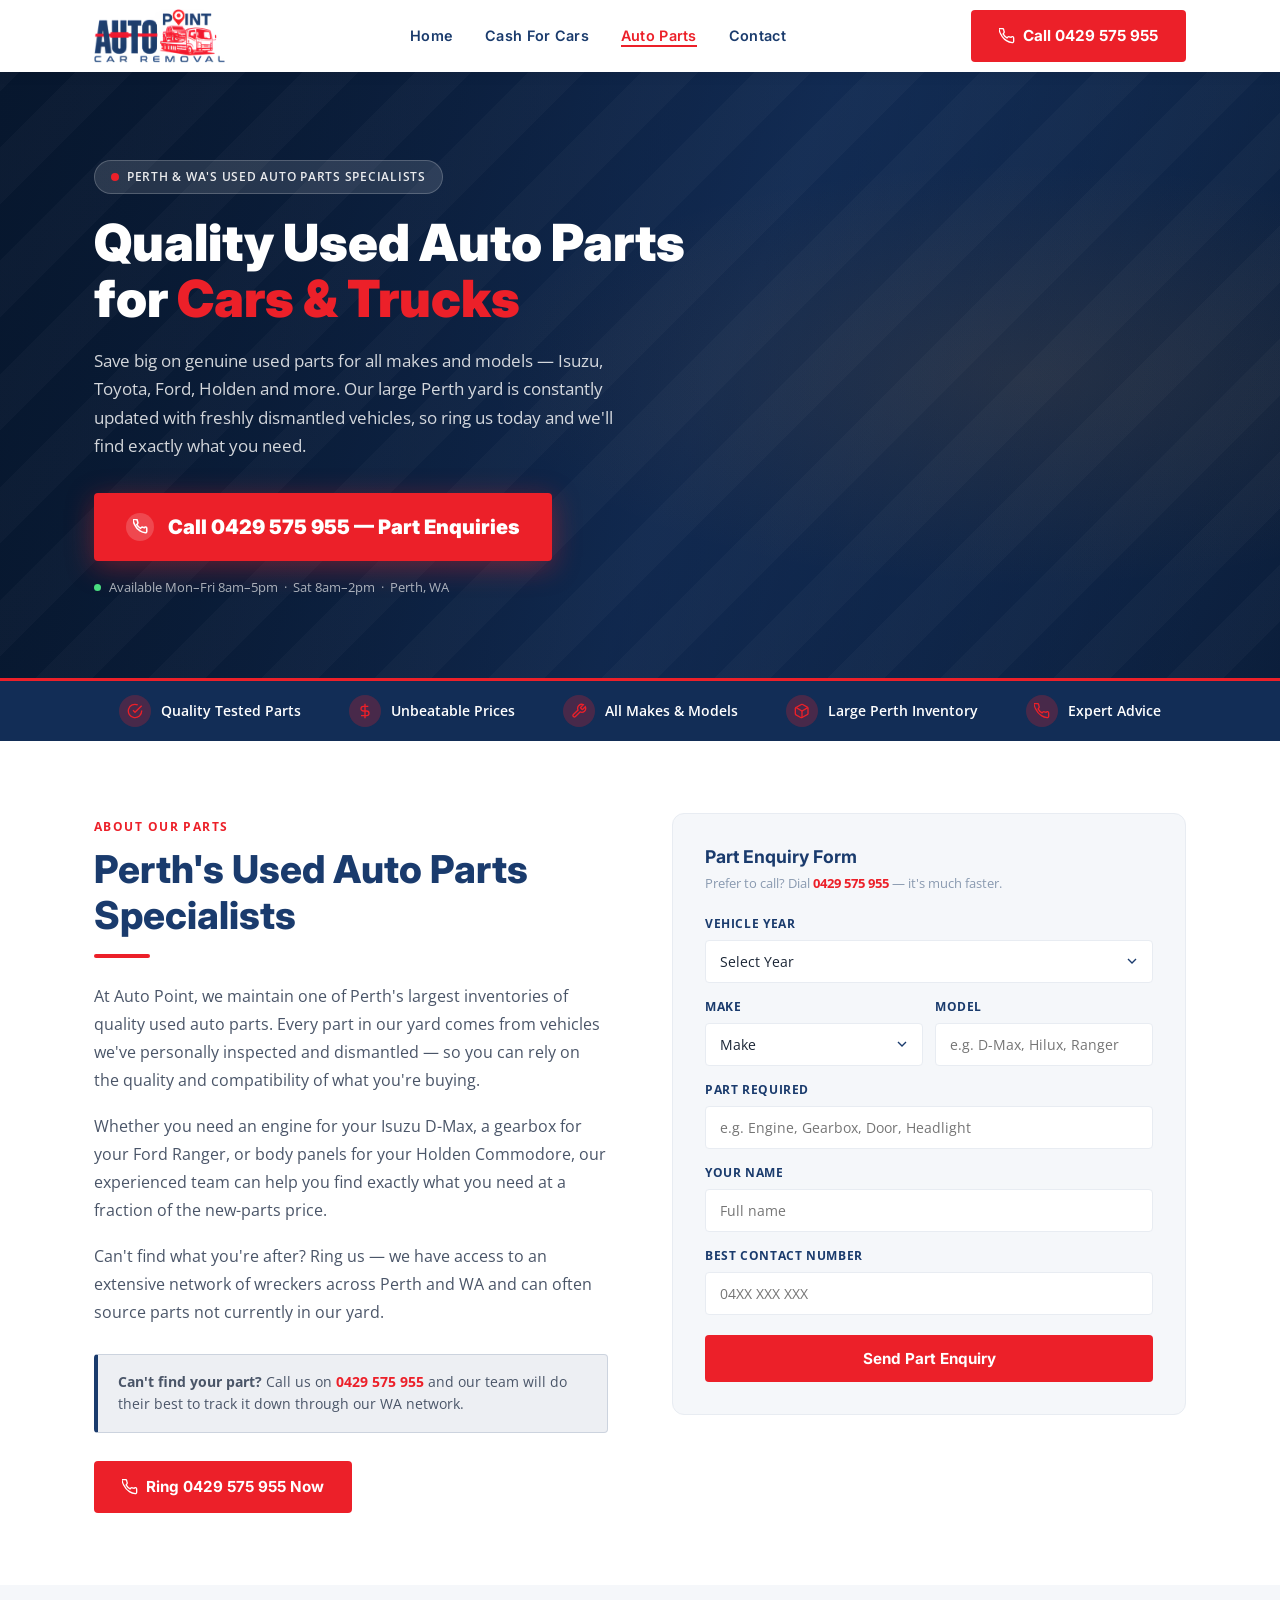
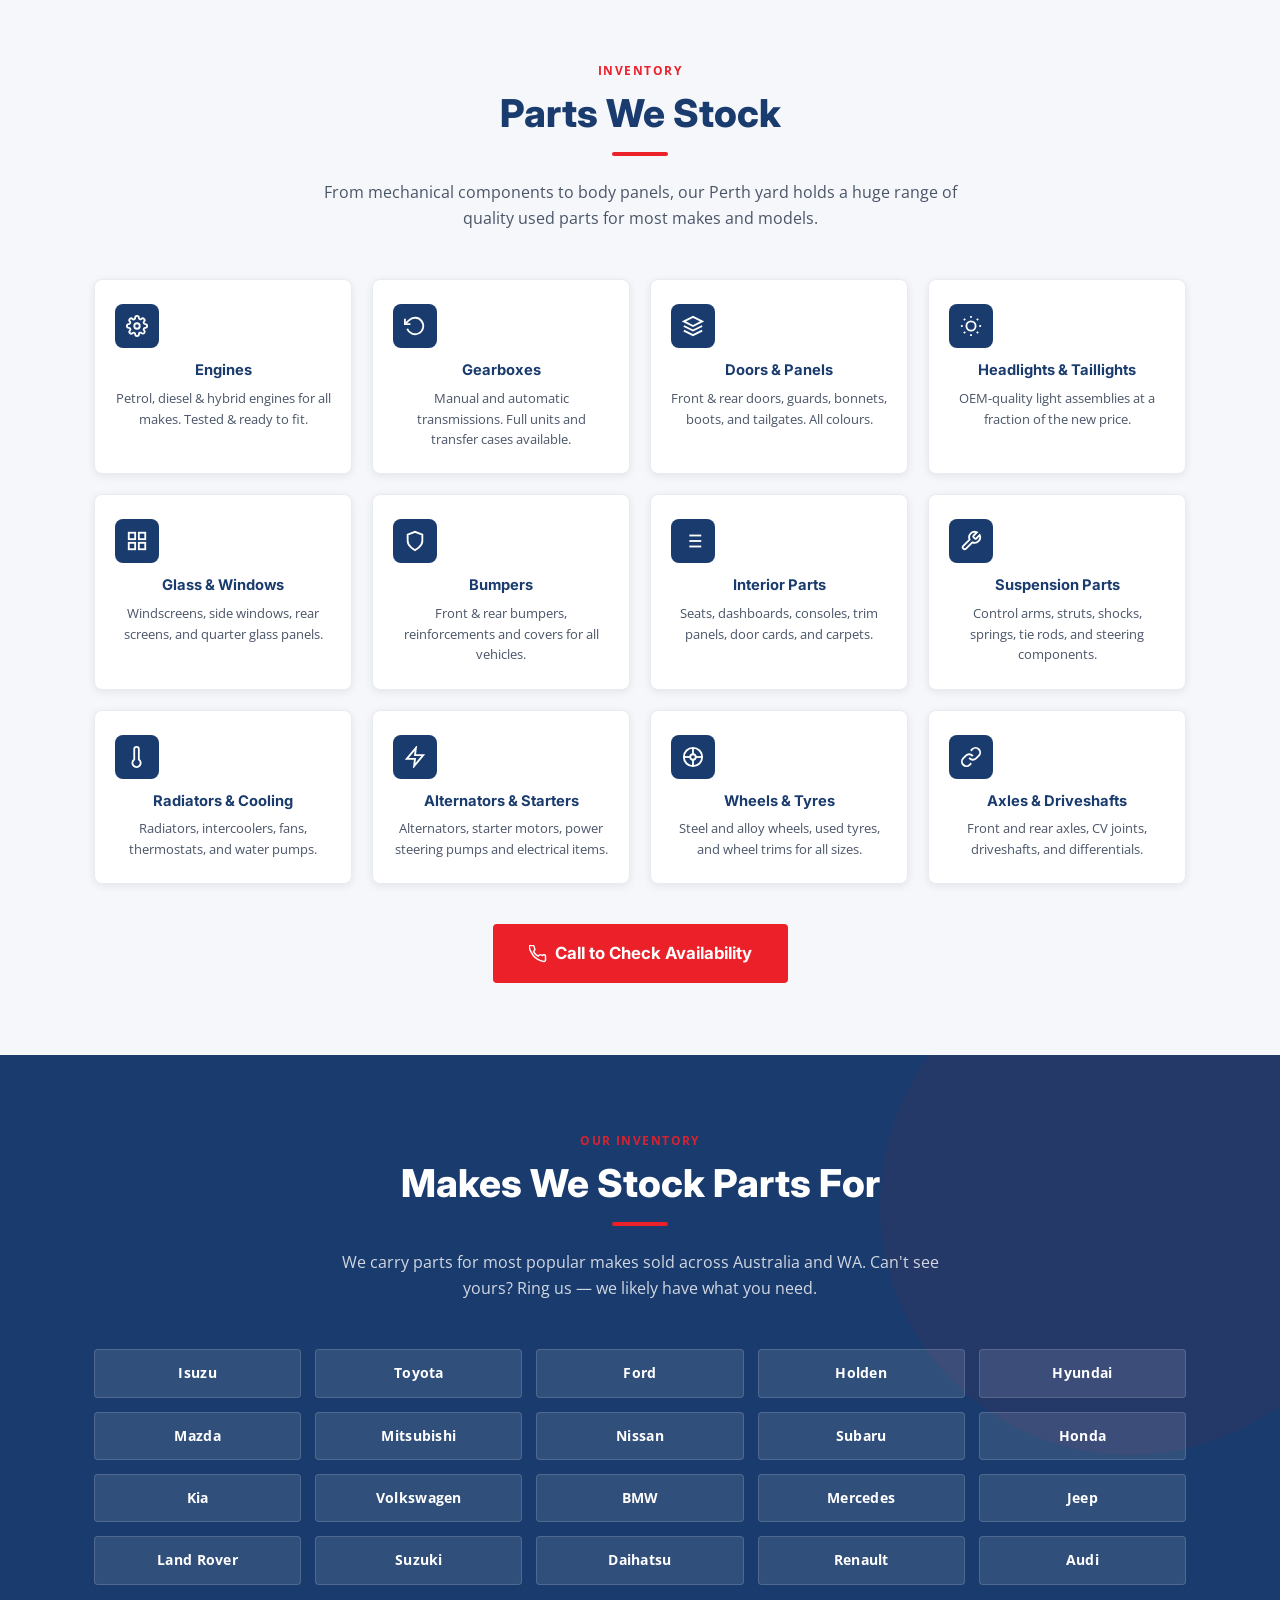
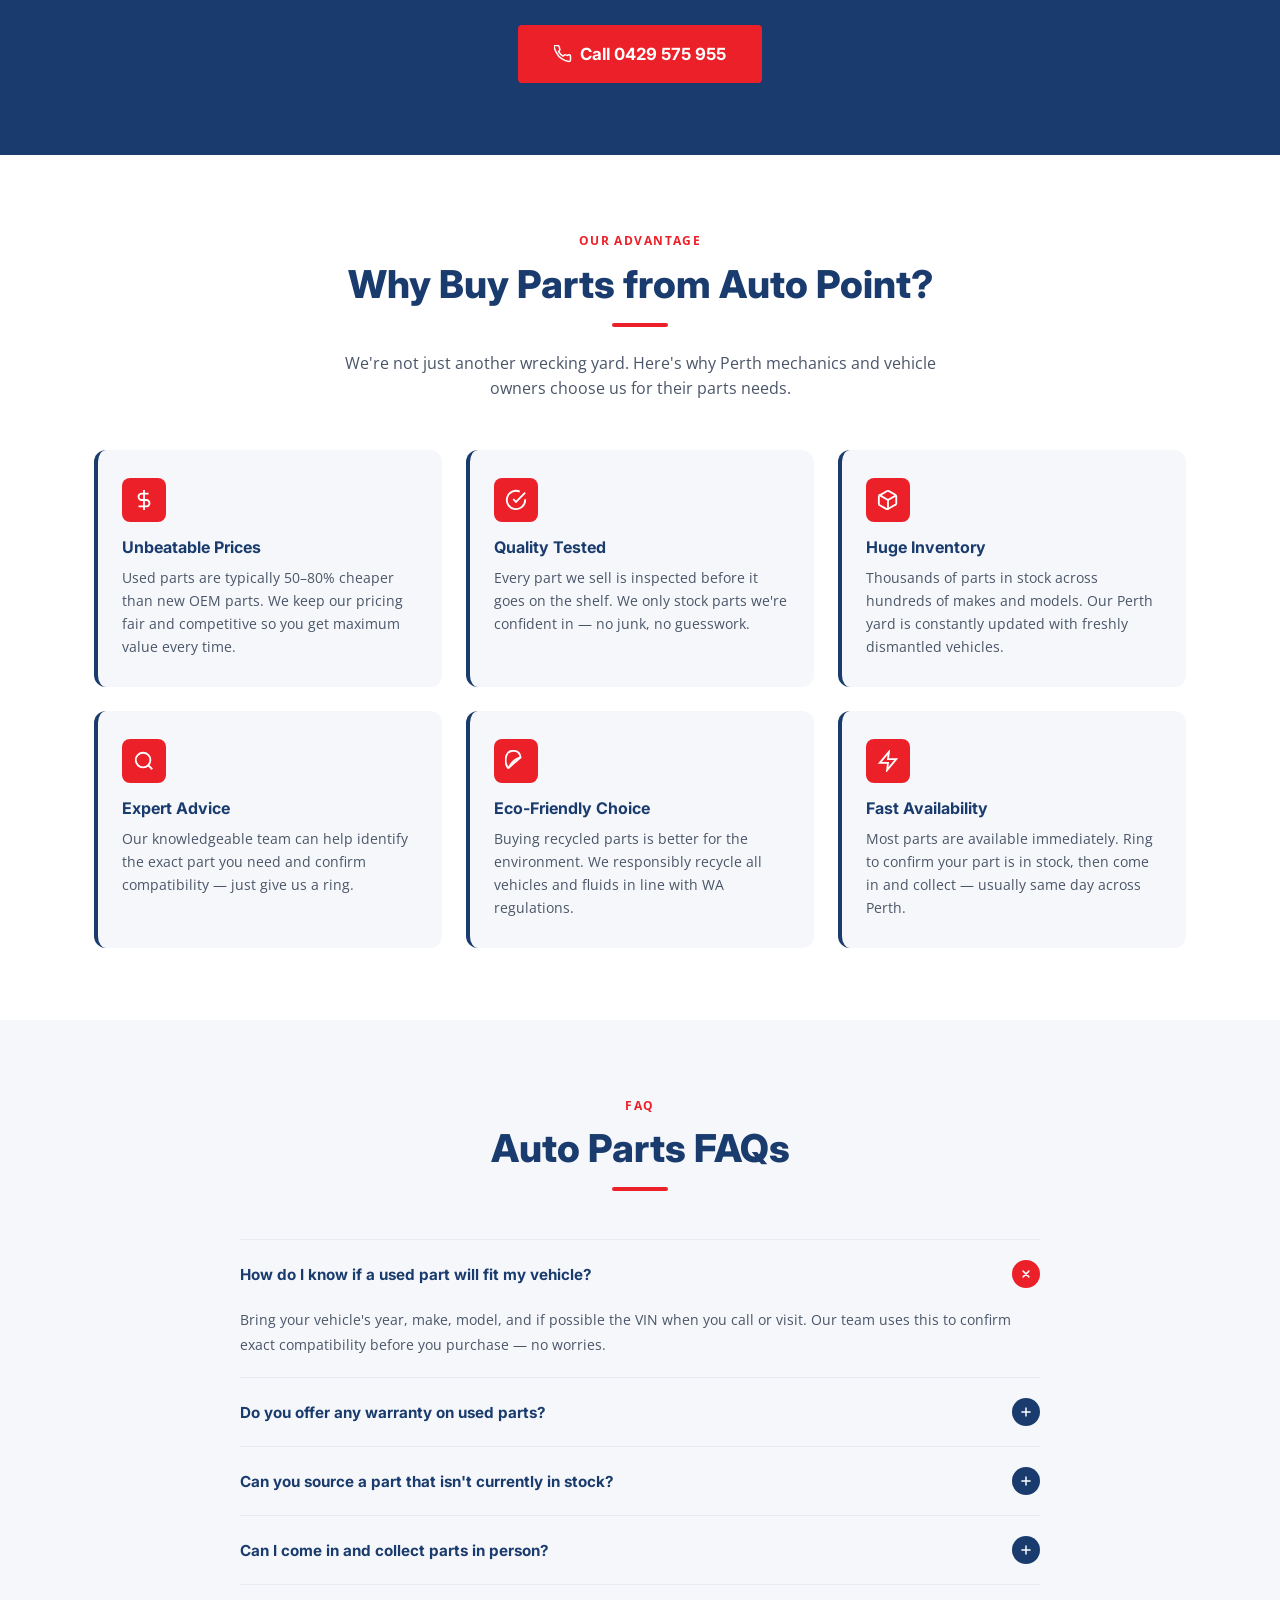
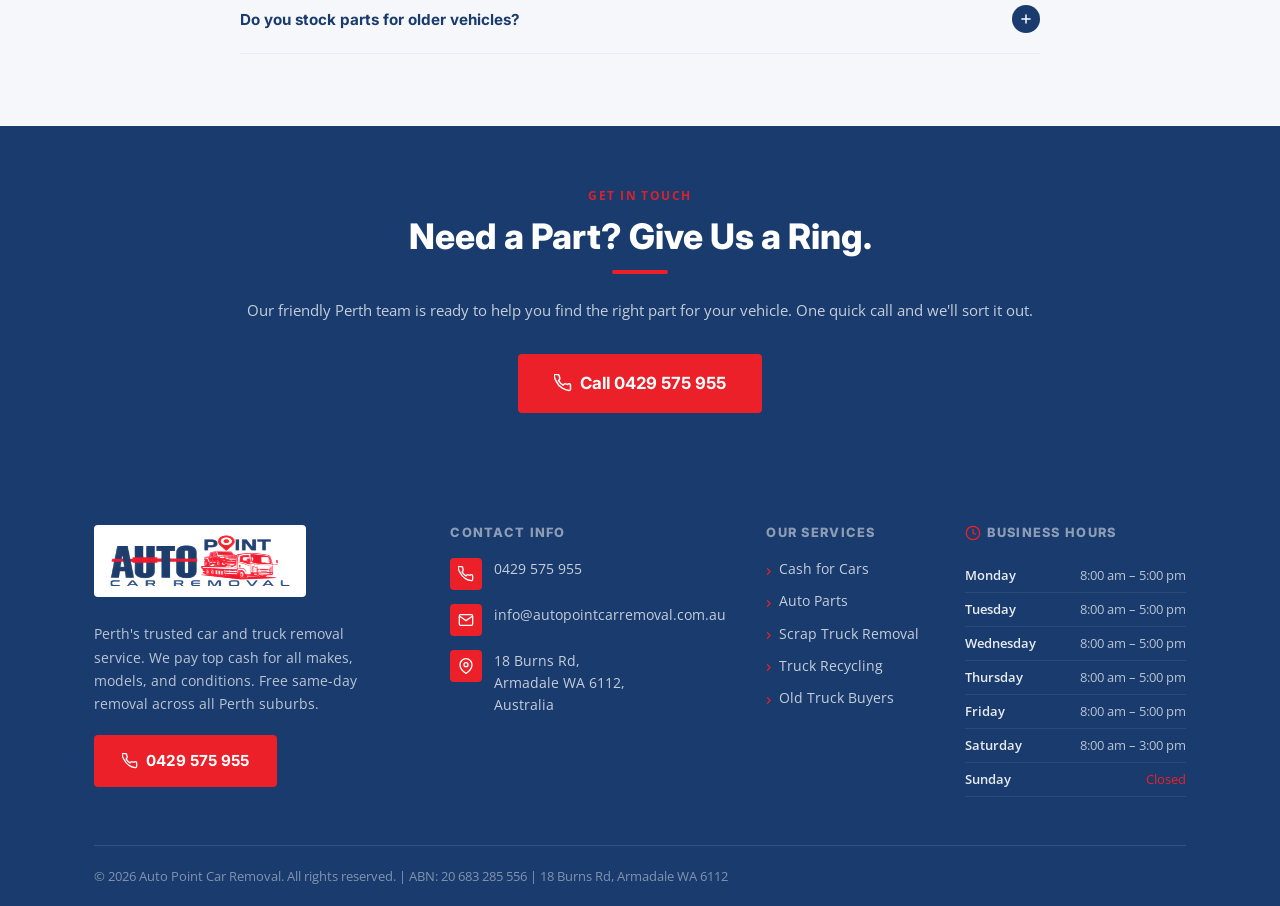
==== auto-parts.html @ 0b3a6e38 "Hide logo on mobile header, keep only phone CTA visible Adds .nav-logo { display: none } inside the " ====
<!DOCTYPE html>
<html lang="en">
<head>
  <meta charset="UTF-8" />
  <meta name="viewport" content="width=device-width, initial-scale=1.0" />
  <title>Quality Used Auto Parts Perth WA – Auto Point Car Removal</title>
  <meta name="description" content="Perth's used auto parts specialists. Quality tested parts for all makes and models — Isuzu, Toyota, Ford, Holden and more. Unbeatable prices, large inventory. Call 0429 575 955." />
  <meta name="keywords" content="used auto parts Perth, car parts Perth WA, second hand car parts Perth, Isuzu parts Perth, wreckers Perth, auto wreckers Perth WA" />
  <link rel="canonical" href="https://autopointcarremoval.com.au/auto-parts" />
  <link rel="stylesheet" href="styles.css" />
  <link href="https://fonts.googleapis.com/css2?family=Inter:wght@400;500;600;700;800;900&family=Open+Sans:wght@400;500;600;700&display=swap" rel="stylesheet" />
  <style>
    .parts-hero {
      background: linear-gradient(112deg, #07172e 0%, #1a3b6d 55%, #0d2140 100%);
      position: relative;
    }
    .parts-hero::before {
      content: '';
      position: absolute;
      inset: 0;
      background:
        linear-gradient(to right, rgba(7,23,46,0.85) 0%, rgba(10,28,58,0.60) 50%, rgba(7,23,46,0.28) 100%),
        url('https://images.unsplash.com/photo-1757810290824-6ff413b0eb11?w=1600&q=80') center 50% / cover no-repeat;
    }
    .parts-hero .perth-glow {
      position: absolute; inset: 0;
      background: radial-gradient(ellipse 60% 50% at 80% 50%, rgba(220,140,40,0.10) 0%, transparent 70%);
      z-index: 1; pointer-events: none;
    }
    .parts-hero .hero-inner { position: relative; z-index: 2; }
    .hero-phone-primary {
      display: inline-flex; align-items: center; gap: 14px;
      background: var(--red); color: var(--white);
      border-radius: var(--radius-sm); padding: 18px 32px;
      font-family: var(--font-heading); font-weight: 900; font-size: 1.25rem;
      transition: background 0.2s, transform 0.2s, box-shadow 0.2s;
      box-shadow: 0 6px 28px rgba(236,32,41,.40); text-decoration: none;
    }
    .hero-phone-primary:hover { background: var(--red-dark); transform: translateY(-2px); box-shadow: 0 10px 36px rgba(236,32,41,.50); }
    .hero-phone-primary .ph-icon { width:28px;height:28px;background:rgba(255,255,255,.18);border-radius:50%;display:flex;align-items:center;justify-content:center;flex-shrink:0; }
    .hero-phone-primary .ph-icon svg { width:15px;height:15px; }
    .hero-availability { display:flex;align-items:center;gap:8px;margin-top:16px;font-size:0.82rem;color:rgba(255,255,255,.65); }
    .hero-availability .dot { width:7px;height:7px;background:#4ade80;border-radius:50%;animation:pulse-dot 2s infinite;flex-shrink:0; }
    @keyframes pulse-dot { 0%,100%{opacity:1}50%{opacity:0.4} }
    .makes-section { background: var(--blue); position: relative; overflow: hidden; }
    .makes-section::before { content:'';position:absolute;top:-100px;right:-100px;width:500px;height:500px;border-radius:50%;background:rgba(236,32,41,.05);pointer-events:none; }
    .parts-intro { display: grid; grid-template-columns: 1fr 1fr; gap: 64px; align-items: start; }
    .parts-note { background:rgba(26,59,109,.08);border:1px solid rgba(26,59,109,.15);border-left:4px solid var(--blue);border-radius:var(--radius-sm);padding:16px 20px;font-size:0.87rem;color:var(--text-body);margin-top:28px; }
    @media (max-width: 1024px) { .parts-intro { grid-template-columns: 1fr; gap: 40px; } }
    @media (max-width: 480px)  { .hero-phone-primary { font-size:1.05rem; padding:16px 24px; } }
  </style>
</head>
<body>

<nav class="nav">
  <div class="container">
    <div class="nav-inner">
      <a href="index.html" class="nav-logo" aria-label="Auto Point Car Removal – Home">
        <img src="brand_asset/AUTO POINT LOGO.png" alt="Auto Point Car Removal Perth" width="180" height="54" />
      </a>
      <ul class="nav-links" id="navLinks">
        <li><a href="index.html">Home</a></li>
        <li><a href="cash-for-cars.html">Cash For Cars</a></li>
        <li><a href="auto-parts.html" class="active">Auto Parts</a></li>
        <li><a href="contact.html">Contact</a></li>
      </ul>
      <a href="tel:0429575955" class="btn btn-red nav-cta">
        <svg width="16" height="16" fill="none" stroke="currentColor" stroke-width="2" viewBox="0 0 24 24" aria-hidden="true"><path d="M22 16.92v3a2 2 0 01-2.18 2 19.79 19.79 0 01-8.63-3.07A19.5 19.5 0 013.07 9.81a19.79 19.79 0 01-3.07-8.68A2 2 0 012 .82h3a2 2 0 012 1.72 12.84 12.84 0 00.7 2.81 2 2 0 01-.45 2.11L6.09 8.91a16 16 0 006 6l1.27-1.27a2 2 0 012.11-.45 12.84 12.84 0 002.81.7A2 2 0 0122 15h-.08z"/></svg>
        Call 0429 575 955
      </a>
      <button class="nav-toggle" id="navToggle" aria-label="Open navigation menu" aria-expanded="false">
        <span></span><span></span><span></span>
      </button>
    </div>
  </div>
</nav>

<section class="hero parts-hero" aria-label="Auto Parts Hero">
  <div class="perth-glow"></div>
  <div class="container">
    <div class="hero-inner" style="padding:88px 0 80px;">
      <div style="max-width:660px;">
        <div class="hero-badge">Perth &amp; WA's Used Auto Parts Specialists</div>
        <h1>Quality Used Auto Parts<br />for <span>Cars &amp; Trucks</span></h1>
        <p class="hero-sub">
          Save big on genuine used parts for all makes and models — Isuzu, Toyota, Ford, Holden
          and more. Our large Perth yard is constantly updated with freshly dismantled vehicles,
          so ring us today and we'll find exactly what you need.
        </p>
        <a href="tel:0429575955" class="hero-phone-primary" aria-label="Call Auto Point to enquire about auto parts">
          <span class="ph-icon">
            <svg fill="none" stroke="currentColor" stroke-width="2.5" viewBox="0 0 24 24" aria-hidden="true"><path d="M22 16.92v3a2 2 0 01-2.18 2 19.79 19.79 0 01-8.63-3.07A19.5 19.5 0 013.07 9.81a19.79 19.79 0 01-3.07-8.68A2 2 0 012 .82h3a2 2 0 012 1.72 12.84 12.84 0 00.7 2.81 2 2 0 01-.45 2.11L6.09 8.91a16 16 0 006 6l1.27-1.27a2 2 0 012.11-.45 12.84 12.84 0 002.81.7A2 2 0 0122 15h-.08z"/></svg>
          </span>
          Call 0429 575 955 — Part Enquiries
        </a>
        <div class="hero-availability">
          <span class="dot"></span>
          Available Mon–Fri 8am–5pm &nbsp;·&nbsp; Sat 8am–2pm &nbsp;·&nbsp; Perth, WA
        </div>
      </div>
    </div>
  </div>
</section>

<div class="trust-bar">
  <div class="container">
    <div class="trust-bar-inner">
      <div class="trust-item"><div class="trust-item-icon"><svg width="16" height="16" fill="none" stroke="currentColor" stroke-width="2" viewBox="0 0 24 24" aria-hidden="true"><path d="M22 11.08V12a10 10 0 11-5.93-9.14"/><polyline points="22 4 12 14.01 9 11.01"/></svg></div><span>Quality Tested Parts</span></div>
      <div class="trust-item"><div class="trust-item-icon"><svg width="16" height="16" fill="none" stroke="currentColor" stroke-width="2" viewBox="0 0 24 24" aria-hidden="true"><line x1="12" y1="1" x2="12" y2="23"/><path d="M17 5H9.5a3.5 3.5 0 000 7h5a3.5 3.5 0 010 7H6"/></svg></div><span>Unbeatable Prices</span></div>
      <div class="trust-item"><div class="trust-item-icon"><svg width="16" height="16" fill="none" stroke="currentColor" stroke-width="2" viewBox="0 0 24 24" aria-hidden="true"><path d="M14.7 6.3a1 1 0 000 1.4l1.6 1.6a1 1 0 001.4 0l3.77-3.77a6 6 0 01-7.94 7.94l-6.91 6.91a2.12 2.12 0 01-3-3l6.91-6.91a6 6 0 017.94-7.94l-3.76 3.76z"/></svg></div><span>All Makes &amp; Models</span></div>
      <div class="trust-item"><div class="trust-item-icon"><svg width="16" height="16" fill="none" stroke="currentColor" stroke-width="2" viewBox="0 0 24 24" aria-hidden="true"><path d="M21 16V8a2 2 0 00-1-1.73l-7-4a2 2 0 00-2 0l-7 4A2 2 0 002 8v8a2 2 0 001 1.73l7 4a2 2 0 002 0l7-4A2 2 0 0021 16z"/><polyline points="3.27 6.96 12 12.01 20.73 6.96"/><line x1="12" y1="22.08" x2="12" y2="12"/></svg></div><span>Large Perth Inventory</span></div>
      <div class="trust-item"><div class="trust-item-icon"><svg width="16" height="16" fill="none" stroke="currentColor" stroke-width="2" viewBox="0 0 24 24" aria-hidden="true"><path d="M22 16.92v3a2 2 0 01-2.18 2 19.79 19.79 0 01-8.63-3.07A19.5 19.5 0 013.07 9.81a19.79 19.79 0 01-3.07-8.68A2 2 0 012 .82h3a2 2 0 012 1.72 12.84 12.84 0 00.7 2.81 2 2 0 01-.45 2.11L6.09 8.91a16 16 0 006 6l1.27-1.27a2 2 0 012.11-.45 12.84 12.84 0 002.81.7A2 2 0 0122 15h-.08z"/></svg></div><span>Expert Advice</span></div>
    </div>
  </div>
</div>

<section class="section-pad" aria-labelledby="parts-intro-heading">
  <div class="container">
    <div class="parts-intro">
      <div>
        <span class="section-label">About Our Parts</span>
        <h2 class="section-title" id="parts-intro-heading">Perth's Used Auto Parts Specialists</h2>
        <div class="red-line left"></div>
        <p style="color:var(--text-body);margin-bottom:18px;line-height:1.75;">At Auto Point, we maintain one of Perth's largest inventories of quality used auto parts. Every part in our yard comes from vehicles we've personally inspected and dismantled — so you can rely on the quality and compatibility of what you're buying.</p>
        <p style="color:var(--text-body);margin-bottom:18px;line-height:1.75;">Whether you need an engine for your Isuzu D-Max, a gearbox for your Ford Ranger, or body panels for your Holden Commodore, our experienced team can help you find exactly what you need at a fraction of the new-parts price.</p>
        <p style="color:var(--text-body);margin-bottom:0;line-height:1.75;">Can't find what you're after? Ring us — we have access to an extensive network of wreckers across Perth and WA and can often source parts not currently in our yard.</p>
        <div class="parts-note">
          <strong>Can't find your part?</strong> Call us on <a href="tel:0429575955" style="color:var(--red);font-weight:700;">0429 575 955</a> and our team will do their best to track it down through our WA network.
        </div>
        <a href="tel:0429575955" class="btn btn-red" style="margin-top:28px;">
          <svg width="16" height="16" fill="none" stroke="currentColor" stroke-width="2" viewBox="0 0 24 24" aria-hidden="true"><path d="M22 16.92v3a2 2 0 01-2.18 2 19.79 19.79 0 01-8.63-3.07A19.5 19.5 0 013.07 9.81a19.79 19.79 0 01-3.07-8.68A2 2 0 012 .82h3a2 2 0 012 1.72 12.84 12.84 0 00.7 2.81 2 2 0 01-.45 2.11L6.09 8.91a16 16 0 006 6l1.27-1.27a2 2 0 012.11-.45 12.84 12.84 0 002.81.7A2 2 0 0122 15h-.08z"/></svg>
          Ring 0429 575 955 Now
        </a>
      </div>
      <div>
        <div style="background:var(--off-white);border-radius:var(--radius-lg);padding:32px;border:1px solid var(--light-grey);">
          <h3 style="color:var(--blue);font-size:1.1rem;margin-bottom:6px;font-family:var(--font-heading);">Part Enquiry Form</h3>
          <p style="font-size:0.82rem;color:var(--mid-grey);margin-bottom:20px;">Prefer to call? Dial <a href="tel:0429575955" style="color:var(--red);font-weight:700;">0429 575 955</a> — it's much faster.</p>
          <form onsubmit="submitPartEnquiry(event)">
            <div class="form-group"><label>Vehicle Year</label><select name="year"><option value="">Select Year</option><script>for(let y=2024;y>=1980;y--){document.write('<option value="'+y+'">'+y+'</option>');}</script></select></div>
            <div class="form-row">
              <div class="form-group"><label>Make</label><select name="make"><option value="">Make</option><option>Isuzu</option><option>Toyota</option><option>Ford</option><option>Holden</option><option>Hyundai</option><option>Mazda</option><option>Mitsubishi</option><option>Nissan</option><option>Subaru</option><option>Honda</option><option>Kia</option><option>Other</option></select></div>
              <div class="form-group"><label>Model</label><input type="text" name="model" placeholder="e.g. D-Max, Hilux, Ranger" /></div>
            </div>
            <div class="form-group"><label>Part Required</label><input type="text" name="part" placeholder="e.g. Engine, Gearbox, Door, Headlight" /></div>
            <div class="form-group"><label>Your Name</label><input type="text" name="name" placeholder="Full name" /></div>
            <div class="form-group"><label>Best Contact Number</label><input type="tel" name="phone" placeholder="04XX XXX XXX" /></div>
            <button type="submit" class="btn btn-red btn-full" style="margin-top:6px;">Send Part Enquiry</button>
          </form>
        </div>
      </div>
    </div>
  </div>
</section>

<section class="section-pad" style="background:var(--off-white);" aria-labelledby="parts-stock-heading">
  <div class="container">
    <div class="text-center" style="margin-bottom:48px;">
      <span class="section-label">Inventory</span>
      <h2 class="section-title" id="parts-stock-heading">Parts We Stock</h2>
      <div class="red-line"></div>
      <p class="section-sub">From mechanical components to body panels, our Perth yard holds a huge range of quality used parts for most makes and models.</p>
    </div>
    <div class="parts-grid">
      <div class="part-card"><div class="part-card-icon"><svg width="22" height="22" fill="none" stroke="currentColor" stroke-width="2" viewBox="0 0 24 24" aria-hidden="true"><circle cx="12" cy="12" r="3"/><path d="M19.4 15a1.65 1.65 0 00.33 1.82l.06.06a2 2 0 010 2.83 2 2 0 01-2.83 0l-.06-.06a1.65 1.65 0 00-1.82-.33 1.65 1.65 0 00-1 1.51V21a2 2 0 01-4 0v-.09A1.65 1.65 0 009 19.4a1.65 1.65 0 00-1.82.33l-.06.06a2 2 0 01-2.83-2.83l.06-.06A1.65 1.65 0 004.68 15a1.65 1.65 0 00-1.51-1H3a2 2 0 010-4h.09A1.65 1.65 0 004.6 9a1.65 1.65 0 00-.33-1.82l-.06-.06a2 2 0 012.83-2.83l.06.06A1.65 1.65 0 009 4.68a1.65 1.65 0 001-1.51V3a2 2 0 014 0v.09a1.65 1.65 0 001 1.51 1.65 1.65 0 001.82-.33l.06-.06a2 2 0 012.83 2.83l-.06.06A1.65 1.65 0 0019.4 9a1.65 1.65 0 001.51 1H21a2 2 0 010 4h-.09a1.65 1.65 0 00-1.51 1z"/></svg></div><h3>Engines</h3><p>Petrol, diesel &amp; hybrid engines for all makes. Tested &amp; ready to fit.</p></div>
      <div class="part-card"><div class="part-card-icon"><svg width="22" height="22" fill="none" stroke="currentColor" stroke-width="2" viewBox="0 0 24 24" aria-hidden="true"><polyline points="1 4 1 10 7 10"/><path d="M3.51 15a9 9 0 102.13-9.36L1 10"/></svg></div><h3>Gearboxes</h3><p>Manual and automatic transmissions. Full units and transfer cases available.</p></div>
      <div class="part-card"><div class="part-card-icon"><svg width="22" height="22" fill="none" stroke="currentColor" stroke-width="2" viewBox="0 0 24 24" aria-hidden="true"><polygon points="12 2 2 7 12 12 22 7 12 2"/><polyline points="2 17 12 22 22 17"/><polyline points="2 12 12 17 22 12"/></svg></div><h3>Doors &amp; Panels</h3><p>Front &amp; rear doors, guards, bonnets, boots, and tailgates. All colours.</p></div>
      <div class="part-card"><div class="part-card-icon"><svg width="22" height="22" fill="none" stroke="currentColor" stroke-width="2" viewBox="0 0 24 24" aria-hidden="true"><circle cx="12" cy="12" r="5"/><line x1="12" y1="1" x2="12" y2="3"/><line x1="12" y1="21" x2="12" y2="23"/><line x1="4.22" y1="4.22" x2="5.64" y2="5.64"/><line x1="18.36" y1="18.36" x2="19.78" y2="19.78"/><line x1="1" y1="12" x2="3" y2="12"/><line x1="21" y1="12" x2="23" y2="12"/><line x1="4.22" y1="19.78" x2="5.64" y2="18.36"/><line x1="18.36" y1="5.64" x2="19.78" y2="4.22"/></svg></div><h3>Headlights &amp; Taillights</h3><p>OEM-quality light assemblies at a fraction of the new price.</p></div>
      <div class="part-card"><div class="part-card-icon"><svg width="22" height="22" fill="none" stroke="currentColor" stroke-width="2" viewBox="0 0 24 24" aria-hidden="true"><rect x="3" y="3" width="7" height="7"/><rect x="14" y="3" width="7" height="7"/><rect x="14" y="14" width="7" height="7"/><rect x="3" y="14" width="7" height="7"/></svg></div><h3>Glass &amp; Windows</h3><p>Windscreens, side windows, rear screens, and quarter glass panels.</p></div>
      <div class="part-card"><div class="part-card-icon"><svg width="22" height="22" fill="none" stroke="currentColor" stroke-width="2" viewBox="0 0 24 24" aria-hidden="true"><path d="M12 22s8-4 8-10V5l-8-3-8 3v7c0 6 8 10 8 10z"/></svg></div><h3>Bumpers</h3><p>Front &amp; rear bumpers, reinforcements and covers for all vehicles.</p></div>
      <div class="part-card"><div class="part-card-icon"><svg width="22" height="22" fill="none" stroke="currentColor" stroke-width="2" viewBox="0 0 24 24" aria-hidden="true"><line x1="8" y1="6" x2="21" y2="6"/><line x1="8" y1="12" x2="21" y2="12"/><line x1="8" y1="18" x2="21" y2="18"/><line x1="3" y1="6" x2="3.01" y2="6"/><line x1="3" y1="12" x2="3.01" y2="12"/><line x1="3" y1="18" x2="3.01" y2="18"/></svg></div><h3>Interior Parts</h3><p>Seats, dashboards, consoles, trim panels, door cards, and carpets.</p></div>
      <div class="part-card"><div class="part-card-icon"><svg width="22" height="22" fill="none" stroke="currentColor" stroke-width="2" viewBox="0 0 24 24" aria-hidden="true"><path d="M14.7 6.3a1 1 0 000 1.4l1.6 1.6a1 1 0 001.4 0l3.77-3.77a6 6 0 01-7.94 7.94l-6.91 6.91a2.12 2.12 0 01-3-3l6.91-6.91a6 6 0 017.94-7.94l-3.76 3.76z"/></svg></div><h3>Suspension Parts</h3><p>Control arms, struts, shocks, springs, tie rods, and steering components.</p></div>
      <div class="part-card"><div class="part-card-icon"><svg width="22" height="22" fill="none" stroke="currentColor" stroke-width="2" viewBox="0 0 24 24" aria-hidden="true"><path d="M14 14.76V3.5a2.5 2.5 0 00-5 0v11.26a4.5 4.5 0 105 0z"/></svg></div><h3>Radiators &amp; Cooling</h3><p>Radiators, intercoolers, fans, thermostats, and water pumps.</p></div>
      <div class="part-card"><div class="part-card-icon"><svg width="22" height="22" fill="none" stroke="currentColor" stroke-width="2" viewBox="0 0 24 24" aria-hidden="true"><polygon points="13 2 3 14 12 14 11 22 21 10 12 10 13 2"/></svg></div><h3>Alternators &amp; Starters</h3><p>Alternators, starter motors, power steering pumps and electrical items.</p></div>
      <div class="part-card"><div class="part-card-icon"><svg width="22" height="22" fill="none" stroke="currentColor" stroke-width="2" viewBox="0 0 24 24" aria-hidden="true"><circle cx="12" cy="12" r="10"/><circle cx="12" cy="12" r="3"/><line x1="12" y1="2" x2="12" y2="9"/><line x1="12" y1="15" x2="12" y2="22"/><line x1="2" y1="12" x2="9" y2="12"/><line x1="15" y1="12" x2="22" y2="12"/></svg></div><h3>Wheels &amp; Tyres</h3><p>Steel and alloy wheels, used tyres, and wheel trims for all sizes.</p></div>
      <div class="part-card"><div class="part-card-icon"><svg width="22" height="22" fill="none" stroke="currentColor" stroke-width="2" viewBox="0 0 24 24" aria-hidden="true"><path d="M10 13a5 5 0 007.54.54l3-3a5 5 0 00-7.07-7.07l-1.72 1.71"/><path d="M14 11a5 5 0 00-7.54-.54l-3 3a5 5 0 007.07 7.07l1.71-1.71"/></svg></div><h3>Axles &amp; Driveshafts</h3><p>Front and rear axles, CV joints, driveshafts, and differentials.</p></div>
    </div>
    <div style="text-align:center;margin-top:40px;">
      <a href="tel:0429575955" class="btn btn-red btn-lg">
        <svg width="18" height="18" fill="none" stroke="currentColor" stroke-width="2" viewBox="0 0 24 24" aria-hidden="true"><path d="M22 16.92v3a2 2 0 01-2.18 2 19.79 19.79 0 01-8.63-3.07A19.5 19.5 0 013.07 9.81a19.79 19.79 0 01-3.07-8.68A2 2 0 012 .82h3a2 2 0 012 1.72 12.84 12.84 0 00.7 2.81 2 2 0 01-.45 2.11L6.09 8.91a16 16 0 006 6l1.27-1.27a2 2 0 012.11-.45 12.84 12.84 0 002.81.7A2 2 0 0122 15h-.08z"/></svg>
        Call to Check Availability
      </a>
    </div>
  </div>
</section>

<section class="makes-section section-pad" aria-labelledby="makes-heading">
  <div class="container" style="position:relative;z-index:1;">
    <div class="text-center" style="margin-bottom:48px;">
      <span class="section-label" style="color:rgba(236,32,41,.9);">Our Inventory</span>
      <h2 class="section-title white" id="makes-heading">Makes We Stock Parts For</h2>
      <div class="red-line"></div>
      <p class="section-sub white">We carry parts for most popular makes sold across Australia and WA. Can't see yours? Ring us — we likely have what you need.</p>
    </div>
    <div class="makes-grid">
      <div class="make-tag">Isuzu</div><div class="make-tag">Toyota</div><div class="make-tag">Ford</div>
      <div class="make-tag">Holden</div><div class="make-tag">Hyundai</div><div class="make-tag">Mazda</div>
      <div class="make-tag">Mitsubishi</div><div class="make-tag">Nissan</div><div class="make-tag">Subaru</div>
      <div class="make-tag">Honda</div><div class="make-tag">Kia</div><div class="make-tag">Volkswagen</div>
      <div class="make-tag">BMW</div><div class="make-tag">Mercedes</div><div class="make-tag">Jeep</div>
      <div class="make-tag">Land Rover</div><div class="make-tag">Suzuki</div><div class="make-tag">Daihatsu</div>
      <div class="make-tag">Renault</div><div class="make-tag">Audi</div>
    </div>
    <div style="text-align:center;margin-top:40px;">
      <a href="tel:0429575955" class="btn btn-red btn-lg">
        <svg width="18" height="18" fill="none" stroke="currentColor" stroke-width="2" viewBox="0 0 24 24" aria-hidden="true"><path d="M22 16.92v3a2 2 0 01-2.18 2 19.79 19.79 0 01-8.63-3.07A19.5 19.5 0 013.07 9.81a19.79 19.79 0 01-3.07-8.68A2 2 0 012 .82h3a2 2 0 012 1.72 12.84 12.84 0 00.7 2.81 2 2 0 01-.45 2.11L6.09 8.91a16 16 0 006 6l1.27-1.27a2 2 0 012.11-.45 12.84 12.84 0 002.81.7A2 2 0 0122 15h-.08z"/></svg>
        Call 0429 575 955
      </a>
    </div>
  </div>
</section>

<section class="section-pad" aria-labelledby="benefits-heading">
  <div class="container">
    <div class="text-center" style="margin-bottom:48px;">
      <span class="section-label">Our Advantage</span>
      <h2 class="section-title" id="benefits-heading">Why Buy Parts from Auto Point?</h2>
      <div class="red-line"></div>
      <p class="section-sub">We're not just another wrecking yard. Here's why Perth mechanics and vehicle owners choose us for their parts needs.</p>
    </div>
    <div class="benefits-grid">
      <div class="benefit-card"><div class="benefit-icon"><svg width="22" height="22" fill="none" stroke="currentColor" stroke-width="2" viewBox="0 0 24 24" aria-hidden="true"><line x1="12" y1="1" x2="12" y2="23"/><path d="M17 5H9.5a3.5 3.5 0 000 7h5a3.5 3.5 0 010 7H6"/></svg></div><h3>Unbeatable Prices</h3><p>Used parts are typically 50–80% cheaper than new OEM parts. We keep our pricing fair and competitive so you get maximum value every time.</p></div>
      <div class="benefit-card"><div class="benefit-icon"><svg width="22" height="22" fill="none" stroke="currentColor" stroke-width="2" viewBox="0 0 24 24" aria-hidden="true"><path d="M22 11.08V12a10 10 0 11-5.93-9.14"/><polyline points="22 4 12 14.01 9 11.01"/></svg></div><h3>Quality Tested</h3><p>Every part we sell is inspected before it goes on the shelf. We only stock parts we're confident in — no junk, no guesswork.</p></div>
      <div class="benefit-card"><div class="benefit-icon"><svg width="22" height="22" fill="none" stroke="currentColor" stroke-width="2" viewBox="0 0 24 24" aria-hidden="true"><path d="M21 16V8a2 2 0 00-1-1.73l-7-4a2 2 0 00-2 0l-7 4A2 2 0 002 8v8a2 2 0 001 1.73l7 4a2 2 0 002 0l7-4A2 2 0 0021 16z"/><polyline points="3.27 6.96 12 12.01 20.73 6.96"/><line x1="12" y1="22.08" x2="12" y2="12"/></svg></div><h3>Huge Inventory</h3><p>Thousands of parts in stock across hundreds of makes and models. Our Perth yard is constantly updated with freshly dismantled vehicles.</p></div>
      <div class="benefit-card"><div class="benefit-icon"><svg width="22" height="22" fill="none" stroke="currentColor" stroke-width="2" viewBox="0 0 24 24" aria-hidden="true"><circle cx="11" cy="11" r="8"/><line x1="21" y1="21" x2="16.65" y2="16.65"/></svg></div><h3>Expert Advice</h3><p>Our knowledgeable team can help identify the exact part you need and confirm compatibility — just give us a ring.</p></div>
      <div class="benefit-card"><div class="benefit-icon"><svg width="22" height="22" fill="none" stroke="currentColor" stroke-width="2" viewBox="0 0 24 24" aria-hidden="true"><path d="M17 8C8 10 5.9 16.17 3.82 19.53a.45.45 0 01-.73-.05l-.82-1.3a16 16 0 01-.65-12.34A8 8 0 0117 8z"/><path d="M3.82 19.53c3-2.71 6.06-5.51 8.13-7.07L17 8"/></svg></div><h3>Eco-Friendly Choice</h3><p>Buying recycled parts is better for the environment. We responsibly recycle all vehicles and fluids in line with WA regulations.</p></div>
      <div class="benefit-card"><div class="benefit-icon"><svg width="22" height="22" fill="none" stroke="currentColor" stroke-width="2" viewBox="0 0 24 24" aria-hidden="true"><polygon points="13 2 3 14 12 14 11 22 21 10 12 10 13 2"/></svg></div><h3>Fast Availability</h3><p>Most parts are available immediately. Ring to confirm your part is in stock, then come in and collect — usually same day across Perth.</p></div>
    </div>
  </div>
</section>

<section class="section-pad" style="background:var(--off-white);" aria-labelledby="faq-parts-heading">
  <div class="container">
    <div class="text-center" style="margin-bottom:48px;">
      <span class="section-label">FAQ</span>
      <h2 class="section-title" id="faq-parts-heading">Auto Parts FAQs</h2>
      <div class="red-line"></div>
    </div>
    <div class="faq-list">
      <div class="faq-item open">
        <button class="faq-question" onclick="toggleFaq(this)" aria-expanded="true">How do I know if a used part will fit my vehicle?<div class="faq-icon"><svg viewBox="0 0 24 24" fill="none"><path d="M12 5v14M5 12h14" stroke-linecap="round"/></svg></div></button>
        <div class="faq-answer"><div class="faq-answer-inner">Bring your vehicle's year, make, model, and if possible the VIN when you call or visit. Our team uses this to confirm exact compatibility before you purchase — no worries.</div></div>
      </div>
      <div class="faq-item">
        <button class="faq-question" onclick="toggleFaq(this)" aria-expanded="false">Do you offer any warranty on used parts?<div class="faq-icon"><svg viewBox="0 0 24 24" fill="none"><path d="M12 5v14M5 12h14" stroke-linecap="round"/></svg></div></button>
        <div class="faq-answer"><div class="faq-answer-inner">Yes. We offer a warranty on most mechanical parts such as engines and gearboxes. Please ask our staff about specific warranty terms at the time of purchase. Our goal is to make sure you're completely happy with what you buy.</div></div>
      </div>
      <div class="faq-item">
        <button class="faq-question" onclick="toggleFaq(this)" aria-expanded="false">Can you source a part that isn't currently in stock?<div class="faq-icon"><svg viewBox="0 0 24 24" fill="none"><path d="M12 5v14M5 12h14" stroke-linecap="round"/></svg></div></button>
        <div class="faq-answer"><div class="faq-answer-inner">In many cases, yes. We work with a network of wreckers across Perth and WA. If we don't have your part in our yard, we can often track it down. Ring us with your details and we'll do our best.</div></div>
      </div>
      <div class="faq-item">
        <button class="faq-question" onclick="toggleFaq(this)" aria-expanded="false">Can I come in and collect parts in person?<div class="faq-icon"><svg viewBox="0 0 24 24" fill="none"><path d="M12 5v14M5 12h14" stroke-linecap="round"/></svg></div></button>
        <div class="faq-answer"><div class="faq-answer-inner">Yes, you're welcome to come in and collect parts. Give us a ring first to confirm the part is available and set aside. We're open Monday to Friday 8am–5pm and Saturday 8am–2pm.</div></div>
      </div>
      <div class="faq-item">
        <button class="faq-question" onclick="toggleFaq(this)" aria-expanded="false">Do you stock parts for older vehicles?<div class="faq-icon"><svg viewBox="0 0 24 24" fill="none"><path d="M12 5v14M5 12h14" stroke-linecap="round"/></svg></div></button>
        <div class="faq-answer"><div class="faq-answer-inner">We do carry parts for older vehicles, though availability varies. Ring us with your vehicle details and we'll let you know what's available or what we can source through our WA network.</div></div>
      </div>
    </div>
  </div>
</section>

<section style="background:var(--blue);padding:56px 0;" aria-label="Call to action">
  <div class="container text-center">
    <span class="section-label" style="color:rgba(236,32,41,.9);">Get in Touch</span>
    <h2 style="font-size:clamp(1.6rem,3vw,2.2rem);font-weight:800;color:var(--white);margin-bottom:12px;">Need a Part? Give Us a Ring.</h2>
    <div class="red-line"></div>
    <p style="color:rgba(255,255,255,.75);margin-bottom:32px;font-size:0.95rem;">Our friendly Perth team is ready to help you find the right part for your vehicle. One quick call and we'll sort it out.</p>
    <a href="tel:0429575955" class="btn btn-red btn-lg">
      <svg width="18" height="18" fill="none" stroke="currentColor" stroke-width="2" viewBox="0 0 24 24" aria-hidden="true"><path d="M22 16.92v3a2 2 0 01-2.18 2 19.79 19.79 0 01-8.63-3.07A19.5 19.5 0 013.07 9.81a19.79 19.79 0 01-3.07-8.68A2 2 0 012 .82h3a2 2 0 012 1.72 12.84 12.84 0 00.7 2.81 2 2 0 01-.45 2.11L6.09 8.91a16 16 0 006 6l1.27-1.27a2 2 0 012.11-.45 12.84 12.84 0 002.81.7A2 2 0 0122 15h-.08z"/></svg>
      Call 0429 575 955
    </a>
  </div>
</section>

<footer class="footer">
  <div class="container">
    <div class="footer-grid">
      <div class="footer-brand">
        <div class="footer-logo-box">
          <img src="brand_asset/AUTO POINT LOGO.png" alt="Auto Point Car Removal Perth" width="180" height="52" />
        </div>
        <p>Perth's trusted car and truck removal service. We pay top cash for all makes, models, and conditions. Free same-day removal across all Perth suburbs.</p>
        <a href="tel:0429575955" class="btn btn-red"><svg width="16" height="16" fill="none" stroke="currentColor" stroke-width="2" viewBox="0 0 24 24" aria-hidden="true"><path d="M22 16.92v3a2 2 0 01-2.18 2 19.79 19.79 0 01-8.63-3.07A19.5 19.5 0 013.07 9.81a19.79 19.79 0 01-3.07-8.68A2 2 0 012 .82h3a2 2 0 012 1.72 12.84 12.84 0 00.7 2.81 2 2 0 01-.45 2.11L6.09 8.91a16 16 0 006 6l1.27-1.27a2 2 0 012.11-.45 12.84 12.84 0 002.81.7A2 2 0 0122 15h-.08z"/></svg>0429 575 955</a>
      </div>
      <div>
        <h4>Contact Info</h4>
        <div class="footer-contact-item"><div class="footer-contact-icon"><svg width="16" height="16" fill="none" stroke="currentColor" stroke-width="2" viewBox="0 0 24 24" aria-hidden="true"><path d="M22 16.92v3a2 2 0 01-2.18 2 19.79 19.79 0 01-8.63-3.07A19.5 19.5 0 013.07 9.81a19.79 19.79 0 01-3.07-8.68A2 2 0 012 .82h3a2 2 0 012 1.72 12.84 12.84 0 00.7 2.81 2 2 0 01-.45 2.11L6.09 8.91a16 16 0 006 6l1.27-1.27a2 2 0 012.11-.45 12.84 12.84 0 002.81.7A2 2 0 0122 15h-.08z"/></svg></div><a href="tel:0429575955" style="color:rgba(255,255,255,.75);">0429 575 955</a></div>
        <div class="footer-contact-item"><div class="footer-contact-icon"><svg width="16" height="16" fill="none" stroke="currentColor" stroke-width="2" viewBox="0 0 24 24" aria-hidden="true"><rect x="2" y="4" width="20" height="16" rx="2"/><path d="M22 6l-10 7L2 6"/></svg></div><a href="mailto:info@autopointcarremoval.com.au" style="color:rgba(255,255,255,.75);">info@autopointcarremoval.com.au</a></div>
        <div class="footer-contact-item"><div class="footer-contact-icon"><svg width="16" height="16" fill="none" stroke="currentColor" stroke-width="2" viewBox="0 0 24 24" aria-hidden="true"><path d="M21 10c0 7-9 13-9 13s-9-6-9-13a9 9 0 0118 0z"/><circle cx="12" cy="10" r="3"/></svg></div><span style="color:rgba(255,255,255,.75);">18 Burns Rd,<br>Armadale WA 6112,<br>Australia</span></div>
      </div>
      <div><h4>Our Services</h4><ul class="footer-links"><li><a href="cash-for-cars.html">Cash for Cars</a></li><li><a href="auto-parts.html">Auto Parts</a></li><li><a href="cash-for-cars.html">Scrap Truck Removal</a></li><li><a href="cash-for-cars.html">Truck Recycling</a></li><li><a href="cash-for-cars.html">Old Truck Buyers</a></li></ul></div>
      <div>
        <h4 style="display:flex;align-items:center;gap:6px;">
          <svg width="16" height="16" fill="none" stroke="currentColor" stroke-width="2" viewBox="0 0 24 24" aria-hidden="true" style="color:var(--red);flex-shrink:0;"><circle cx="12" cy="12" r="10"/><polyline points="12 6 12 12 16 14"/></svg>
          Business Hours
        </h4>
        <div class="footer-hours-row"><span class="day">Monday</span><span>8:00 am – 5:00 pm</span></div>
        <div class="footer-hours-row"><span class="day">Tuesday</span><span>8:00 am – 5:00 pm</span></div>
        <div class="footer-hours-row"><span class="day">Wednesday</span><span>8:00 am – 5:00 pm</span></div>
        <div class="footer-hours-row"><span class="day">Thursday</span><span>8:00 am – 5:00 pm</span></div>
        <div class="footer-hours-row"><span class="day">Friday</span><span>8:00 am – 5:00 pm</span></div>
        <div class="footer-hours-row"><span class="day">Saturday</span><span>8:00 am – 3:00 pm</span></div>
        <div class="footer-hours-row"><span class="day">Sunday</span><span class="closed">Closed</span></div>
      </div>
    </div>
    <div class="footer-bottom">
      <span>© 2026 Auto Point Car Removal. All rights reserved. | ABN: 20 683 285 556 | 18 Burns Rd, Armadale WA 6112</span>
    </div>
  </div>
</footer>

<script>
  document.getElementById('navToggle').addEventListener('click', function() {
    const open = document.getElementById('navLinks').classList.toggle('open');
    this.setAttribute('aria-expanded', open);
  });
  function toggleFaq(btn) {
    const item = btn.closest('.faq-item');
    const isOpen = item.classList.contains('open');
    document.querySelectorAll('.faq-item').forEach(el => { el.classList.remove('open'); el.querySelector('.faq-question').setAttribute('aria-expanded','false'); });
    if (!isOpen) { item.classList.add('open'); btn.setAttribute('aria-expanded','true'); }
  }
  function submitPartEnquiry(e) {
    e.preventDefault();
    const btn = e.target.querySelector('button[type="submit"]');
    btn.textContent = "✓ Enquiry Sent — We'll ring you back shortly!";
    btn.style.background = '#2d7a3a';
    btn.disabled = true;
  }
</script>
</body>
</html>
---- styles.css ----
/* =============================================
   AUTO POINT CAR REMOVAL – Shared Stylesheet
   ============================================= */

@import url('https://fonts.googleapis.com/css2?family=Inter:wght@400;500;600;700;800;900&family=Open+Sans:wght@400;500;600;700&display=swap');

/* ── CSS Variables ── */
:root {
  --blue:       #1a3b6d;
  --blue-dark:  #122d56;
  --blue-mid:   #1e4580;
  --red:        #ec2029;
  --red-dark:   #c8171f;
  --white:      #ffffff;
  --off-white:  #f5f7fa;
  --light-grey: #e8ecf2;
  --mid-grey:   #8a9ab0;
  --text-dark:  #1a2535;
  --text-body:  #4a5568;

  --font-heading: 'Inter', sans-serif;
  --font-body:    'Open Sans', sans-serif;

  --radius-sm:  4px;
  --radius-md:  8px;
  --radius-lg:  12px;

  --shadow-sm:  0 2px 8px rgba(0,0,0,.08);
  --shadow-md:  0 4px 20px rgba(0,0,0,.12);
  --shadow-lg:  0 8px 40px rgba(0,0,0,.16);
}

/* ── Reset ── */
*, *::before, *::after { box-sizing: border-box; margin: 0; padding: 0; }
html { scroll-behavior: smooth; }

body {
  font-family: var(--font-body);
  color: var(--text-dark);
  background: var(--white);
  line-height: 1.6;
  -webkit-font-smoothing: antialiased;
}

img { max-width: 100%; height: auto; display: block; }
a { text-decoration: none; color: inherit; }
ul { list-style: none; }

/* ── Utility ── */
.container {
  max-width: 1140px;
  margin: 0 auto;
  padding: 0 24px;
}

.section-pad { padding: 72px 0; }
.section-pad-sm { padding: 48px 0; }

.text-center { text-align: center; }
.text-white  { color: var(--white); }

/* ── Typography ── */
h1, h2, h3, h4, h5 {
  font-family: var(--font-heading);
  line-height: 1.2;
  font-weight: 700;
}

.section-label {
  display: inline-block;
  font-size: 0.75rem;
  font-weight: 700;
  letter-spacing: 0.12em;
  text-transform: uppercase;
  color: var(--red);
  margin-bottom: 10px;
}

.section-title {
  font-size: clamp(1.6rem, 3vw, 2.4rem);
  font-weight: 800;
  color: var(--blue);
  margin-bottom: 16px;
}

.section-title.white { color: var(--white); }

.section-sub {
  font-size: 1rem;
  color: var(--text-body);
  max-width: 640px;
  margin: 0 auto 48px;
}

.section-sub.white { color: rgba(255,255,255,.8); }

/* ── Buttons ── */
.btn {
  display: inline-flex;
  align-items: center;
  gap: 8px;
  padding: 14px 28px;
  border-radius: var(--radius-sm);
  font-family: var(--font-heading);
  font-weight: 700;
  font-size: 0.95rem;
  cursor: pointer;
  border: none;
  transition: all 0.2s ease;
  white-space: nowrap;
}

.btn-red {
  background: var(--red);
  color: var(--white);
}
.btn-red:hover { background: var(--red-dark); transform: translateY(-1px); box-shadow: 0 4px 16px rgba(236,32,41,.35); }

.btn-blue {
  background: var(--blue);
  color: var(--white);
}
.btn-blue:hover { background: var(--blue-dark); transform: translateY(-1px); }

.btn-outline-white {
  background: transparent;
  color: var(--white);
  border: 2px solid var(--white);
}
.btn-outline-white:hover { background: var(--white); color: var(--blue); }

.btn-lg { padding: 16px 36px; font-size: 1.05rem; }
.btn-full { width: 100%; justify-content: center; }

.phone-icon::before { content: "📞"; margin-right: 4px; }

/* ── Divider ── */
.red-line {
  width: 56px;
  height: 4px;
  background: var(--red);
  border-radius: 2px;
  margin: 0 auto 24px;
}
.red-line.left { margin-left: 0; }

/* ============================================
   NAVIGATION
   ============================================ */
.nav {
  background: var(--white);
  box-shadow: 0 2px 12px rgba(0,0,0,.1);
  position: sticky;
  top: 0;
  z-index: 1000;
}

.nav-inner {
  display: flex;
  align-items: center;
  justify-content: space-between;
  height: 72px;
  gap: 24px;
}

.nav-logo img {
  height: 54px;
  width: auto;
}

.nav-links {
  display: flex;
  align-items: center;
  gap: 32px;
}

.nav-links a {
  font-family: var(--font-heading);
  font-weight: 600;
  font-size: 0.9rem;
  color: var(--blue);
  letter-spacing: 0.02em;
  position: relative;
  padding-bottom: 3px;
  transition: color 0.2s;
}

.nav-links a::after {
  content: '';
  position: absolute;
  bottom: 0; left: 0;
  width: 0; height: 2px;
  background: var(--red);
  transition: width 0.25s ease;
}

.nav-links a:hover,
.nav-links a.active { color: var(--red); }
.nav-links a:hover::after,
.nav-links a.active::after { width: 100%; }

.nav-cta { flex-shrink: 0; }

/* Mobile hamburger */
.nav-toggle {
  display: none;
  flex-direction: column;
  gap: 5px;
  cursor: pointer;
  padding: 4px;
  background: none;
  border: none;
}
.nav-toggle span {
  display: block;
  width: 24px;
  height: 2px;
  background: var(--blue);
  border-radius: 2px;
  transition: all 0.3s;
}

/* ============================================
   HERO – shared base
   ============================================ */
.hero {
  background: var(--blue);
  position: relative;
  overflow: hidden;
  color: var(--white);
}

.hero-bg {
  position: absolute;
  inset: 0;
  background-size: cover;
  background-position: center;
  opacity: 0.18;
}

/* Subtle diagonal lines */
.hero::after {
  content: '';
  position: absolute;
  inset: 0;
  background: repeating-linear-gradient(
    -45deg,
    transparent,
    transparent 40px,
    rgba(255,255,255,.025) 40px,
    rgba(255,255,255,.025) 80px
  );
  pointer-events: none;
}

.hero-inner {
  position: relative;
  z-index: 2;
  padding: 80px 0 72px;
}

.hero-badge {
  display: inline-flex;
  align-items: center;
  gap: 8px;
  background: rgba(255,255,255,.12);
  border: 1px solid rgba(255,255,255,.2);
  border-radius: 100px;
  padding: 6px 16px;
  font-size: 0.78rem;
  font-weight: 600;
  letter-spacing: 0.06em;
  text-transform: uppercase;
  color: rgba(255,255,255,.9);
  margin-bottom: 20px;
}

.hero-badge::before {
  content: '';
  width: 8px; height: 8px;
  border-radius: 50%;
  background: var(--red);
  flex-shrink: 0;
}

.hero h1 {
  font-size: clamp(2rem, 5vw, 3.2rem);
  font-weight: 900;
  color: var(--white);
  line-height: 1.1;
  margin-bottom: 20px;
}

.hero h1 span { color: var(--red); }

.hero-sub {
  font-size: 1.05rem;
  color: rgba(255,255,255,.82);
  max-width: 520px;
  margin-bottom: 32px;
  line-height: 1.7;
}

.hero-actions {
  display: flex;
  align-items: center;
  gap: 16px;
  flex-wrap: wrap;
}

.hero-phone-link {
  display: flex;
  align-items: center;
  gap: 8px;
  color: rgba(255,255,255,.85);
  font-weight: 600;
  font-size: 0.95rem;
  transition: color 0.2s;
}
.hero-phone-link:hover { color: var(--white); }
.hero-phone-link svg { width: 18px; height: 18px; }

/* ── Homepage hero layout ── */
.hero-split { display: grid; grid-template-columns: 1fr 1fr; gap: 48px; align-items: center; }

/* ── Quote Form ── */
.quote-card {
  background: var(--white);
  border-radius: var(--radius-lg);
  padding: 32px 28px;
  box-shadow: var(--shadow-lg);
}

.quote-card h3 {
  font-size: 1.15rem;
  font-weight: 800;
  color: var(--blue);
  margin-bottom: 4px;
}

.quote-card p {
  font-size: 0.82rem;
  color: var(--mid-grey);
  margin-bottom: 20px;
}

.form-row { display: grid; grid-template-columns: 1fr 1fr; gap: 12px; }

.form-group { display: flex; flex-direction: column; gap: 6px; margin-bottom: 14px; }
.form-group label {
  font-size: 0.78rem;
  font-weight: 700;
  color: var(--blue);
  text-transform: uppercase;
  letter-spacing: 0.05em;
}

.form-group input,
.form-group select,
.form-group textarea {
  padding: 11px 14px;
  border: 1.5px solid var(--light-grey);
  border-radius: var(--radius-sm);
  font-family: var(--font-body);
  font-size: 0.9rem;
  color: var(--text-dark);
  background: var(--white);
  transition: border-color 0.2s, box-shadow 0.2s;
  outline: none;
  appearance: none;
  -webkit-appearance: none;
}

.form-group input:focus,
.form-group select:focus,
.form-group textarea:focus {
  border-color: var(--blue);
  box-shadow: 0 0 0 3px rgba(26,59,109,.1);
}

.form-group select {
  background-image: url("data:image/svg+xml,%3Csvg xmlns='http://www.w3.org/2000/svg' width='16' height='16' viewBox='0 0 24 24' fill='none' stroke='%231a3b6d' stroke-width='2'%3E%3Cpath d='M6 9l6 6 6-6'/%3E%3C/svg%3E");
  background-repeat: no-repeat;
  background-position: right 12px center;
  padding-right: 36px;
}

/* ============================================
   TRUST BAR
   ============================================ */
.trust-bar {
  background: var(--blue-dark);
  padding: 14px 0;
  border-top: 3px solid var(--red);
}

.trust-bar-inner {
  display: flex;
  align-items: center;
  justify-content: center;
  gap: 48px;
  flex-wrap: wrap;
}

.trust-item {
  display: flex;
  align-items: center;
  gap: 10px;
  color: var(--white);
  font-size: 0.85rem;
  font-weight: 600;
}

.trust-item-icon {
  width: 32px; height: 32px;
  background: rgba(236,32,41,.25);
  border-radius: 50%;
  display: flex; align-items: center; justify-content: center;
  flex-shrink: 0;
  color: var(--red);
}

/* ============================================
   HOW IT WORKS
   ============================================ */
.steps-grid {
  display: grid;
  grid-template-columns: repeat(3, 1fr);
  gap: 32px;
  position: relative;
}

.steps-grid::before {
  content: '';
  position: absolute;
  top: 36px;
  left: calc(16.66% + 12px);
  right: calc(16.66% + 12px);
  height: 2px;
  background: var(--light-grey);
  z-index: 0;
}

.step-card {
  text-align: center;
  position: relative;
  z-index: 1;
}

.step-num {
  width: 72px; height: 72px;
  background: var(--blue);
  border-radius: 50%;
  display: flex; align-items: center; justify-content: center;
  margin: 0 auto 20px;
  font-family: var(--font-heading);
  font-weight: 900;
  font-size: 1.5rem;
  color: var(--white);
  position: relative;
  border: 4px solid var(--white);
  box-shadow: 0 0 0 2px var(--blue), var(--shadow-md);
}

.step-num span {
  position: relative;
  z-index: 1;
}

.step-card h3 {
  font-size: 1.1rem;
  font-weight: 700;
  color: var(--blue);
  margin-bottom: 10px;
}

.step-card p {
  font-size: 0.9rem;
  color: var(--text-body);
  line-height: 1.65;
}

/* ============================================
   FEATURE GRID (Why Choose Us)
   ============================================ */
.features-grid {
  display: grid;
  grid-template-columns: repeat(2, 1fr);
  gap: 20px;
}

.feature-item {
  display: flex;
  align-items: flex-start;
  gap: 16px;
  padding: 20px;
  background: rgba(255,255,255,.07);
  border-radius: var(--radius-md);
  border: 1px solid rgba(255,255,255,.1);
  transition: background 0.2s;
}

.feature-item:hover {
  background: rgba(255,255,255,.12);
}

.feature-icon {
  width: 44px; height: 44px;
  background: var(--red);
  border-radius: var(--radius-sm);
  display: flex; align-items: center; justify-content: center;
  flex-shrink: 0;
  color: var(--white);
}

.feature-item h4 {
  font-size: 0.95rem;
  font-weight: 700;
  color: var(--white);
  margin-bottom: 5px;
}

.feature-item p {
  font-size: 0.82rem;
  color: rgba(255,255,255,.7);
  line-height: 1.55;
}

/* ============================================
   SUBURBS SECTION
   ============================================ */
.suburbs-grid {
  display: grid;
  grid-template-columns: repeat(5, 1fr);
  gap: 10px;
}

.suburb-tag {
  background: var(--off-white);
  border: 1px solid var(--light-grey);
  border-radius: var(--radius-sm);
  padding: 8px 12px;
  font-size: 0.82rem;
  font-weight: 600;
  color: var(--blue);
  text-align: center;
  transition: all 0.2s;
}

.suburb-tag:hover {
  background: var(--blue);
  color: var(--white);
  border-color: var(--blue);
}

/* ============================================
   TESTIMONIALS
   ============================================ */
.testimonials-grid {
  display: grid;
  grid-template-columns: repeat(3, 1fr);
  gap: 24px;
}

.testimonial-card {
  background: var(--white);
  border: 1px solid var(--light-grey);
  border-radius: var(--radius-lg);
  padding: 28px 24px;
  box-shadow: var(--shadow-sm);
  position: relative;
  transition: box-shadow 0.2s, transform 0.2s;
}

.testimonial-card:hover {
  box-shadow: var(--shadow-md);
  transform: translateY(-2px);
}

.testimonial-card::before {
  content: '"';
  position: absolute;
  top: 16px; right: 20px;
  font-size: 4rem;
  line-height: 1;
  color: var(--light-grey);
  font-family: Georgia, serif;
}

.stars {
  display: flex;
  gap: 3px;
  margin-bottom: 14px;
}
.stars span { color: #f5a623; font-size: 1rem; }

.testimonial-card p {
  font-size: 0.88rem;
  color: var(--text-body);
  line-height: 1.7;
  margin-bottom: 18px;
}

.testimonial-author {
  display: flex;
  align-items: center;
  gap: 12px;
}

.author-avatar {
  width: 40px; height: 40px;
  border-radius: 50%;
  background: var(--blue);
  display: flex; align-items: center; justify-content: center;
  font-weight: 700;
  color: var(--white);
  font-size: 0.9rem;
  flex-shrink: 0;
}

.author-name {
  font-weight: 700;
  font-size: 0.88rem;
  color: var(--text-dark);
}

.author-location {
  font-size: 0.78rem;
  color: var(--mid-grey);
}

/* ============================================
   FAQ
   ============================================ */
.faq-list { max-width: 800px; margin: 0 auto; }

.faq-item {
  border-bottom: 1px solid var(--light-grey);
  overflow: hidden;
}

.faq-item:first-child { border-top: 1px solid var(--light-grey); }

.faq-question {
  display: flex;
  align-items: center;
  justify-content: space-between;
  padding: 20px 0;
  cursor: pointer;
  font-weight: 700;
  font-size: 0.95rem;
  color: var(--blue);
  gap: 16px;
  background: none;
  border: none;
  text-align: left;
  width: 100%;
  font-family: var(--font-heading);
}

.faq-icon {
  width: 28px; height: 28px;
  background: var(--blue);
  border-radius: 50%;
  display: flex; align-items: center; justify-content: center;
  flex-shrink: 0;
  transition: transform 0.3s, background 0.2s;
}

.faq-icon svg {
  width: 14px; height: 14px;
  stroke: white;
  stroke-width: 2.5;
  transition: transform 0.3s;
}

.faq-item.open .faq-icon {
  background: var(--red);
  transform: rotate(45deg);
}

.faq-answer {
  max-height: 0;
  overflow: hidden;
  transition: max-height 0.35s ease, padding 0.3s ease;
}

.faq-item.open .faq-answer {
  max-height: 400px;
}

.faq-answer-inner {
  padding: 0 0 20px;
  font-size: 0.9rem;
  color: var(--text-body);
  line-height: 1.7;
}

/* ============================================
   CTA BANNER
   ============================================ */
.cta-banner {
  background: var(--red);
  padding: 56px 0;
}

.cta-banner-inner {
  display: flex;
  align-items: center;
  justify-content: space-between;
  gap: 32px;
  flex-wrap: wrap;
}

.cta-banner h2 {
  font-size: clamp(1.4rem, 3vw, 2rem);
  font-weight: 800;
  color: var(--white);
}

.cta-banner p {
  color: rgba(255,255,255,.85);
  font-size: 0.95rem;
  margin-top: 6px;
}

.cta-banner-actions {
  display: flex;
  gap: 14px;
  flex-wrap: wrap;
  flex-shrink: 0;
}

/* ============================================
   FOOTER
   ============================================ */
.footer {
  background: var(--blue);
  color: var(--white);
  padding: 56px 0 0;
}

.footer-grid {
  display: grid;
  grid-template-columns: 2fr 1fr 1fr 1.4fr;
  gap: 40px;
  padding-bottom: 48px;
}

/* Footer logo white container */
.footer-logo-box {
  display: inline-block;
  background: var(--white);
  padding: 10px 16px;
  border-radius: var(--radius-sm);
  margin-bottom: 18px;
  line-height: 0;
}

.footer-brand img { height: 52px; }

.footer-brand p {
  font-size: 0.85rem;
  color: rgba(255,255,255,.7);
  line-height: 1.7;
  margin-bottom: 20px;
  max-width: 300px;
}

.footer h4 {
  font-size: 0.8rem;
  font-weight: 800;
  letter-spacing: 0.1em;
  text-transform: uppercase;
  color: rgba(255,255,255,.5);
  margin-bottom: 18px;
}

.footer-links li {
  margin-bottom: 10px;
}

.footer-links a {
  font-size: 0.87rem;
  color: rgba(255,255,255,.75);
  transition: color 0.2s;
  display: flex;
  align-items: center;
  gap: 8px;
}

.footer-links a::before {
  content: '›';
  color: var(--red);
  font-size: 1.1rem;
  line-height: 1;
}

.footer-links a:hover { color: var(--white); }

.footer-contact-item {
  display: flex;
  align-items: flex-start;
  gap: 12px;
  margin-bottom: 14px;
  font-size: 0.85rem;
  color: rgba(255,255,255,.75);
}

.footer-contact-icon {
  width: 32px; height: 32px;
  background: var(--red);
  border-radius: var(--radius-sm);
  display: flex; align-items: center; justify-content: center;
  flex-shrink: 0;
  color: var(--white);
}

.footer-contact-item strong {
  display: block;
  color: var(--white);
  font-size: 0.82rem;
  margin-bottom: 2px;
}

.footer-hours-row {
  display: flex;
  justify-content: space-between;
  font-size: 0.82rem;
  color: rgba(255,255,255,.7);
  padding: 6px 0;
  border-bottom: 1px solid rgba(255,255,255,.08);
}

.footer-hours-row .day { font-weight: 600; color: rgba(255,255,255,.9); }
.footer-hours-row .closed { color: var(--red); }

.footer-bottom {
  border-top: 1px solid rgba(255,255,255,.12);
  padding: 20px 0;
  display: flex;
  align-items: center;
  justify-content: space-between;
  font-size: 0.8rem;
  color: rgba(255,255,255,.45);
  flex-wrap: wrap;
  gap: 12px;
}

/* ============================================
   PAGE-SPECIFIC: CASH FOR CARS
   ============================================ */
.offers-grid {
  display: grid;
  grid-template-columns: repeat(3, 1fr);
  gap: 24px;
}

.offer-card {
  background: var(--white);
  border: 1px solid var(--light-grey);
  border-radius: var(--radius-lg);
  padding: 28px 24px;
  box-shadow: var(--shadow-sm);
  transition: box-shadow 0.2s, transform 0.2s;
}

.offer-card:hover { box-shadow: var(--shadow-md); transform: translateY(-3px); }

.offer-icon {
  width: 52px; height: 52px;
  background: var(--blue);
  border-radius: var(--radius-md);
  display: flex; align-items: center; justify-content: center;
  font-size: 1.5rem;
  margin-bottom: 18px;
}

.offer-card h3 {
  font-size: 1.05rem;
  font-weight: 700;
  color: var(--blue);
  margin-bottom: 10px;
}

.offer-card p {
  font-size: 0.87rem;
  color: var(--text-body);
  line-height: 1.65;
}

.conditions-grid {
  display: grid;
  grid-template-columns: repeat(3, 1fr);
  gap: 16px;
}

.condition-tag {
  background: rgba(255,255,255,.1);
  border: 1px solid rgba(255,255,255,.2);
  border-radius: var(--radius-md);
  padding: 16px;
  display: flex;
  align-items: center;
  gap: 12px;
  transition: background 0.2s;
}

.condition-tag:hover { background: rgba(255,255,255,.15); }

.condition-check {
  width: 28px; height: 28px;
  background: var(--red);
  border-radius: 50%;
  display: flex; align-items: center; justify-content: center;
  font-size: 0.8rem;
  flex-shrink: 0;
}

.condition-tag span {
  font-size: 0.88rem;
  font-weight: 600;
  color: var(--white);
}

/* ============================================
   PAGE-SPECIFIC: AUTO PARTS
   ============================================ */
.parts-grid {
  display: grid;
  grid-template-columns: repeat(4, 1fr);
  gap: 20px;
}

.part-card {
  background: var(--white);
  border: 1px solid var(--light-grey);
  border-radius: var(--radius-md);
  padding: 24px 20px;
  text-align: center;
  box-shadow: var(--shadow-sm);
  transition: all 0.2s;
}

.part-card:hover {
  border-color: var(--blue);
  box-shadow: var(--shadow-md);
  transform: translateY(-2px);
}

.part-card-icon {
  width: 44px; height: 44px;
  background: var(--blue);
  border-radius: var(--radius-md);
  display: flex; align-items: center; justify-content: center;
  margin-bottom: 14px;
  color: var(--white);
}

.part-card h3 {
  font-size: 0.92rem;
  font-weight: 700;
  color: var(--blue);
  margin-bottom: 8px;
}

.part-card p {
  font-size: 0.8rem;
  color: var(--text-body);
}

.makes-grid {
  display: grid;
  grid-template-columns: repeat(5, 1fr);
  gap: 14px;
}

.make-tag {
  background: rgba(255,255,255,.1);
  border: 1px solid rgba(255,255,255,.15);
  border-radius: var(--radius-sm);
  padding: 12px 8px;
  text-align: center;
  font-size: 0.87rem;
  font-weight: 700;
  color: var(--white);
  letter-spacing: 0.02em;
  transition: all 0.2s;
}

.make-tag:hover {
  background: var(--red);
  border-color: var(--red);
}

.benefits-grid {
  display: grid;
  grid-template-columns: repeat(3, 1fr);
  gap: 24px;
}

.benefit-card {
  background: var(--off-white);
  border-radius: var(--radius-lg);
  padding: 28px 24px;
  border-left: 4px solid var(--blue);
  transition: border-color 0.2s;
}

.benefit-card:hover { border-color: var(--red); }

.benefit-icon {
  width: 44px; height: 44px;
  background: var(--red);
  border-radius: var(--radius-md);
  display: flex; align-items: center; justify-content: center;
  margin-bottom: 16px;
  color: var(--white);
}

.benefit-card h3 {
  font-size: 1rem;
  font-weight: 700;
  color: var(--blue);
  margin-bottom: 10px;
}

.benefit-card p {
  font-size: 0.87rem;
  color: var(--text-body);
  line-height: 1.65;
}

/* ============================================
   PAGE-SPECIFIC: CONTACT
   ============================================ */
.contact-cards {
  display: grid;
  grid-template-columns: repeat(3, 1fr);
  gap: 24px;
  margin-bottom: 56px;
}

.contact-card {
  background: var(--white);
  border: 1px solid var(--light-grey);
  border-radius: var(--radius-lg);
  padding: 32px 24px;
  text-align: center;
  box-shadow: var(--shadow-sm);
  transition: box-shadow 0.2s, transform 0.2s;
}

.contact-card:hover { box-shadow: var(--shadow-md); transform: translateY(-3px); }

.contact-card-icon {
  width: 64px; height: 64px;
  background: var(--blue);
  border-radius: 50%;
  display: flex; align-items: center; justify-content: center;
  margin: 0 auto 18px;
  color: var(--white);
}

.contact-card h3 {
  font-size: 1rem;
  font-weight: 700;
  color: var(--blue);
  margin-bottom: 8px;
}

.contact-card p {
  font-size: 0.9rem;
  color: var(--text-body);
  line-height: 1.6;
}

.contact-card a {
  color: var(--red);
  font-weight: 700;
  font-size: 1rem;
}

.contact-card a:hover { text-decoration: underline; }

.hours-table {
  width: 100%;
  border-collapse: collapse;
}

.hours-table td {
  padding: 12px 16px;
  font-size: 0.9rem;
  border-bottom: 1px solid var(--light-grey);
}

.hours-table td:first-child {
  font-weight: 700;
  color: var(--blue);
  width: 140px;
}

.hours-table td:last-child {
  color: var(--text-body);
}

.hours-table tr:last-child td { border-bottom: none; }
.hours-table .closed-row td:last-child { color: var(--red); font-weight: 600; }

.map-placeholder {
  background: var(--light-grey);
  border-radius: var(--radius-lg);
  height: 300px;
  display: flex;
  align-items: center;
  justify-content: center;
  font-size: 0.9rem;
  color: var(--mid-grey);
  border: 1px solid var(--light-grey);
  overflow: hidden;
  position: relative;
}

.map-placeholder iframe {
  width: 100%; height: 100%;
  border: none;
}

/* ============================================
   ABOUT SPLIT (Used on some pages)
   ============================================ */
.about-split {
  display: grid;
  grid-template-columns: 1fr 1fr;
  gap: 64px;
  align-items: center;
}

.about-img {
  border-radius: var(--radius-lg);
  overflow: hidden;
  position: relative;
}

.about-img-placeholder {
  width: 100%;
  height: 380px;
  background: linear-gradient(135deg, var(--blue), var(--blue-mid));
  border-radius: var(--radius-lg);
  display: flex;
  align-items: center;
  justify-content: center;
  font-size: 5rem;
}

.check-list { margin-top: 20px; }
.check-list li {
  display: flex;
  align-items: center;
  gap: 12px;
  font-size: 0.9rem;
  color: var(--text-body);
  margin-bottom: 12px;
}

.check-list li::before {
  content: '✓';
  width: 22px; height: 22px;
  background: var(--red);
  color: var(--white);
  border-radius: 50%;
  display: flex; align-items: center; justify-content: center;
  font-size: 0.72rem;
  font-weight: 900;
  flex-shrink: 0;
}

/* ============================================
   HOMEPAGE HERO – TWO-COLUMN LAYOUT WITH CTA CARD
   ============================================ */
.hero-two-col {
  display: grid;
  grid-template-columns: 1fr auto;
  gap: 48px;
  align-items: start;
}

.hero-cta-card {
  background: var(--white);
  border-radius: var(--radius-lg);
  padding: 30px 26px;
  box-shadow: 0 24px 64px rgba(0,0,0,0.40);
  width: 320px;
  flex-shrink: 0;
}

.hcc-title {
  font-family: var(--font-heading);
  font-size: 1.25rem;
  font-weight: 800;
  color: var(--blue);
  margin-bottom: 5px;
}

.hcc-sub {
  font-size: 0.82rem;
  color: var(--text-body);
  margin-bottom: 18px;
  line-height: 1.5;
}

.hcc-phone-btn {
  display: flex;
  align-items: center;
  justify-content: center;
  gap: 10px;
  background: var(--red);
  color: var(--white);
  border-radius: var(--radius-sm);
  padding: 15px 20px;
  font-family: var(--font-heading);
  font-weight: 900;
  font-size: 1.05rem;
  width: 100%;
  text-decoration: none;
  margin-bottom: 18px;
  transition: background 0.2s, transform 0.2s, box-shadow 0.2s;
  box-shadow: 0 4px 18px rgba(236,32,41,.45);
  letter-spacing: 0.01em;
}
.hcc-phone-btn:hover {
  background: var(--red-dark);
  transform: translateY(-1px);
  box-shadow: 0 7px 24px rgba(236,32,41,.55);
}

.hcc-trust-list {
  list-style: none;
  padding: 0;
  margin: 0 0 16px 0;
  border-top: 1px solid var(--light-grey);
}

.hcc-trust-list li {
  display: flex;
  align-items: center;
  gap: 12px;
  padding: 9px 0;
  font-size: 0.82rem;
  color: var(--text-body);
  border-bottom: 1px solid var(--light-grey);
  font-weight: 500;
}

.hcc-icon {
  width: 30px; height: 30px;
  background: var(--off-white);
  border-radius: 50%;
  display: flex;
  align-items: center;
  justify-content: center;
  flex-shrink: 0;
  color: var(--blue);
}
.hcc-icon svg { width: 14px; height: 14px; }

.hcc-prefer-email {
  font-size: 0.75rem;
  color: var(--mid-grey);
  text-align: center;
  margin-bottom: 4px;
}

.hcc-email-link {
  display: block;
  text-align: center;
  font-size: 0.8rem;
  color: var(--blue);
  font-weight: 600;
  text-decoration: underline;
  text-underline-offset: 2px;
  transition: color 0.2s;
}
.hcc-email-link:hover { color: var(--red); }

/* ============================================
   RESPONSIVE
   ============================================ */
@media (max-width: 1024px) {
  .footer-grid { grid-template-columns: 1fr 1fr; }
  .hero-split { grid-template-columns: 1fr; }
  .quote-card { max-width: 540px; }
  .testimonials-grid { grid-template-columns: 1fr 1fr; }
  .about-split { grid-template-columns: 1fr; gap: 40px; }
  .hero-two-col { grid-template-columns: 1fr; }
  .hero-cta-card { width: 100%; max-width: 400px; }
}

@media (max-width: 768px) {
  /* ── Mobile header: hide logo, keep phone CTA + hamburger ── */
  .nav-logo { display: none; }

  /* Tighten CTA button so it fits neatly beside the hamburger */
  .nav-cta {
    padding: 10px 16px;
    font-size: 0.875rem;
    gap: 6px;
  }

  /* Ensure nav-inner fills width cleanly with just CTA + toggle */
  .nav-inner {
    justify-content: space-between;
  }

  .nav-links { display: none; position: absolute; top: 72px; left: 0; right: 0; background: var(--white); flex-direction: column; padding: 20px 24px; box-shadow: var(--shadow-md); gap: 18px; }
  .nav-links.open { display: flex; }
  .nav-toggle { display: flex; }

  .steps-grid { grid-template-columns: 1fr; }
  .steps-grid::before { display: none; }

  .features-grid,
  .offers-grid,
  .conditions-grid,
  .parts-grid,
  .makes-grid,
  .benefits-grid,
  .contact-cards { grid-template-columns: 1fr 1fr; }

  .suburbs-grid { grid-template-columns: repeat(3, 1fr); }
  .testimonials-grid { grid-template-columns: 1fr; }

  .cta-banner-inner { flex-direction: column; text-align: center; }
  .cta-banner-actions { justify-content: center; }

  .form-row { grid-template-columns: 1fr; }

  .trust-bar-inner { gap: 20px; }

  .footer-grid { grid-template-columns: 1fr; gap: 32px; }
  .footer-bottom { flex-direction: column; text-align: center; }

  .hero-inner { padding: 56px 0 48px; }
  .hero-actions { flex-direction: column; align-items: flex-start; }

  .section-pad { padding: 52px 0; }
}

@media (max-width: 480px) {
  .features-grid,
  .offers-grid,
  .conditions-grid,
  .parts-grid,
  .makes-grid,
  .benefits-grid,
  .contact-cards { grid-template-columns: 1fr; }

  .suburbs-grid { grid-template-columns: repeat(2, 1fr); }

  .trust-bar-inner { flex-direction: column; gap: 12px; }

  .btn-lg { padding: 14px 24px; font-size: 0.95rem; }

  /* Extra-small phones: compact CTA further */
  .nav-cta {
    padding: 9px 12px;
    font-size: 0.82rem;
    gap: 5px;
  }
}

/* Animations */
@keyframes fadeInUp {
  from { opacity: 0; transform: translateY(24px); }
  to   { opacity: 1; transform: translateY(0); }
}

.hero h1,
.hero-sub,
.hero-actions { animation: fadeInUp 0.6s ease both; }
.hero-sub     { animation-delay: 0.1s; }
.hero-actions { animation-delay: 0.2s; }
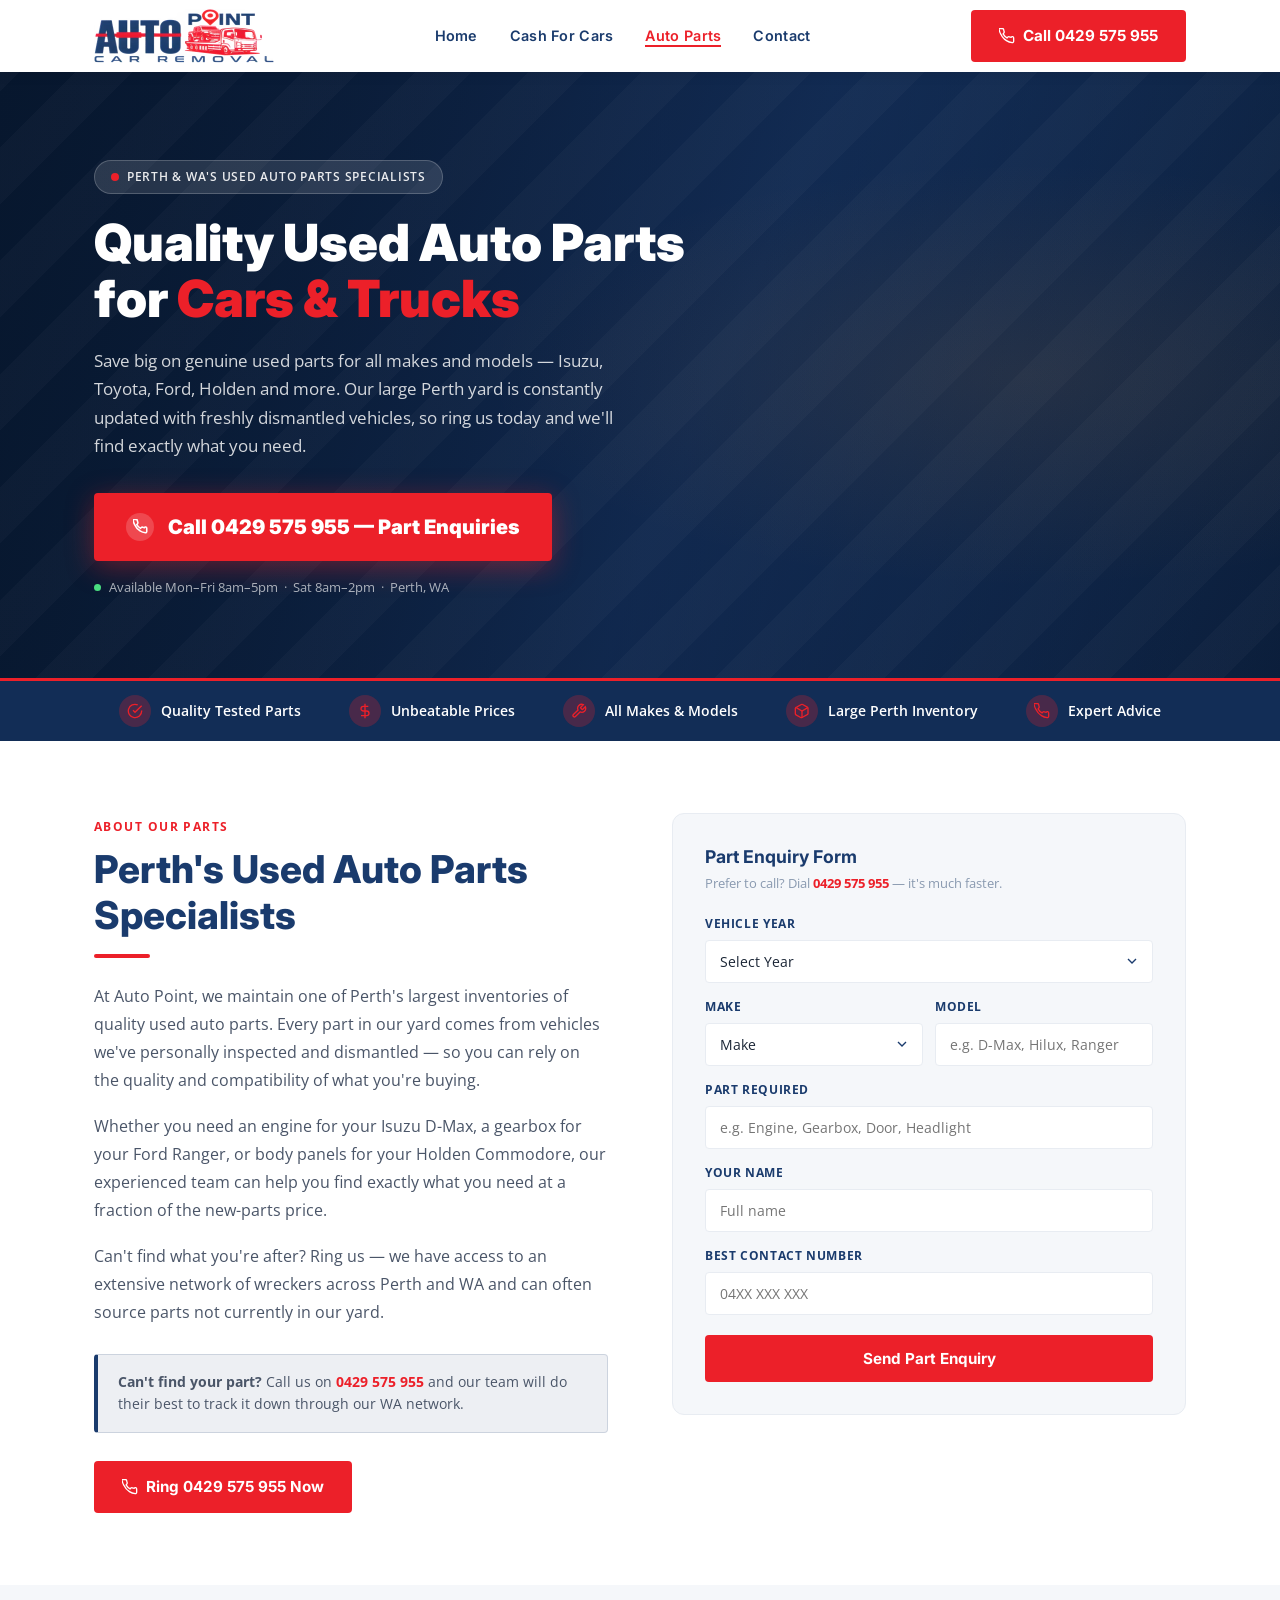
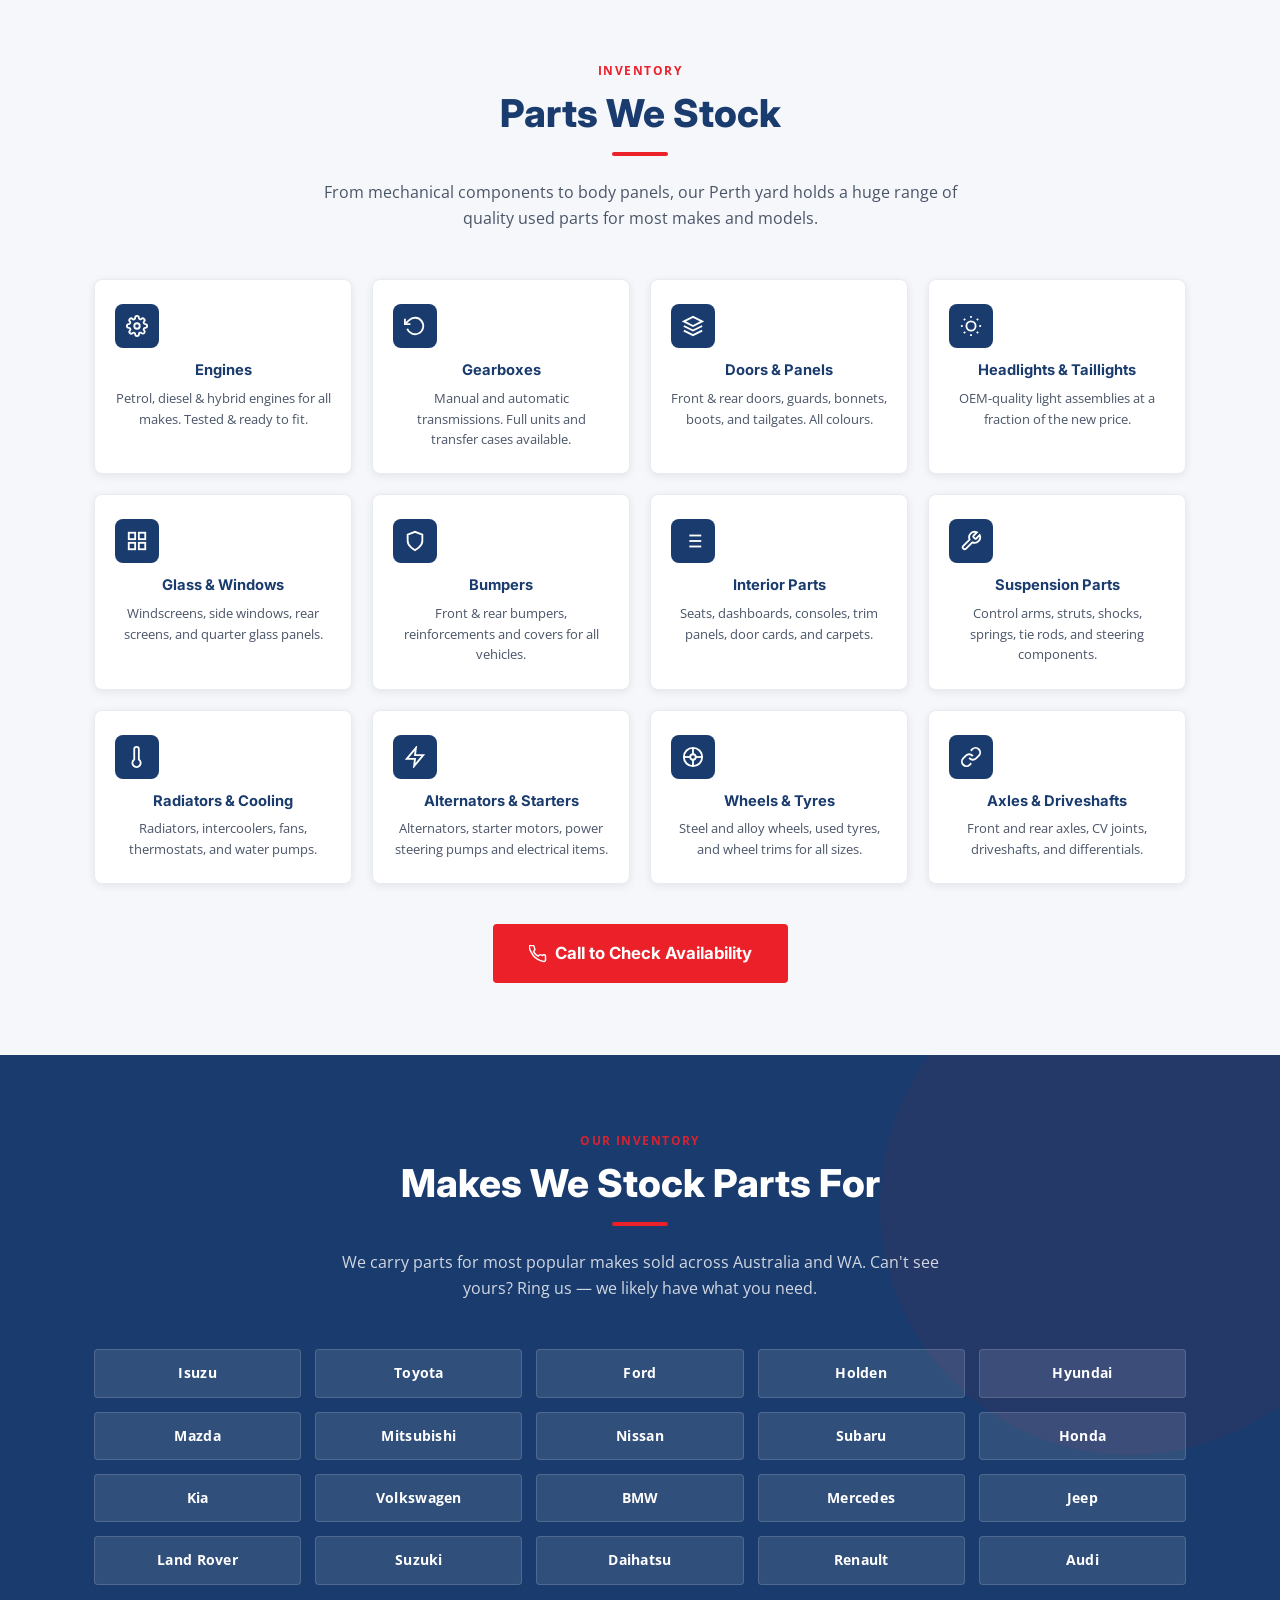
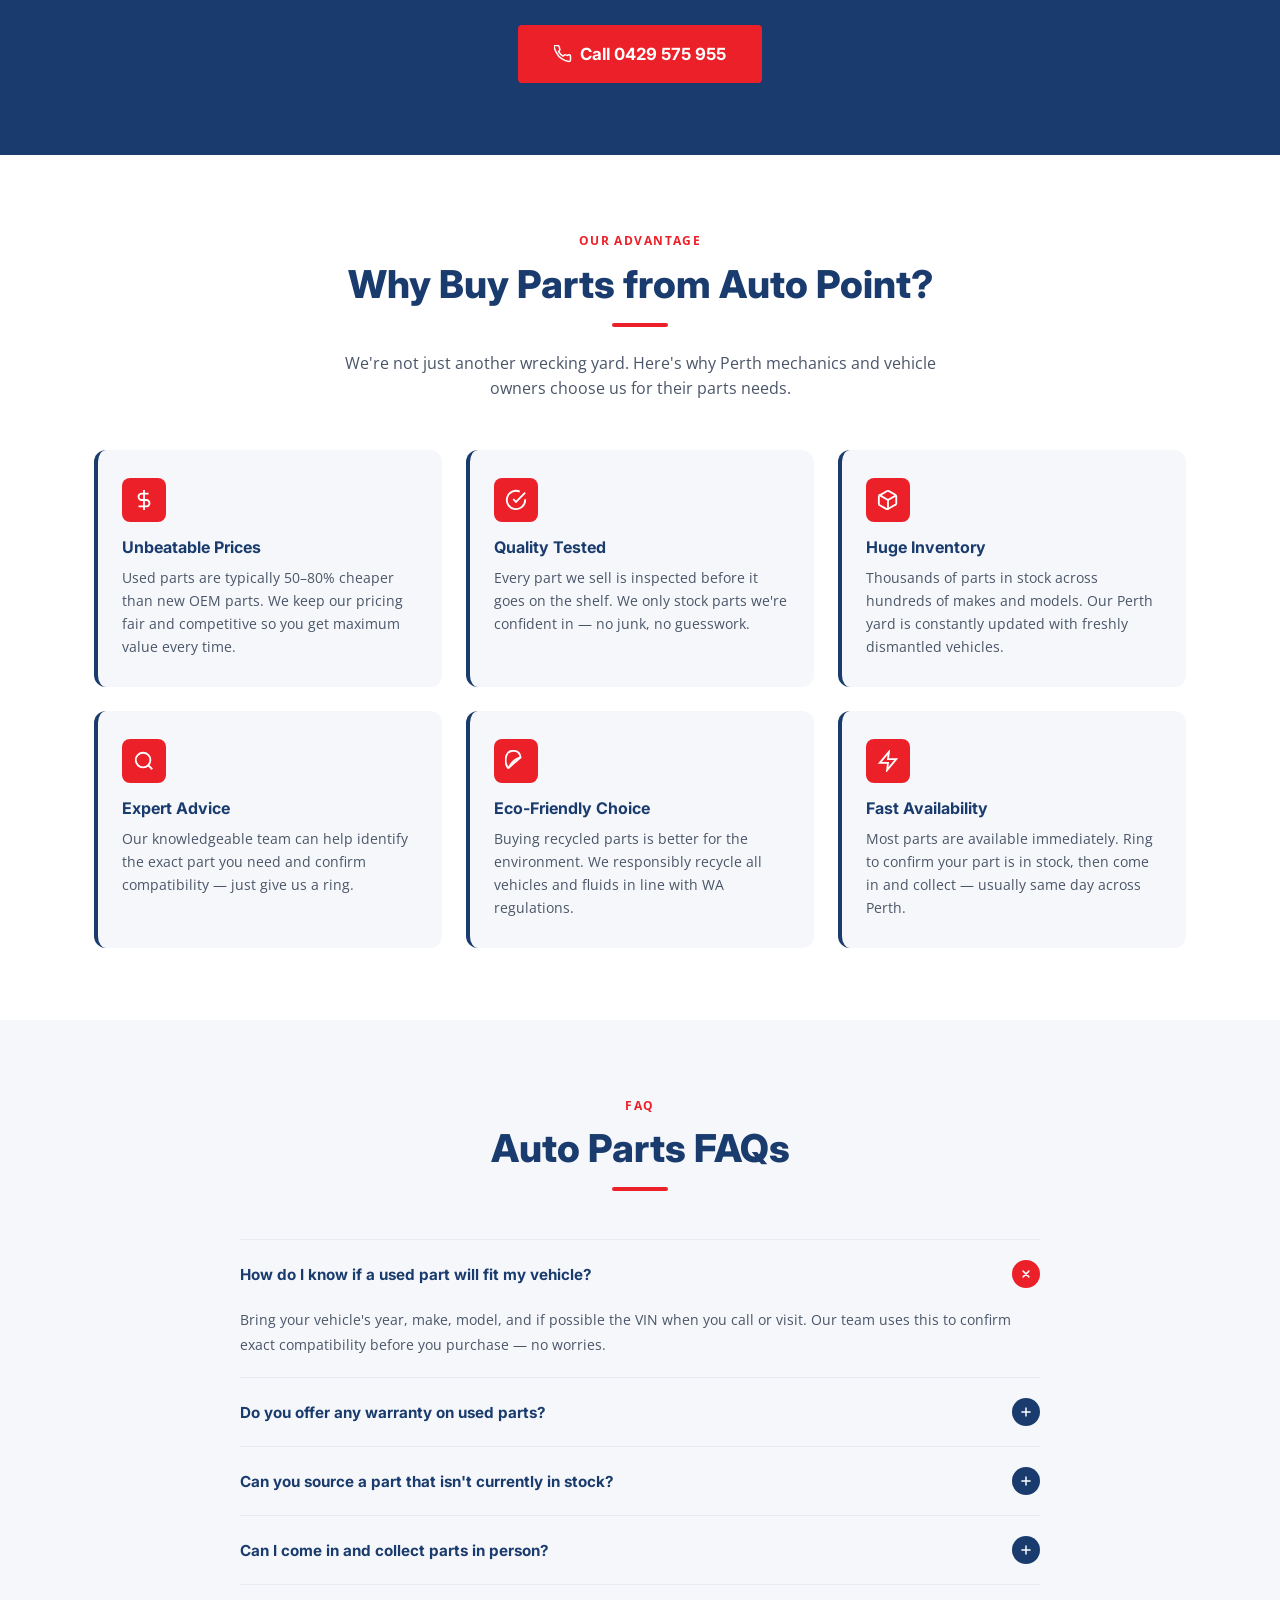
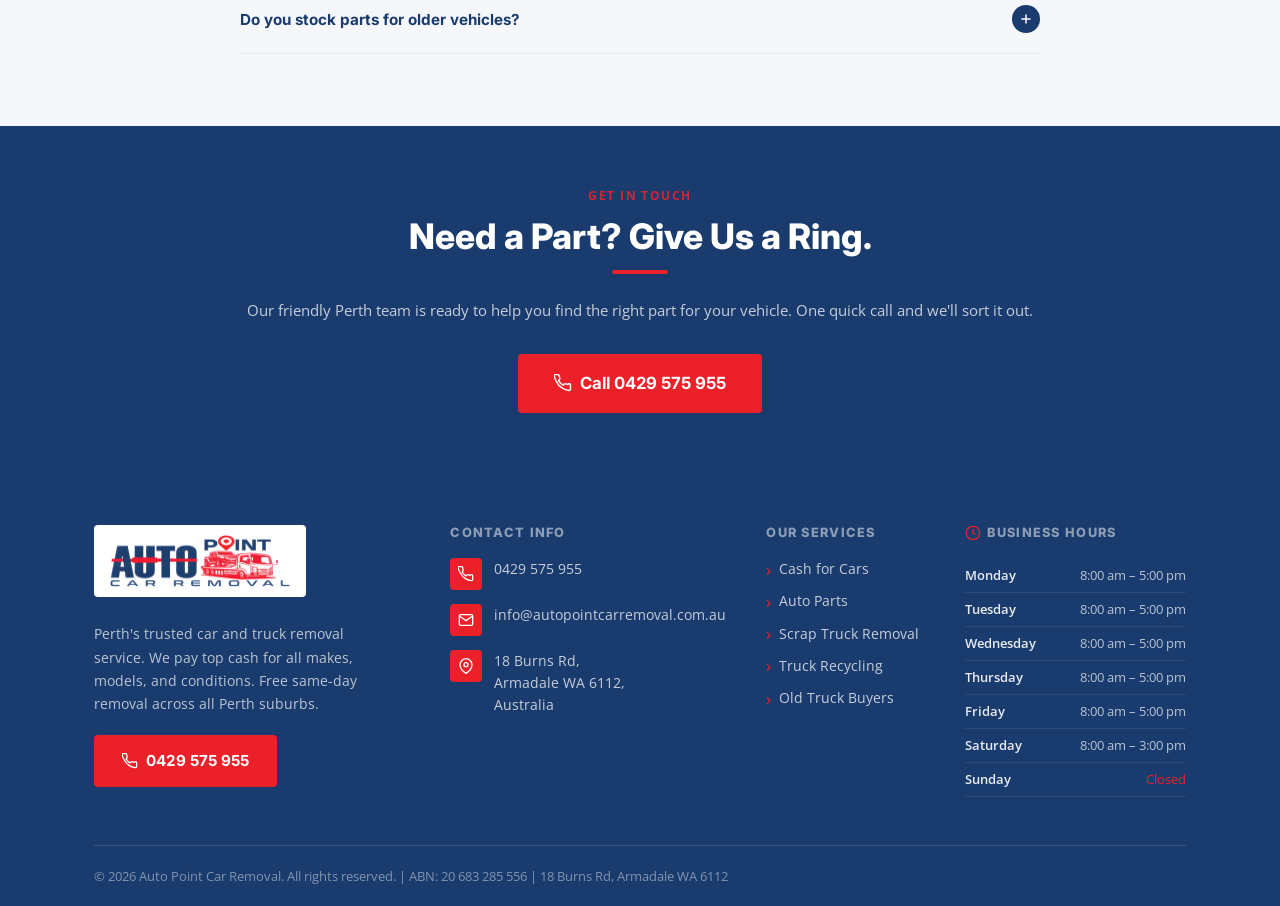
==== commit f0608f7b: "Optimize PageSpeed: WebP logo, responsive hero images, font trim, minified CSS - Logo: 959KB PNG → 2" ====
--- a/auto-parts.html
+++ b/auto-parts.html
@@ -1,14 +1,26 @@
 <!DOCTYPE html>
 <html lang="en">
 <head>
+  <!-- Google Tag Manager -->
+  <script>(function(w,d,s,l,i){w[l]=w[l]||[];w[l].push({'gtm.start':
+  new Date().getTime(),event:'gtm.js'});var f=d.getElementsByTagName(s)[0],
+  j=d.createElement(s),dl=l!='dataLayer'?'&l='+l:'';j.async=true;j.src=
+  'https://www.googletagmanager.com/gtm.js?id='+i+dl;f.parentNode.insertBefore(j,f);
+  })(window,document,'script','dataLayer','GTM-KBRS59FD');</script>
+  <!-- End Google Tag Manager -->
   <meta charset="UTF-8" />
   <meta name="viewport" content="width=device-width, initial-scale=1.0" />
   <title>Quality Used Auto Parts Perth WA – Auto Point Car Removal</title>
   <meta name="description" content="Perth's used auto parts specialists. Quality tested parts for all makes and models — Isuzu, Toyota, Ford, Holden and more. Unbeatable prices, large inventory. Call 0429 575 955." />
   <meta name="keywords" content="used auto parts Perth, car parts Perth WA, second hand car parts Perth, Isuzu parts Perth, wreckers Perth, auto wreckers Perth WA" />
   <link rel="canonical" href="https://autopointcarremoval.com.au/auto-parts" />
-  <link rel="stylesheet" href="styles.css" />
-  <link href="https://fonts.googleapis.com/css2?family=Inter:wght@400;500;600;700;800;900&family=Open+Sans:wght@400;500;600;700&display=swap" rel="stylesheet" />
+  <link rel="preload" href="styles.css" as="style" onload="this.onload=null;this.rel='stylesheet'">
+  <noscript><link rel="stylesheet" href="styles.css"></noscript>
+  <link rel="preconnect" href="https://fonts.googleapis.com" />
+  <link rel="preconnect" href="https://fonts.gstatic.com" crossorigin />
+  <link rel="preload" href="https://fonts.googleapis.com/css2?family=Inter:wght@400;700&family=Open+Sans:wght@400;700&display=swap" as="style" onload="this.onload=null;this.rel='stylesheet'">
+  <noscript><link rel="stylesheet" href="https://fonts.googleapis.com/css2?family=Inter:wght@400;700&family=Open+Sans:wght@400;700&display=swap"></noscript>
+  <link rel="preload" as="image" href="https://images.unsplash.com/photo-1757810290824-6ff413b0eb11?w=1200&q=75&auto=format&fm=webp" fetchpriority="high" imagesrcset="https://images.unsplash.com/photo-1757810290824-6ff413b0eb11?w=640&q=75&auto=format&fm=webp 640w, https://images.unsplash.com/photo-1757810290824-6ff413b0eb11?w=1200&q=75&auto=format&fm=webp 1200w" imagesizes="100vw">
   <style>
     .parts-hero {
       background: linear-gradient(112deg, #07172e 0%, #1a3b6d 55%, #0d2140 100%);
@@ -20,7 +32,7 @@
       inset: 0;
       background:
         linear-gradient(to right, rgba(7,23,46,0.85) 0%, rgba(10,28,58,0.60) 50%, rgba(7,23,46,0.28) 100%),
-        url('https://images.unsplash.com/photo-1757810290824-6ff413b0eb11?w=1600&q=80') center 50% / cover no-repeat;
+        url('https://images.unsplash.com/photo-1757810290824-6ff413b0eb11?w=1200&q=75&auto=format&fm=webp') center 50% / cover no-repeat;
     }
     .parts-hero .perth-glow {
       position: absolute; inset: 0;
@@ -51,12 +63,19 @@
   </style>
 </head>
 <body>
+  <!-- Google Tag Manager (noscript) -->
+  <noscript><iframe src="https://www.googletagmanager.com/ns.html?id=GTM-KBRS59FD"
+  height="0" width="0" style="display:none;visibility:hidden"></iframe></noscript>
+  <!-- End Google Tag Manager (noscript) -->
 
 <nav class="nav">
   <div class="container">
     <div class="nav-inner">
       <a href="index.html" class="nav-logo" aria-label="Auto Point Car Removal – Home">
-        <img src="brand_asset/AUTO POINT LOGO.png" alt="Auto Point Car Removal Perth" width="180" height="54" />
+        <picture>
+          <source srcset="brand_asset/logo.webp" type="image/webp">
+          <img src="brand_asset/logo.png" alt="Auto Point Car Removal Perth" width="180" height="54">
+        </picture>
       </a>
       <ul class="nav-links" id="navLinks">
         <li><a href="index.html">Home</a></li>
@@ -137,7 +156,10 @@
           <h3 style="color:var(--blue);font-size:1.1rem;margin-bottom:6px;font-family:var(--font-heading);">Part Enquiry Form</h3>
           <p style="font-size:0.82rem;color:var(--mid-grey);margin-bottom:20px;">Prefer to call? Dial <a href="tel:0429575955" style="color:var(--red);font-weight:700;">0429 575 955</a> — it's much faster.</p>
           <form onsubmit="submitPartEnquiry(event)">
-            <div class="form-group"><label>Vehicle Year</label><select name="year"><option value="">Select Year</option><script>for(let y=2024;y>=1980;y--){document.write('<option value="'+y+'">'+y+'</option>');}</script></select></div>
+            <input type="hidden" name="access_key" value="2a97a3c9-7892-4c5b-a3c4-619f7103c810" />
+            <input type="hidden" name="subject" value="New Part Enquiry — Auto Point Car Removal" />
+            <input type="hidden" name="from_name" value="Auto Point Website" />
+            <div class="form-group"><label>Vehicle Year</label><select name="year"><option value="">Select Year</option><script>(function(){var s=document.currentScript.parentElement;for(var y=2024;y>=1980;y--){var o=document.createElement('option');o.value=o.textContent=y;s.appendChild(o);}})();</script></select></div>
             <div class="form-row">
               <div class="form-group"><label>Make</label><select name="make"><option value="">Make</option><option>Isuzu</option><option>Toyota</option><option>Ford</option><option>Holden</option><option>Hyundai</option><option>Mazda</option><option>Mitsubishi</option><option>Nissan</option><option>Subaru</option><option>Honda</option><option>Kia</option><option>Other</option></select></div>
               <div class="form-group"><label>Model</label><input type="text" name="model" placeholder="e.g. D-Max, Hilux, Ranger" /></div>
@@ -279,7 +301,10 @@
     <div class="footer-grid">
       <div class="footer-brand">
         <div class="footer-logo-box">
-          <img src="brand_asset/AUTO POINT LOGO.png" alt="Auto Point Car Removal Perth" width="180" height="52" />
+          <picture>
+            <source srcset="brand_asset/logo.webp" type="image/webp">
+            <img src="brand_asset/logo.png" alt="Auto Point Car Removal Perth" width="180" height="52" loading="lazy">
+          </picture>
         </div>
         <p>Perth's trusted car and truck removal service. We pay top cash for all makes, models, and conditions. Free same-day removal across all Perth suburbs.</p>
         <a href="tel:0429575955" class="btn btn-red"><svg width="16" height="16" fill="none" stroke="currentColor" stroke-width="2" viewBox="0 0 24 24" aria-hidden="true"><path d="M22 16.92v3a2 2 0 01-2.18 2 19.79 19.79 0 01-8.63-3.07A19.5 19.5 0 013.07 9.81a19.79 19.79 0 01-3.07-8.68A2 2 0 012 .82h3a2 2 0 012 1.72 12.84 12.84 0 00.7 2.81 2 2 0 01-.45 2.11L6.09 8.91a16 16 0 006 6l1.27-1.27a2 2 0 012.11-.45 12.84 12.84 0 002.81.7A2 2 0 0122 15h-.08z"/></svg>0429 575 955</a>
@@ -322,12 +347,30 @@
     document.querySelectorAll('.faq-item').forEach(el => { el.classList.remove('open'); el.querySelector('.faq-question').setAttribute('aria-expanded','false'); });
     if (!isOpen) { item.classList.add('open'); btn.setAttribute('aria-expanded','true'); }
   }
-  function submitPartEnquiry(e) {
+  async function submitPartEnquiry(e) {
     e.preventDefault();
-    const btn = e.target.querySelector('button[type="submit"]');
-    btn.textContent = "✓ Enquiry Sent — We'll ring you back shortly!";
-    btn.style.background = '#2d7a3a';
+    const form = e.target;
+    const btn = form.querySelector('button[type="submit"]');
+    btn.textContent = 'Sending…';
     btn.disabled = true;
+    const data = new FormData(form);
+    try {
+      const res = await fetch('https://api.web3forms.com/submit', { method: 'POST', body: data });
+      const json = await res.json();
+      if (json.success) {
+        btn.textContent = "✓ Enquiry Sent — We'll ring you back shortly!";
+        btn.style.background = '#2d7a3a';
+        form.reset();
+      } else {
+        btn.textContent = 'Something went wrong — please call us on 0429 575 955';
+        btn.style.background = '#c0392b';
+        btn.disabled = false;
+      }
+    } catch {
+      btn.textContent = 'Something went wrong — please call us on 0429 575 955';
+      btn.style.background = '#c0392b';
+      btn.disabled = false;
+    }
   }
 </script>
 </body>
--- a/styles.css
+++ b/styles.css
@@ -1,1382 +1 @@
-/* =============================================
-   AUTO POINT CAR REMOVAL – Shared Stylesheet
-   ============================================= */
-
-@import url('https://fonts.googleapis.com/css2?family=Inter:wght@400;500;600;700;800;900&family=Open+Sans:wght@400;500;600;700&display=swap');
-
-/* ── CSS Variables ── */
-:root {
-  --blue:       #1a3b6d;
-  --blue-dark:  #122d56;
-  --blue-mid:   #1e4580;
-  --red:        #ec2029;
-  --red-dark:   #c8171f;
-  --white:      #ffffff;
-  --off-white:  #f5f7fa;
-  --light-grey: #e8ecf2;
-  --mid-grey:   #8a9ab0;
-  --text-dark:  #1a2535;
-  --text-body:  #4a5568;
-
-  --font-heading: 'Inter', sans-serif;
-  --font-body:    'Open Sans', sans-serif;
-
-  --radius-sm:  4px;
-  --radius-md:  8px;
-  --radius-lg:  12px;
-
-  --shadow-sm:  0 2px 8px rgba(0,0,0,.08);
-  --shadow-md:  0 4px 20px rgba(0,0,0,.12);
-  --shadow-lg:  0 8px 40px rgba(0,0,0,.16);
-}
-
-/* ── Reset ── */
-*, *::before, *::after { box-sizing: border-box; margin: 0; padding: 0; }
-html { scroll-behavior: smooth; }
-
-body {
-  font-family: var(--font-body);
-  color: var(--text-dark);
-  background: var(--white);
-  line-height: 1.6;
-  -webkit-font-smoothing: antialiased;
-}
-
-img { max-width: 100%; height: auto; display: block; }
-a { text-decoration: none; color: inherit; }
-ul { list-style: none; }
-
-/* ── Utility ── */
-.container {
-  max-width: 1140px;
-  margin: 0 auto;
-  padding: 0 24px;
-}
-
-.section-pad { padding: 72px 0; }
-.section-pad-sm { padding: 48px 0; }
-
-.text-center { text-align: center; }
-.text-white  { color: var(--white); }
-
-/* ── Typography ── */
-h1, h2, h3, h4, h5 {
-  font-family: var(--font-heading);
-  line-height: 1.2;
-  font-weight: 700;
-}
-
-.section-label {
-  display: inline-block;
-  font-size: 0.75rem;
-  font-weight: 700;
-  letter-spacing: 0.12em;
-  text-transform: uppercase;
-  color: var(--red);
-  margin-bottom: 10px;
-}
-
-.section-title {
-  font-size: clamp(1.6rem, 3vw, 2.4rem);
-  font-weight: 800;
-  color: var(--blue);
-  margin-bottom: 16px;
-}
-
-.section-title.white { color: var(--white); }
-
-.section-sub {
-  font-size: 1rem;
-  color: var(--text-body);
-  max-width: 640px;
-  margin: 0 auto 48px;
-}
-
-.section-sub.white { color: rgba(255,255,255,.8); }
-
-/* ── Buttons ── */
-.btn {
-  display: inline-flex;
-  align-items: center;
-  gap: 8px;
-  padding: 14px 28px;
-  border-radius: var(--radius-sm);
-  font-family: var(--font-heading);
-  font-weight: 700;
-  font-size: 0.95rem;
-  cursor: pointer;
-  border: none;
-  transition: all 0.2s ease;
-  white-space: nowrap;
-}
-
-.btn-red {
-  background: var(--red);
-  color: var(--white);
-}
-.btn-red:hover { background: var(--red-dark); transform: translateY(-1px); box-shadow: 0 4px 16px rgba(236,32,41,.35); }
-
-.btn-blue {
-  background: var(--blue);
-  color: var(--white);
-}
-.btn-blue:hover { background: var(--blue-dark); transform: translateY(-1px); }
-
-.btn-outline-white {
-  background: transparent;
-  color: var(--white);
-  border: 2px solid var(--white);
-}
-.btn-outline-white:hover { background: var(--white); color: var(--blue); }
-
-.btn-lg { padding: 16px 36px; font-size: 1.05rem; }
-.btn-full { width: 100%; justify-content: center; }
-
-.phone-icon::before { content: "📞"; margin-right: 4px; }
-
-/* ── Divider ── */
-.red-line {
-  width: 56px;
-  height: 4px;
-  background: var(--red);
-  border-radius: 2px;
-  margin: 0 auto 24px;
-}
-.red-line.left { margin-left: 0; }
-
-/* ============================================
-   NAVIGATION
-   ============================================ */
-.nav {
-  background: var(--white);
-  box-shadow: 0 2px 12px rgba(0,0,0,.1);
-  position: sticky;
-  top: 0;
-  z-index: 1000;
-}
-
-.nav-inner {
-  display: flex;
-  align-items: center;
-  justify-content: space-between;
-  height: 72px;
-  gap: 24px;
-}
-
-.nav-logo img {
-  height: 54px;
-  width: auto;
-}
-
-.nav-links {
-  display: flex;
-  align-items: center;
-  gap: 32px;
-}
-
-.nav-links a {
-  font-family: var(--font-heading);
-  font-weight: 600;
-  font-size: 0.9rem;
-  color: var(--blue);
-  letter-spacing: 0.02em;
-  position: relative;
-  padding-bottom: 3px;
-  transition: color 0.2s;
-}
-
-.nav-links a::after {
-  content: '';
-  position: absolute;
-  bottom: 0; left: 0;
-  width: 0; height: 2px;
-  background: var(--red);
-  transition: width 0.25s ease;
-}
-
-.nav-links a:hover,
-.nav-links a.active { color: var(--red); }
-.nav-links a:hover::after,
-.nav-links a.active::after { width: 100%; }
-
-.nav-cta { flex-shrink: 0; }
-
-/* Mobile hamburger */
-.nav-toggle {
-  display: none;
-  flex-direction: column;
-  gap: 5px;
-  cursor: pointer;
-  padding: 4px;
-  background: none;
-  border: none;
-}
-.nav-toggle span {
-  display: block;
-  width: 24px;
-  height: 2px;
-  background: var(--blue);
-  border-radius: 2px;
-  transition: all 0.3s;
-}
-
-/* ============================================
-   HERO – shared base
-   ============================================ */
-.hero {
-  background: var(--blue);
-  position: relative;
-  overflow: hidden;
-  color: var(--white);
-}
-
-.hero-bg {
-  position: absolute;
-  inset: 0;
-  background-size: cover;
-  background-position: center;
-  opacity: 0.18;
-}
-
-/* Subtle diagonal lines */
-.hero::after {
-  content: '';
-  position: absolute;
-  inset: 0;
-  background: repeating-linear-gradient(
-    -45deg,
-    transparent,
-    transparent 40px,
-    rgba(255,255,255,.025) 40px,
-    rgba(255,255,255,.025) 80px
-  );
-  pointer-events: none;
-}
-
-.hero-inner {
-  position: relative;
-  z-index: 2;
-  padding: 80px 0 72px;
-}
-
-.hero-badge {
-  display: inline-flex;
-  align-items: center;
-  gap: 8px;
-  background: rgba(255,255,255,.12);
-  border: 1px solid rgba(255,255,255,.2);
-  border-radius: 100px;
-  padding: 6px 16px;
-  font-size: 0.78rem;
-  font-weight: 600;
-  letter-spacing: 0.06em;
-  text-transform: uppercase;
-  color: rgba(255,255,255,.9);
-  margin-bottom: 20px;
-}
-
-.hero-badge::before {
-  content: '';
-  width: 8px; height: 8px;
-  border-radius: 50%;
-  background: var(--red);
-  flex-shrink: 0;
-}
-
-.hero h1 {
-  font-size: clamp(2rem, 5vw, 3.2rem);
-  font-weight: 900;
-  color: var(--white);
-  line-height: 1.1;
-  margin-bottom: 20px;
-}
-
-.hero h1 span { color: var(--red); }
-
-.hero-sub {
-  font-size: 1.05rem;
-  color: rgba(255,255,255,.82);
-  max-width: 520px;
-  margin-bottom: 32px;
-  line-height: 1.7;
-}
-
-.hero-actions {
-  display: flex;
-  align-items: center;
-  gap: 16px;
-  flex-wrap: wrap;
-}
-
-.hero-phone-link {
-  display: flex;
-  align-items: center;
-  gap: 8px;
-  color: rgba(255,255,255,.85);
-  font-weight: 600;
-  font-size: 0.95rem;
-  transition: color 0.2s;
-}
-.hero-phone-link:hover { color: var(--white); }
-.hero-phone-link svg { width: 18px; height: 18px; }
-
-/* ── Homepage hero layout ── */
-.hero-split { display: grid; grid-template-columns: 1fr 1fr; gap: 48px; align-items: center; }
-
-/* ── Quote Form ── */
-.quote-card {
-  background: var(--white);
-  border-radius: var(--radius-lg);
-  padding: 32px 28px;
-  box-shadow: var(--shadow-lg);
-}
-
-.quote-card h3 {
-  font-size: 1.15rem;
-  font-weight: 800;
-  color: var(--blue);
-  margin-bottom: 4px;
-}
-
-.quote-card p {
-  font-size: 0.82rem;
-  color: var(--mid-grey);
-  margin-bottom: 20px;
-}
-
-.form-row { display: grid; grid-template-columns: 1fr 1fr; gap: 12px; }
-
-.form-group { display: flex; flex-direction: column; gap: 6px; margin-bottom: 14px; }
-.form-group label {
-  font-size: 0.78rem;
-  font-weight: 700;
-  color: var(--blue);
-  text-transform: uppercase;
-  letter-spacing: 0.05em;
-}
-
-.form-group input,
-.form-group select,
-.form-group textarea {
-  padding: 11px 14px;
-  border: 1.5px solid var(--light-grey);
-  border-radius: var(--radius-sm);
-  font-family: var(--font-body);
-  font-size: 0.9rem;
-  color: var(--text-dark);
-  background: var(--white);
-  transition: border-color 0.2s, box-shadow 0.2s;
-  outline: none;
-  appearance: none;
-  -webkit-appearance: none;
-}
-
-.form-group input:focus,
-.form-group select:focus,
-.form-group textarea:focus {
-  border-color: var(--blue);
-  box-shadow: 0 0 0 3px rgba(26,59,109,.1);
-}
-
-.form-group select {
-  background-image: url("data:image/svg+xml,%3Csvg xmlns='http://www.w3.org/2000/svg' width='16' height='16' viewBox='0 0 24 24' fill='none' stroke='%231a3b6d' stroke-width='2'%3E%3Cpath d='M6 9l6 6 6-6'/%3E%3C/svg%3E");
-  background-repeat: no-repeat;
-  background-position: right 12px center;
-  padding-right: 36px;
-}
-
-/* ============================================
-   TRUST BAR
-   ============================================ */
-.trust-bar {
-  background: var(--blue-dark);
-  padding: 14px 0;
-  border-top: 3px solid var(--red);
-}
-
-.trust-bar-inner {
-  display: flex;
-  align-items: center;
-  justify-content: center;
-  gap: 48px;
-  flex-wrap: wrap;
-}
-
-.trust-item {
-  display: flex;
-  align-items: center;
-  gap: 10px;
-  color: var(--white);
-  font-size: 0.85rem;
-  font-weight: 600;
-}
-
-.trust-item-icon {
-  width: 32px; height: 32px;
-  background: rgba(236,32,41,.25);
-  border-radius: 50%;
-  display: flex; align-items: center; justify-content: center;
-  flex-shrink: 0;
-  color: var(--red);
-}
-
-/* ============================================
-   HOW IT WORKS
-   ============================================ */
-.steps-grid {
-  display: grid;
-  grid-template-columns: repeat(3, 1fr);
-  gap: 32px;
-  position: relative;
-}
-
-.steps-grid::before {
-  content: '';
-  position: absolute;
-  top: 36px;
-  left: calc(16.66% + 12px);
-  right: calc(16.66% + 12px);
-  height: 2px;
-  background: var(--light-grey);
-  z-index: 0;
-}
-
-.step-card {
-  text-align: center;
-  position: relative;
-  z-index: 1;
-}
-
-.step-num {
-  width: 72px; height: 72px;
-  background: var(--blue);
-  border-radius: 50%;
-  display: flex; align-items: center; justify-content: center;
-  margin: 0 auto 20px;
-  font-family: var(--font-heading);
-  font-weight: 900;
-  font-size: 1.5rem;
-  color: var(--white);
-  position: relative;
-  border: 4px solid var(--white);
-  box-shadow: 0 0 0 2px var(--blue), var(--shadow-md);
-}
-
-.step-num span {
-  position: relative;
-  z-index: 1;
-}
-
-.step-card h3 {
-  font-size: 1.1rem;
-  font-weight: 700;
-  color: var(--blue);
-  margin-bottom: 10px;
-}
-
-.step-card p {
-  font-size: 0.9rem;
-  color: var(--text-body);
-  line-height: 1.65;
-}
-
-/* ============================================
-   FEATURE GRID (Why Choose Us)
-   ============================================ */
-.features-grid {
-  display: grid;
-  grid-template-columns: repeat(2, 1fr);
-  gap: 20px;
-}
-
-.feature-item {
-  display: flex;
-  align-items: flex-start;
-  gap: 16px;
-  padding: 20px;
-  background: rgba(255,255,255,.07);
-  border-radius: var(--radius-md);
-  border: 1px solid rgba(255,255,255,.1);
-  transition: background 0.2s;
-}
-
-.feature-item:hover {
-  background: rgba(255,255,255,.12);
-}
-
-.feature-icon {
-  width: 44px; height: 44px;
-  background: var(--red);
-  border-radius: var(--radius-sm);
-  display: flex; align-items: center; justify-content: center;
-  flex-shrink: 0;
-  color: var(--white);
-}
-
-.feature-item h4 {
-  font-size: 0.95rem;
-  font-weight: 700;
-  color: var(--white);
-  margin-bottom: 5px;
-}
-
-.feature-item p {
-  font-size: 0.82rem;
-  color: rgba(255,255,255,.7);
-  line-height: 1.55;
-}
-
-/* ============================================
-   SUBURBS SECTION
-   ============================================ */
-.suburbs-grid {
-  display: grid;
-  grid-template-columns: repeat(5, 1fr);
-  gap: 10px;
-}
-
-.suburb-tag {
-  background: var(--off-white);
-  border: 1px solid var(--light-grey);
-  border-radius: var(--radius-sm);
-  padding: 8px 12px;
-  font-size: 0.82rem;
-  font-weight: 600;
-  color: var(--blue);
-  text-align: center;
-  transition: all 0.2s;
-}
-
-.suburb-tag:hover {
-  background: var(--blue);
-  color: var(--white);
-  border-color: var(--blue);
-}
-
-/* ============================================
-   TESTIMONIALS
-   ============================================ */
-.testimonials-grid {
-  display: grid;
-  grid-template-columns: repeat(3, 1fr);
-  gap: 24px;
-}
-
-.testimonial-card {
-  background: var(--white);
-  border: 1px solid var(--light-grey);
-  border-radius: var(--radius-lg);
-  padding: 28px 24px;
-  box-shadow: var(--shadow-sm);
-  position: relative;
-  transition: box-shadow 0.2s, transform 0.2s;
-}
-
-.testimonial-card:hover {
-  box-shadow: var(--shadow-md);
-  transform: translateY(-2px);
-}
-
-.testimonial-card::before {
-  content: '"';
-  position: absolute;
-  top: 16px; right: 20px;
-  font-size: 4rem;
-  line-height: 1;
-  color: var(--light-grey);
-  font-family: Georgia, serif;
-}
-
-.stars {
-  display: flex;
-  gap: 3px;
-  margin-bottom: 14px;
-}
-.stars span { color: #f5a623; font-size: 1rem; }
-
-.testimonial-card p {
-  font-size: 0.88rem;
-  color: var(--text-body);
-  line-height: 1.7;
-  margin-bottom: 18px;
-}
-
-.testimonial-author {
-  display: flex;
-  align-items: center;
-  gap: 12px;
-}
-
-.author-avatar {
-  width: 40px; height: 40px;
-  border-radius: 50%;
-  background: var(--blue);
-  display: flex; align-items: center; justify-content: center;
-  font-weight: 700;
-  color: var(--white);
-  font-size: 0.9rem;
-  flex-shrink: 0;
-}
-
-.author-name {
-  font-weight: 700;
-  font-size: 0.88rem;
-  color: var(--text-dark);
-}
-
-.author-location {
-  font-size: 0.78rem;
-  color: var(--mid-grey);
-}
-
-/* ============================================
-   FAQ
-   ============================================ */
-.faq-list { max-width: 800px; margin: 0 auto; }
-
-.faq-item {
-  border-bottom: 1px solid var(--light-grey);
-  overflow: hidden;
-}
-
-.faq-item:first-child { border-top: 1px solid var(--light-grey); }
-
-.faq-question {
-  display: flex;
-  align-items: center;
-  justify-content: space-between;
-  padding: 20px 0;
-  cursor: pointer;
-  font-weight: 700;
-  font-size: 0.95rem;
-  color: var(--blue);
-  gap: 16px;
-  background: none;
-  border: none;
-  text-align: left;
-  width: 100%;
-  font-family: var(--font-heading);
-}
-
-.faq-icon {
-  width: 28px; height: 28px;
-  background: var(--blue);
-  border-radius: 50%;
-  display: flex; align-items: center; justify-content: center;
-  flex-shrink: 0;
-  transition: transform 0.3s, background 0.2s;
-}
-
-.faq-icon svg {
-  width: 14px; height: 14px;
-  stroke: white;
-  stroke-width: 2.5;
-  transition: transform 0.3s;
-}
-
-.faq-item.open .faq-icon {
-  background: var(--red);
-  transform: rotate(45deg);
-}
-
-.faq-answer {
-  max-height: 0;
-  overflow: hidden;
-  transition: max-height 0.35s ease, padding 0.3s ease;
-}
-
-.faq-item.open .faq-answer {
-  max-height: 400px;
-}
-
-.faq-answer-inner {
-  padding: 0 0 20px;
-  font-size: 0.9rem;
-  color: var(--text-body);
-  line-height: 1.7;
-}
-
-/* ============================================
-   CTA BANNER
-   ============================================ */
-.cta-banner {
-  background: var(--red);
-  padding: 56px 0;
-}
-
-.cta-banner-inner {
-  display: flex;
-  align-items: center;
-  justify-content: space-between;
-  gap: 32px;
-  flex-wrap: wrap;
-}
-
-.cta-banner h2 {
-  font-size: clamp(1.4rem, 3vw, 2rem);
-  font-weight: 800;
-  color: var(--white);
-}
-
-.cta-banner p {
-  color: rgba(255,255,255,.85);
-  font-size: 0.95rem;
-  margin-top: 6px;
-}
-
-.cta-banner-actions {
-  display: flex;
-  gap: 14px;
-  flex-wrap: wrap;
-  flex-shrink: 0;
-}
-
-/* ============================================
-   FOOTER
-   ============================================ */
-.footer {
-  background: var(--blue);
-  color: var(--white);
-  padding: 56px 0 0;
-}
-
-.footer-grid {
-  display: grid;
-  grid-template-columns: 2fr 1fr 1fr 1.4fr;
-  gap: 40px;
-  padding-bottom: 48px;
-}
-
-/* Footer logo white container */
-.footer-logo-box {
-  display: inline-block;
-  background: var(--white);
-  padding: 10px 16px;
-  border-radius: var(--radius-sm);
-  margin-bottom: 18px;
-  line-height: 0;
-}
-
-.footer-brand img { height: 52px; }
-
-.footer-brand p {
-  font-size: 0.85rem;
-  color: rgba(255,255,255,.7);
-  line-height: 1.7;
-  margin-bottom: 20px;
-  max-width: 300px;
-}
-
-.footer h4 {
-  font-size: 0.8rem;
-  font-weight: 800;
-  letter-spacing: 0.1em;
-  text-transform: uppercase;
-  color: rgba(255,255,255,.5);
-  margin-bottom: 18px;
-}
-
-.footer-links li {
-  margin-bottom: 10px;
-}
-
-.footer-links a {
-  font-size: 0.87rem;
-  color: rgba(255,255,255,.75);
-  transition: color 0.2s;
-  display: flex;
-  align-items: center;
-  gap: 8px;
-}
-
-.footer-links a::before {
-  content: '›';
-  color: var(--red);
-  font-size: 1.1rem;
-  line-height: 1;
-}
-
-.footer-links a:hover { color: var(--white); }
-
-.footer-contact-item {
-  display: flex;
-  align-items: flex-start;
-  gap: 12px;
-  margin-bottom: 14px;
-  font-size: 0.85rem;
-  color: rgba(255,255,255,.75);
-}
-
-.footer-contact-icon {
-  width: 32px; height: 32px;
-  background: var(--red);
-  border-radius: var(--radius-sm);
-  display: flex; align-items: center; justify-content: center;
-  flex-shrink: 0;
-  color: var(--white);
-}
-
-.footer-contact-item strong {
-  display: block;
-  color: var(--white);
-  font-size: 0.82rem;
-  margin-bottom: 2px;
-}
-
-.footer-hours-row {
-  display: flex;
-  justify-content: space-between;
-  font-size: 0.82rem;
-  color: rgba(255,255,255,.7);
-  padding: 6px 0;
-  border-bottom: 1px solid rgba(255,255,255,.08);
-}
-
-.footer-hours-row .day { font-weight: 600; color: rgba(255,255,255,.9); }
-.footer-hours-row .closed { color: var(--red); }
-
-.footer-bottom {
-  border-top: 1px solid rgba(255,255,255,.12);
-  padding: 20px 0;
-  display: flex;
-  align-items: center;
-  justify-content: space-between;
-  font-size: 0.8rem;
-  color: rgba(255,255,255,.45);
-  flex-wrap: wrap;
-  gap: 12px;
-}
-
-/* ============================================
-   PAGE-SPECIFIC: CASH FOR CARS
-   ============================================ */
-.offers-grid {
-  display: grid;
-  grid-template-columns: repeat(3, 1fr);
-  gap: 24px;
-}
-
-.offer-card {
-  background: var(--white);
-  border: 1px solid var(--light-grey);
-  border-radius: var(--radius-lg);
-  padding: 28px 24px;
-  box-shadow: var(--shadow-sm);
-  transition: box-shadow 0.2s, transform 0.2s;
-}
-
-.offer-card:hover { box-shadow: var(--shadow-md); transform: translateY(-3px); }
-
-.offer-icon {
-  width: 52px; height: 52px;
-  background: var(--blue);
-  border-radius: var(--radius-md);
-  display: flex; align-items: center; justify-content: center;
-  font-size: 1.5rem;
-  margin-bottom: 18px;
-}
-
-.offer-card h3 {
-  font-size: 1.05rem;
-  font-weight: 700;
-  color: var(--blue);
-  margin-bottom: 10px;
-}
-
-.offer-card p {
-  font-size: 0.87rem;
-  color: var(--text-body);
-  line-height: 1.65;
-}
-
-.conditions-grid {
-  display: grid;
-  grid-template-columns: repeat(3, 1fr);
-  gap: 16px;
-}
-
-.condition-tag {
-  background: rgba(255,255,255,.1);
-  border: 1px solid rgba(255,255,255,.2);
-  border-radius: var(--radius-md);
-  padding: 16px;
-  display: flex;
-  align-items: center;
-  gap: 12px;
-  transition: background 0.2s;
-}
-
-.condition-tag:hover { background: rgba(255,255,255,.15); }
-
-.condition-check {
-  width: 28px; height: 28px;
-  background: var(--red);
-  border-radius: 50%;
-  display: flex; align-items: center; justify-content: center;
-  font-size: 0.8rem;
-  flex-shrink: 0;
-}
-
-.condition-tag span {
-  font-size: 0.88rem;
-  font-weight: 600;
-  color: var(--white);
-}
-
-/* ============================================
-   PAGE-SPECIFIC: AUTO PARTS
-   ============================================ */
-.parts-grid {
-  display: grid;
-  grid-template-columns: repeat(4, 1fr);
-  gap: 20px;
-}
-
-.part-card {
-  background: var(--white);
-  border: 1px solid var(--light-grey);
-  border-radius: var(--radius-md);
-  padding: 24px 20px;
-  text-align: center;
-  box-shadow: var(--shadow-sm);
-  transition: all 0.2s;
-}
-
-.part-card:hover {
-  border-color: var(--blue);
-  box-shadow: var(--shadow-md);
-  transform: translateY(-2px);
-}
-
-.part-card-icon {
-  width: 44px; height: 44px;
-  background: var(--blue);
-  border-radius: var(--radius-md);
-  display: flex; align-items: center; justify-content: center;
-  margin-bottom: 14px;
-  color: var(--white);
-}
-
-.part-card h3 {
-  font-size: 0.92rem;
-  font-weight: 700;
-  color: var(--blue);
-  margin-bottom: 8px;
-}
-
-.part-card p {
-  font-size: 0.8rem;
-  color: var(--text-body);
-}
-
-.makes-grid {
-  display: grid;
-  grid-template-columns: repeat(5, 1fr);
-  gap: 14px;
-}
-
-.make-tag {
-  background: rgba(255,255,255,.1);
-  border: 1px solid rgba(255,255,255,.15);
-  border-radius: var(--radius-sm);
-  padding: 12px 8px;
-  text-align: center;
-  font-size: 0.87rem;
-  font-weight: 700;
-  color: var(--white);
-  letter-spacing: 0.02em;
-  transition: all 0.2s;
-}
-
-.make-tag:hover {
-  background: var(--red);
-  border-color: var(--red);
-}
-
-.benefits-grid {
-  display: grid;
-  grid-template-columns: repeat(3, 1fr);
-  gap: 24px;
-}
-
-.benefit-card {
-  background: var(--off-white);
-  border-radius: var(--radius-lg);
-  padding: 28px 24px;
-  border-left: 4px solid var(--blue);
-  transition: border-color 0.2s;
-}
-
-.benefit-card:hover { border-color: var(--red); }
-
-.benefit-icon {
-  width: 44px; height: 44px;
-  background: var(--red);
-  border-radius: var(--radius-md);
-  display: flex; align-items: center; justify-content: center;
-  margin-bottom: 16px;
-  color: var(--white);
-}
-
-.benefit-card h3 {
-  font-size: 1rem;
-  font-weight: 700;
-  color: var(--blue);
-  margin-bottom: 10px;
-}
-
-.benefit-card p {
-  font-size: 0.87rem;
-  color: var(--text-body);
-  line-height: 1.65;
-}
-
-/* ============================================
-   PAGE-SPECIFIC: CONTACT
-   ============================================ */
-.contact-cards {
-  display: grid;
-  grid-template-columns: repeat(3, 1fr);
-  gap: 24px;
-  margin-bottom: 56px;
-}
-
-.contact-card {
-  background: var(--white);
-  border: 1px solid var(--light-grey);
-  border-radius: var(--radius-lg);
-  padding: 32px 24px;
-  text-align: center;
-  box-shadow: var(--shadow-sm);
-  transition: box-shadow 0.2s, transform 0.2s;
-}
-
-.contact-card:hover { box-shadow: var(--shadow-md); transform: translateY(-3px); }
-
-.contact-card-icon {
-  width: 64px; height: 64px;
-  background: var(--blue);
-  border-radius: 50%;
-  display: flex; align-items: center; justify-content: center;
-  margin: 0 auto 18px;
-  color: var(--white);
-}
-
-.contact-card h3 {
-  font-size: 1rem;
-  font-weight: 700;
-  color: var(--blue);
-  margin-bottom: 8px;
-}
-
-.contact-card p {
-  font-size: 0.9rem;
-  color: var(--text-body);
-  line-height: 1.6;
-}
-
-.contact-card a {
-  color: var(--red);
-  font-weight: 700;
-  font-size: 1rem;
-}
-
-.contact-card a:hover { text-decoration: underline; }
-
-.hours-table {
-  width: 100%;
-  border-collapse: collapse;
-}
-
-.hours-table td {
-  padding: 12px 16px;
-  font-size: 0.9rem;
-  border-bottom: 1px solid var(--light-grey);
-}
-
-.hours-table td:first-child {
-  font-weight: 700;
-  color: var(--blue);
-  width: 140px;
-}
-
-.hours-table td:last-child {
-  color: var(--text-body);
-}
-
-.hours-table tr:last-child td { border-bottom: none; }
-.hours-table .closed-row td:last-child { color: var(--red); font-weight: 600; }
-
-.map-placeholder {
-  background: var(--light-grey);
-  border-radius: var(--radius-lg);
-  height: 300px;
-  display: flex;
-  align-items: center;
-  justify-content: center;
-  font-size: 0.9rem;
-  color: var(--mid-grey);
-  border: 1px solid var(--light-grey);
-  overflow: hidden;
-  position: relative;
-}
-
-.map-placeholder iframe {
-  width: 100%; height: 100%;
-  border: none;
-}
-
-/* ============================================
-   ABOUT SPLIT (Used on some pages)
-   ============================================ */
-.about-split {
-  display: grid;
-  grid-template-columns: 1fr 1fr;
-  gap: 64px;
-  align-items: center;
-}
-
-.about-img {
-  border-radius: var(--radius-lg);
-  overflow: hidden;
-  position: relative;
-}
-
-.about-img-placeholder {
-  width: 100%;
-  height: 380px;
-  background: linear-gradient(135deg, var(--blue), var(--blue-mid));
-  border-radius: var(--radius-lg);
-  display: flex;
-  align-items: center;
-  justify-content: center;
-  font-size: 5rem;
-}
-
-.check-list { margin-top: 20px; }
-.check-list li {
-  display: flex;
-  align-items: center;
-  gap: 12px;
-  font-size: 0.9rem;
-  color: var(--text-body);
-  margin-bottom: 12px;
-}
-
-.check-list li::before {
-  content: '✓';
-  width: 22px; height: 22px;
-  background: var(--red);
-  color: var(--white);
-  border-radius: 50%;
-  display: flex; align-items: center; justify-content: center;
-  font-size: 0.72rem;
-  font-weight: 900;
-  flex-shrink: 0;
-}
-
-/* ============================================
-   HOMEPAGE HERO – TWO-COLUMN LAYOUT WITH CTA CARD
-   ============================================ */
-.hero-two-col {
-  display: grid;
-  grid-template-columns: 1fr auto;
-  gap: 48px;
-  align-items: start;
-}
-
-.hero-cta-card {
-  background: var(--white);
-  border-radius: var(--radius-lg);
-  padding: 30px 26px;
-  box-shadow: 0 24px 64px rgba(0,0,0,0.40);
-  width: 320px;
-  flex-shrink: 0;
-}
-
-.hcc-title {
-  font-family: var(--font-heading);
-  font-size: 1.25rem;
-  font-weight: 800;
-  color: var(--blue);
-  margin-bottom: 5px;
-}
-
-.hcc-sub {
-  font-size: 0.82rem;
-  color: var(--text-body);
-  margin-bottom: 18px;
-  line-height: 1.5;
-}
-
-.hcc-phone-btn {
-  display: flex;
-  align-items: center;
-  justify-content: center;
-  gap: 10px;
-  background: var(--red);
-  color: var(--white);
-  border-radius: var(--radius-sm);
-  padding: 15px 20px;
-  font-family: var(--font-heading);
-  font-weight: 900;
-  font-size: 1.05rem;
-  width: 100%;
-  text-decoration: none;
-  margin-bottom: 18px;
-  transition: background 0.2s, transform 0.2s, box-shadow 0.2s;
-  box-shadow: 0 4px 18px rgba(236,32,41,.45);
-  letter-spacing: 0.01em;
-}
-.hcc-phone-btn:hover {
-  background: var(--red-dark);
-  transform: translateY(-1px);
-  box-shadow: 0 7px 24px rgba(236,32,41,.55);
-}
-
-.hcc-trust-list {
-  list-style: none;
-  padding: 0;
-  margin: 0 0 16px 0;
-  border-top: 1px solid var(--light-grey);
-}
-
-.hcc-trust-list li {
-  display: flex;
-  align-items: center;
-  gap: 12px;
-  padding: 9px 0;
-  font-size: 0.82rem;
-  color: var(--text-body);
-  border-bottom: 1px solid var(--light-grey);
-  font-weight: 500;
-}
-
-.hcc-icon {
-  width: 30px; height: 30px;
-  background: var(--off-white);
-  border-radius: 50%;
-  display: flex;
-  align-items: center;
-  justify-content: center;
-  flex-shrink: 0;
-  color: var(--blue);
-}
-.hcc-icon svg { width: 14px; height: 14px; }
-
-.hcc-prefer-email {
-  font-size: 0.75rem;
-  color: var(--mid-grey);
-  text-align: center;
-  margin-bottom: 4px;
-}
-
-.hcc-email-link {
-  display: block;
-  text-align: center;
-  font-size: 0.8rem;
-  color: var(--blue);
-  font-weight: 600;
-  text-decoration: underline;
-  text-underline-offset: 2px;
-  transition: color 0.2s;
-}
-.hcc-email-link:hover { color: var(--red); }
-
-/* ============================================
-   RESPONSIVE
-   ============================================ */
-@media (max-width: 1024px) {
-  .footer-grid { grid-template-columns: 1fr 1fr; }
-  .hero-split { grid-template-columns: 1fr; }
-  .quote-card { max-width: 540px; }
-  .testimonials-grid { grid-template-columns: 1fr 1fr; }
-  .about-split { grid-template-columns: 1fr; gap: 40px; }
-  .hero-two-col { grid-template-columns: 1fr; }
-  .hero-cta-card { width: 100%; max-width: 400px; }
-}
-
-@media (max-width: 768px) {
-  /* ── Mobile header: hide logo, keep phone CTA + hamburger ── */
-  .nav-logo { display: none; }
-
-  /* Tighten CTA button so it fits neatly beside the hamburger */
-  .nav-cta {
-    padding: 10px 16px;
-    font-size: 0.875rem;
-    gap: 6px;
-  }
-
-  /* Ensure nav-inner fills width cleanly with just CTA + toggle */
-  .nav-inner {
-    justify-content: space-between;
-  }
-
-  .nav-links { display: none; position: absolute; top: 72px; left: 0; right: 0; background: var(--white); flex-direction: column; padding: 20px 24px; box-shadow: var(--shadow-md); gap: 18px; }
-  .nav-links.open { display: flex; }
-  .nav-toggle { display: flex; }
-
-  .steps-grid { grid-template-columns: 1fr; }
-  .steps-grid::before { display: none; }
-
-  .features-grid,
-  .offers-grid,
-  .conditions-grid,
-  .parts-grid,
-  .makes-grid,
-  .benefits-grid,
-  .contact-cards { grid-template-columns: 1fr 1fr; }
-
-  .suburbs-grid { grid-template-columns: repeat(3, 1fr); }
-  .testimonials-grid { grid-template-columns: 1fr; }
-
-  .cta-banner-inner { flex-direction: column; text-align: center; }
-  .cta-banner-actions { justify-content: center; }
-
-  .form-row { grid-template-columns: 1fr; }
-
-  .trust-bar-inner { gap: 20px; }
-
-  .footer-grid { grid-template-columns: 1fr; gap: 32px; }
-  .footer-bottom { flex-direction: column; text-align: center; }
-
-  .hero-inner { padding: 56px 0 48px; }
-  .hero-actions { flex-direction: column; align-items: flex-start; }
-
-  .section-pad { padding: 52px 0; }
-}
-
-@media (max-width: 480px) {
-  .features-grid,
-  .offers-grid,
-  .conditions-grid,
-  .parts-grid,
-  .makes-grid,
-  .benefits-grid,
-  .contact-cards { grid-template-columns: 1fr; }
-
-  .suburbs-grid { grid-template-columns: repeat(2, 1fr); }
-
-  .trust-bar-inner { flex-direction: column; gap: 12px; }
-
-  .btn-lg { padding: 14px 24px; font-size: 0.95rem; }
-
-  /* Extra-small phones: compact CTA further */
-  .nav-cta {
-    padding: 9px 12px;
-    font-size: 0.82rem;
-    gap: 5px;
-  }
-}
-
-/* Animations */
-@keyframes fadeInUp {
-  from { opacity: 0; transform: translateY(24px); }
-  to   { opacity: 1; transform: translateY(0); }
-}
-
-.hero h1,
-.hero-sub,
-.hero-actions { animation: fadeInUp 0.6s ease both; }
-.hero-sub     { animation-delay: 0.1s; }
-.hero-actions { animation-delay: 0.2s; }
+:root{--blue:#1a3b6d;--blue-dark:#122d56;--blue-mid:#1e4580;--red:#ec2029;--red-dark:#c8171f;--white:#ffffff;--off-white:#f5f7fa;--light-grey:#e8ecf2;--mid-grey:#8a9ab0;--text-dark:#1a2535;--text-body:#4a5568;--font-heading:'Inter',sans-serif;--font-body:'Open Sans',sans-serif;--radius-sm:4px;--radius-md:8px;--radius-lg:12px;--shadow-sm:0 2px 8px rgba(0,0,0,.08);--shadow-md:0 4px 20px rgba(0,0,0,.12);--shadow-lg:0 8px 40px rgba(0,0,0,.16)}*,*::before,*::after{box-sizing:border-box;margin:0;padding:0}html{scroll-behavior:smooth}body{font-family:var(--font-body);color:var(--text-dark);background:var(--white);line-height:1.6;-webkit-font-smoothing:antialiased}img{max-width:100%;height:auto;display:block}a{text-decoration:none;color:inherit}ul{list-style:none}.container{max-width:1140px;margin:0 auto;padding:0 24px}.section-pad{padding:72px 0}.section-pad-sm{padding:48px 0}.text-center{text-align:center}.text-white{color:var(--white)}h1,h2,h3,h4,h5{font-family:var(--font-heading);line-height:1.2;font-weight:700}.section-label{display:inline-block;font-size:0.75rem;font-weight:700;letter-spacing:0.12em;text-transform:uppercase;color:var(--red);margin-bottom:10px}.section-title{font-size:clamp(1.6rem,3vw,2.4rem);font-weight:800;color:var(--blue);margin-bottom:16px}.section-title.white{color:var(--white)}.section-sub{font-size:1rem;color:var(--text-body);max-width:640px;margin:0 auto 48px}.section-sub.white{color:rgba(255,255,255,.8)}.btn{display:inline-flex;align-items:center;gap:8px;padding:14px 28px;border-radius:var(--radius-sm);font-family:var(--font-heading);font-weight:700;font-size:0.95rem;cursor:pointer;border:none;transition:all 0.2s ease;white-space:nowrap}.btn-red{background:var(--red);color:var(--white)}.btn-red:hover{background:var(--red-dark);transform:translateY(-1px);box-shadow:0 4px 16px rgba(236,32,41,.35)}.btn-blue{background:var(--blue);color:var(--white)}.btn-blue:hover{background:var(--blue-dark);transform:translateY(-1px)}.btn-outline-white{background:transparent;color:var(--white);border:2px solid var(--white)}.btn-outline-white:hover{background:var(--white);color:var(--blue)}.btn-lg{padding:16px 36px;font-size:1.05rem}.btn-full{width:100%;justify-content:center}.phone-icon::before{content:"📞";margin-right:4px}.red-line{width:56px;height:4px;background:var(--red);border-radius:2px;margin:0 auto 24px}.red-line.left{margin-left:0}.nav{background:var(--white);box-shadow:0 2px 12px rgba(0,0,0,.1);position:sticky;top:0;z-index:1000}.nav-inner{display:flex;align-items:center;justify-content:space-between;height:72px;gap:24px}.nav-logo img{height:54px;width:auto}.nav-links{display:flex;align-items:center;gap:32px}.nav-links a{font-family:var(--font-heading);font-weight:600;font-size:0.9rem;color:var(--blue);letter-spacing:0.02em;position:relative;padding-bottom:3px;transition:color 0.2s}.nav-links a::after{content:'';position:absolute;bottom:0;left:0;width:0;height:2px;background:var(--red);transition:width 0.25s ease}.nav-links a:hover,.nav-links a.active{color:var(--red)}.nav-links a:hover::after,.nav-links a.active::after{width:100%}.nav-cta{flex-shrink:0}.nav-toggle{display:none;flex-direction:column;gap:5px;cursor:pointer;padding:4px;background:none;border:none}.nav-toggle span{display:block;width:24px;height:2px;background:var(--blue);border-radius:2px;transition:all 0.3s}.hero{background:var(--blue);position:relative;overflow:hidden;color:var(--white)}.hero-bg{position:absolute;inset:0;background-size:cover;background-position:center;opacity:0.18}.hero::after{content:'';position:absolute;inset:0;background:repeating-linear-gradient(-45deg,transparent,transparent 40px,rgba(255,255,255,.025) 40px,rgba(255,255,255,.025) 80px);pointer-events:none}.hero-inner{position:relative;z-index:2;padding:80px 0 72px}.hero-badge{display:inline-flex;align-items:center;gap:8px;background:rgba(255,255,255,.12);border:1px solid rgba(255,255,255,.2);border-radius:100px;padding:6px 16px;font-size:0.78rem;font-weight:600;letter-spacing:0.06em;text-transform:uppercase;color:rgba(255,255,255,.9);margin-bottom:20px}.hero-badge::before{content:'';width:8px;height:8px;border-radius:50%;background:var(--red);flex-shrink:0}.hero h1{font-size:clamp(2rem,5vw,3.2rem);font-weight:900;color:var(--white);line-height:1.1;margin-bottom:20px}.hero h1 span{color:var(--red)}.hero-sub{font-size:1.05rem;color:rgba(255,255,255,.82);max-width:520px;margin-bottom:32px;line-height:1.7}.hero-actions{display:flex;align-items:center;gap:16px;flex-wrap:wrap}.hero-phone-link{display:flex;align-items:center;gap:8px;color:rgba(255,255,255,.85);font-weight:600;font-size:0.95rem;transition:color 0.2s}.hero-phone-link:hover{color:var(--white)}.hero-phone-link svg{width:18px;height:18px}.hero-split{display:grid;grid-template-columns:1fr 1fr;gap:48px;align-items:center}.quote-card{background:var(--white);border-radius:var(--radius-lg);padding:32px 28px;box-shadow:var(--shadow-lg)}.quote-card h3{font-size:1.15rem;font-weight:800;color:var(--blue);margin-bottom:4px}.quote-card p{font-size:0.82rem;color:var(--mid-grey);margin-bottom:20px}.form-row{display:grid;grid-template-columns:1fr 1fr;gap:12px}.form-group{display:flex;flex-direction:column;gap:6px;margin-bottom:14px}.form-group label{font-size:0.78rem;font-weight:700;color:var(--blue);text-transform:uppercase;letter-spacing:0.05em}.form-group input,.form-group select,.form-group textarea{padding:11px 14px;border:1.5px solid var(--light-grey);border-radius:var(--radius-sm);font-family:var(--font-body);font-size:0.9rem;color:var(--text-dark);background:var(--white);transition:border-color 0.2s,box-shadow 0.2s;outline:none;appearance:none;-webkit-appearance:none}.form-group input:focus,.form-group select:focus,.form-group textarea:focus{border-color:var(--blue);box-shadow:0 0 0 3px rgba(26,59,109,.1)}.form-group select{background-image:url("data:image/svg+xml,%3Csvg xmlns='http://www.w3.org/2000/svg' width='16' height='16' viewBox='0 0 24 24' fill='none' stroke='%231a3b6d' stroke-width='2'%3E%3Cpath d='M6 9l6 6 6-6'/%3E%3C/svg%3E");background-repeat:no-repeat;background-position:right 12px center;padding-right:36px}.trust-bar{background:var(--blue-dark);padding:14px 0;border-top:3px solid var(--red)}.trust-bar-inner{display:flex;align-items:center;justify-content:center;gap:48px;flex-wrap:wrap}.trust-item{display:flex;align-items:center;gap:10px;color:var(--white);font-size:0.85rem;font-weight:600}.trust-item-icon{width:32px;height:32px;background:rgba(236,32,41,.25);border-radius:50%;display:flex;align-items:center;justify-content:center;flex-shrink:0;color:var(--red)}.steps-grid{display:grid;grid-template-columns:repeat(3,1fr);gap:32px;position:relative}.steps-grid::before{content:'';position:absolute;top:36px;left:calc(16.66%+12px);right:calc(16.66%+12px);height:2px;background:var(--light-grey);z-index:0}.step-card{text-align:center;position:relative;z-index:1}.step-num{width:72px;height:72px;background:var(--blue);border-radius:50%;display:flex;align-items:center;justify-content:center;margin:0 auto 20px;font-family:var(--font-heading);font-weight:900;font-size:1.5rem;color:var(--white);position:relative;border:4px solid var(--white);box-shadow:0 0 0 2px var(--blue),var(--shadow-md)}.step-num span{position:relative;z-index:1}.step-card h3{font-size:1.1rem;font-weight:700;color:var(--blue);margin-bottom:10px}.step-card p{font-size:0.9rem;color:var(--text-body);line-height:1.65}.features-grid{display:grid;grid-template-columns:repeat(2,1fr);gap:20px}.feature-item{display:flex;align-items:flex-start;gap:16px;padding:20px;background:rgba(255,255,255,.07);border-radius:var(--radius-md);border:1px solid rgba(255,255,255,.1);transition:background 0.2s}.feature-item:hover{background:rgba(255,255,255,.12)}.feature-icon{width:44px;height:44px;background:var(--red);border-radius:var(--radius-sm);display:flex;align-items:center;justify-content:center;flex-shrink:0;color:var(--white)}.feature-item h4{font-size:0.95rem;font-weight:700;color:var(--white);margin-bottom:5px}.feature-item p{font-size:0.82rem;color:rgba(255,255,255,.7);line-height:1.55}.suburbs-grid{display:grid;grid-template-columns:repeat(5,1fr);gap:10px}.suburb-tag{background:var(--off-white);border:1px solid var(--light-grey);border-radius:var(--radius-sm);padding:8px 12px;font-size:0.82rem;font-weight:600;color:var(--blue);text-align:center;transition:all 0.2s}.suburb-tag:hover{background:var(--blue);color:var(--white);border-color:var(--blue)}.testimonials-grid{display:grid;grid-template-columns:repeat(3,1fr);gap:24px}.testimonial-card{background:var(--white);border:1px solid var(--light-grey);border-radius:var(--radius-lg);padding:28px 24px;box-shadow:var(--shadow-sm);position:relative;transition:box-shadow 0.2s,transform 0.2s}.testimonial-card:hover{box-shadow:var(--shadow-md);transform:translateY(-2px)}.testimonial-card::before{content:'"';position:absolute;top:16px;right:20px;font-size:4rem;line-height:1;color:var(--light-grey);font-family:Georgia,serif}.stars{display:flex;gap:3px;margin-bottom:14px}.stars span{color:#f5a623;font-size:1rem}.testimonial-card p{font-size:0.88rem;color:var(--text-body);line-height:1.7;margin-bottom:18px}.testimonial-author{display:flex;align-items:center;gap:12px}.author-avatar{width:40px;height:40px;border-radius:50%;background:var(--blue);display:flex;align-items:center;justify-content:center;font-weight:700;color:var(--white);font-size:0.9rem;flex-shrink:0}.author-name{font-weight:700;font-size:0.88rem;color:var(--text-dark)}.author-location{font-size:0.78rem;color:var(--mid-grey)}.faq-list{max-width:800px;margin:0 auto}.faq-item{border-bottom:1px solid var(--light-grey);overflow:hidden}.faq-item:first-child{border-top:1px solid var(--light-grey)}.faq-question{display:flex;align-items:center;justify-content:space-between;padding:20px 0;cursor:pointer;font-weight:700;font-size:0.95rem;color:var(--blue);gap:16px;background:none;border:none;text-align:left;width:100%;font-family:var(--font-heading)}.faq-icon{width:28px;height:28px;background:var(--blue);border-radius:50%;display:flex;align-items:center;justify-content:center;flex-shrink:0;transition:transform 0.3s,background 0.2s}.faq-icon svg{width:14px;height:14px;stroke:white;stroke-width:2.5;transition:transform 0.3s}.faq-item.open .faq-icon{background:var(--red);transform:rotate(45deg)}.faq-answer{max-height:0;overflow:hidden;transition:max-height 0.35s ease,padding 0.3s ease}.faq-item.open .faq-answer{max-height:400px}.faq-answer-inner{padding:0 0 20px;font-size:0.9rem;color:var(--text-body);line-height:1.7}.cta-banner{background:var(--red);padding:56px 0}.cta-banner-inner{display:flex;align-items:center;justify-content:space-between;gap:32px;flex-wrap:wrap}.cta-banner h2{font-size:clamp(1.4rem,3vw,2rem);font-weight:800;color:var(--white)}.cta-banner p{color:rgba(255,255,255,.85);font-size:0.95rem;margin-top:6px}.cta-banner-actions{display:flex;gap:14px;flex-wrap:wrap;flex-shrink:0}.footer{background:var(--blue);color:var(--white);padding:56px 0 0}.footer-grid{display:grid;grid-template-columns:2fr 1fr 1fr 1.4fr;gap:40px;padding-bottom:48px}.footer-logo-box{display:inline-block;background:var(--white);padding:10px 16px;border-radius:var(--radius-sm);margin-bottom:18px;line-height:0}.footer-brand img{height:52px}.footer-brand p{font-size:0.85rem;color:rgba(255,255,255,.7);line-height:1.7;margin-bottom:20px;max-width:300px}.footer h4{font-size:0.8rem;font-weight:800;letter-spacing:0.1em;text-transform:uppercase;color:rgba(255,255,255,.5);margin-bottom:18px}.footer-links li{margin-bottom:10px}.footer-links a{font-size:0.87rem;color:rgba(255,255,255,.75);transition:color 0.2s;display:flex;align-items:center;gap:8px}.footer-links a::before{content:'›';color:var(--red);font-size:1.1rem;line-height:1}.footer-links a:hover{color:var(--white)}.footer-contact-item{display:flex;align-items:flex-start;gap:12px;margin-bottom:14px;font-size:0.85rem;color:rgba(255,255,255,.75)}.footer-contact-icon{width:32px;height:32px;background:var(--red);border-radius:var(--radius-sm);display:flex;align-items:center;justify-content:center;flex-shrink:0;color:var(--white)}.footer-contact-item strong{display:block;color:var(--white);font-size:0.82rem;margin-bottom:2px}.footer-hours-row{display:flex;justify-content:space-between;font-size:0.82rem;color:rgba(255,255,255,.7);padding:6px 0;border-bottom:1px solid rgba(255,255,255,.08)}.footer-hours-row .day{font-weight:600;color:rgba(255,255,255,.9)}.footer-hours-row .closed{color:var(--red)}.footer-bottom{border-top:1px solid rgba(255,255,255,.12);padding:20px 0;display:flex;align-items:center;justify-content:space-between;font-size:0.8rem;color:rgba(255,255,255,.45);flex-wrap:wrap;gap:12px}.offers-grid{display:grid;grid-template-columns:repeat(3,1fr);gap:24px}.offer-card{background:var(--white);border:1px solid var(--light-grey);border-radius:var(--radius-lg);padding:28px 24px;box-shadow:var(--shadow-sm);transition:box-shadow 0.2s,transform 0.2s}.offer-card:hover{box-shadow:var(--shadow-md);transform:translateY(-3px)}.offer-icon{width:52px;height:52px;background:var(--blue);border-radius:var(--radius-md);display:flex;align-items:center;justify-content:center;font-size:1.5rem;margin-bottom:18px}.offer-card h3{font-size:1.05rem;font-weight:700;color:var(--blue);margin-bottom:10px}.offer-card p{font-size:0.87rem;color:var(--text-body);line-height:1.65}.conditions-grid{display:grid;grid-template-columns:repeat(3,1fr);gap:16px}.condition-tag{background:rgba(255,255,255,.1);border:1px solid rgba(255,255,255,.2);border-radius:var(--radius-md);padding:16px;display:flex;align-items:center;gap:12px;transition:background 0.2s}.condition-tag:hover{background:rgba(255,255,255,.15)}.condition-check{width:28px;height:28px;background:var(--red);border-radius:50%;display:flex;align-items:center;justify-content:center;font-size:0.8rem;flex-shrink:0}.condition-tag span{font-size:0.88rem;font-weight:600;color:var(--white)}.parts-grid{display:grid;grid-template-columns:repeat(4,1fr);gap:20px}.part-card{background:var(--white);border:1px solid var(--light-grey);border-radius:var(--radius-md);padding:24px 20px;text-align:center;box-shadow:var(--shadow-sm);transition:all 0.2s}.part-card:hover{border-color:var(--blue);box-shadow:var(--shadow-md);transform:translateY(-2px)}.part-card-icon{width:44px;height:44px;background:var(--blue);border-radius:var(--radius-md);display:flex;align-items:center;justify-content:center;margin-bottom:14px;color:var(--white)}.part-card h3{font-size:0.92rem;font-weight:700;color:var(--blue);margin-bottom:8px}.part-card p{font-size:0.8rem;color:var(--text-body)}.makes-grid{display:grid;grid-template-columns:repeat(5,1fr);gap:14px}.make-tag{background:rgba(255,255,255,.1);border:1px solid rgba(255,255,255,.15);border-radius:var(--radius-sm);padding:12px 8px;text-align:center;font-size:0.87rem;font-weight:700;color:var(--white);letter-spacing:0.02em;transition:all 0.2s}.make-tag:hover{background:var(--red);border-color:var(--red)}.benefits-grid{display:grid;grid-template-columns:repeat(3,1fr);gap:24px}.benefit-card{background:var(--off-white);border-radius:var(--radius-lg);padding:28px 24px;border-left:4px solid var(--blue);transition:border-color 0.2s}.benefit-card:hover{border-color:var(--red)}.benefit-icon{width:44px;height:44px;background:var(--red);border-radius:var(--radius-md);display:flex;align-items:center;justify-content:center;margin-bottom:16px;color:var(--white)}.benefit-card h3{font-size:1rem;font-weight:700;color:var(--blue);margin-bottom:10px}.benefit-card p{font-size:0.87rem;color:var(--text-body);line-height:1.65}.contact-cards{display:grid;grid-template-columns:repeat(3,1fr);gap:24px;margin-bottom:56px}.contact-card{background:var(--white);border:1px solid var(--light-grey);border-radius:var(--radius-lg);padding:32px 24px;text-align:center;box-shadow:var(--shadow-sm);transition:box-shadow 0.2s,transform 0.2s}.contact-card:hover{box-shadow:var(--shadow-md);transform:translateY(-3px)}.contact-card-icon{width:64px;height:64px;background:var(--blue);border-radius:50%;display:flex;align-items:center;justify-content:center;margin:0 auto 18px;color:var(--white)}.contact-card h3{font-size:1rem;font-weight:700;color:var(--blue);margin-bottom:8px}.contact-card p{font-size:0.9rem;color:var(--text-body);line-height:1.6}.contact-card a{color:var(--red);font-weight:700;font-size:1rem}.contact-card a:hover{text-decoration:underline}.hours-table{width:100%;border-collapse:collapse}.hours-table td{padding:12px 16px;font-size:0.9rem;border-bottom:1px solid var(--light-grey)}.hours-table td:first-child{font-weight:700;color:var(--blue);width:140px}.hours-table td:last-child{color:var(--text-body)}.hours-table tr:last-child td{border-bottom:none}.hours-table .closed-row td:last-child{color:var(--red);font-weight:600}.map-placeholder{background:var(--light-grey);border-radius:var(--radius-lg);height:300px;display:flex;align-items:center;justify-content:center;font-size:0.9rem;color:var(--mid-grey);border:1px solid var(--light-grey);overflow:hidden;position:relative}.map-placeholder iframe{width:100%;height:100%;border:none}.about-split{display:grid;grid-template-columns:1fr 1fr;gap:64px;align-items:center}.about-img{border-radius:var(--radius-lg);overflow:hidden;position:relative}.about-img-placeholder{width:100%;height:380px;background:linear-gradient(135deg,var(--blue),var(--blue-mid));border-radius:var(--radius-lg);display:flex;align-items:center;justify-content:center;font-size:5rem}.check-list{margin-top:20px}.check-list li{display:flex;align-items:center;gap:12px;font-size:0.9rem;color:var(--text-body);margin-bottom:12px}.check-list li::before{content:'✓';width:22px;height:22px;background:var(--red);color:var(--white);border-radius:50%;display:flex;align-items:center;justify-content:center;font-size:0.72rem;font-weight:900;flex-shrink:0}.hero-two-col{display:grid;grid-template-columns:1fr auto;gap:48px;align-items:start}.hero-cta-card{background:var(--white);border-radius:var(--radius-lg);padding:30px 26px;box-shadow:0 24px 64px rgba(0,0,0,0.40);width:320px;flex-shrink:0}.hcc-title{font-family:var(--font-heading);font-size:1.25rem;font-weight:800;color:var(--blue);margin-bottom:5px}.hcc-sub{font-size:0.82rem;color:var(--text-body);margin-bottom:18px;line-height:1.5}.hcc-phone-btn{display:flex;align-items:center;justify-content:center;gap:10px;background:var(--red);color:var(--white);border-radius:var(--radius-sm);padding:15px 20px;font-family:var(--font-heading);font-weight:900;font-size:1.05rem;width:100%;text-decoration:none;margin-bottom:18px;transition:background 0.2s,transform 0.2s,box-shadow 0.2s;box-shadow:0 4px 18px rgba(236,32,41,.45);letter-spacing:0.01em}.hcc-phone-btn:hover{background:var(--red-dark);transform:translateY(-1px);box-shadow:0 7px 24px rgba(236,32,41,.55)}.hcc-trust-list{list-style:none;padding:0;margin:0 0 16px 0;border-top:1px solid var(--light-grey)}.hcc-trust-list li{display:flex;align-items:center;gap:12px;padding:9px 0;font-size:0.82rem;color:var(--text-body);border-bottom:1px solid var(--light-grey);font-weight:500}.hcc-icon{width:30px;height:30px;background:var(--off-white);border-radius:50%;display:flex;align-items:center;justify-content:center;flex-shrink:0;color:var(--blue)}.hcc-icon svg{width:14px;height:14px}.hcc-prefer-email{font-size:0.75rem;color:var(--mid-grey);text-align:center;margin-bottom:4px}.hcc-email-link{display:block;text-align:center;font-size:0.8rem;color:var(--blue);font-weight:600;text-decoration:underline;text-underline-offset:2px;transition:color 0.2s}.hcc-email-link:hover{color:var(--red)}@media (max-width:1024px){.footer-grid{grid-template-columns:1fr 1fr}.hero-split{grid-template-columns:1fr}.quote-card{max-width:540px}.testimonials-grid{grid-template-columns:1fr 1fr}.about-split{grid-template-columns:1fr;gap:40px}.hero-two-col{grid-template-columns:1fr}.hero-cta-card{width:100%;max-width:400px}}@media (max-width:768px){.nav-logo{display:none}.nav-cta{padding:10px 16px;font-size:0.875rem;gap:6px}.nav-inner{justify-content:space-between}.nav-links{display:none;position:absolute;top:72px;left:0;right:0;background:var(--white);flex-direction:column;padding:20px 24px;box-shadow:var(--shadow-md);gap:18px}.nav-links.open{display:flex}.nav-toggle{display:flex}.steps-grid{grid-template-columns:1fr}.steps-grid::before{display:none}.features-grid,.offers-grid,.conditions-grid,.parts-grid,.makes-grid,.benefits-grid,.contact-cards{grid-template-columns:1fr 1fr}.suburbs-grid{grid-template-columns:repeat(3,1fr)}.testimonials-grid{grid-template-columns:1fr}.cta-banner-inner{flex-direction:column;text-align:center}.cta-banner-actions{justify-content:center}.form-row{grid-template-columns:1fr}.trust-bar-inner{gap:20px}.footer-grid{grid-template-columns:1fr;gap:32px}.footer-bottom{flex-direction:column;text-align:center}.hero-inner{padding:56px 0 48px}.hero-actions{flex-direction:column;align-items:flex-start}.section-pad{padding:52px 0}}@media (max-width:480px){.features-grid,.offers-grid,.conditions-grid,.parts-grid,.makes-grid,.benefits-grid,.contact-cards{grid-template-columns:1fr}.suburbs-grid{grid-template-columns:repeat(2,1fr)}.trust-bar-inner{flex-direction:column;gap:12px}.btn-lg{padding:14px 24px;font-size:0.95rem}.nav-cta{padding:9px 12px;font-size:0.82rem;gap:5px}}@keyframes fadeInUp{from{opacity:0;transform:translateY(24px)}to{opacity:1;transform:translateY(0)}}.hero h1,.hero-sub,.hero-actions{animation:fadeInUp 0.6s ease both}.hero-sub{animation-delay:0.1s}.hero-actions{animation-delay:0.2s}
--- a/styles.css
+++ b/styles.css
@@ -1,1382 +1 @@
-/* =============================================
-   AUTO POINT CAR REMOVAL – Shared Stylesheet
-   ============================================= */
-
-@import url('https://fonts.googleapis.com/css2?family=Inter:wght@400;500;600;700;800;900&family=Open+Sans:wght@400;500;600;700&display=swap');
-
-/* ── CSS Variables ── */
-:root {
-  --blue:       #1a3b6d;
-  --blue-dark:  #122d56;
-  --blue-mid:   #1e4580;
-  --red:        #ec2029;
-  --red-dark:   #c8171f;
-  --white:      #ffffff;
-  --off-white:  #f5f7fa;
-  --light-grey: #e8ecf2;
-  --mid-grey:   #8a9ab0;
-  --text-dark:  #1a2535;
-  --text-body:  #4a5568;
-
-  --font-heading: 'Inter', sans-serif;
-  --font-body:    'Open Sans', sans-serif;
-
-  --radius-sm:  4px;
-  --radius-md:  8px;
-  --radius-lg:  12px;
-
-  --shadow-sm:  0 2px 8px rgba(0,0,0,.08);
-  --shadow-md:  0 4px 20px rgba(0,0,0,.12);
-  --shadow-lg:  0 8px 40px rgba(0,0,0,.16);
-}
-
-/* ── Reset ── */
-*, *::before, *::after { box-sizing: border-box; margin: 0; padding: 0; }
-html { scroll-behavior: smooth; }
-
-body {
-  font-family: var(--font-body);
-  color: var(--text-dark);
-  background: var(--white);
-  line-height: 1.6;
-  -webkit-font-smoothing: antialiased;
-}
-
-img { max-width: 100%; height: auto; display: block; }
-a { text-decoration: none; color: inherit; }
-ul { list-style: none; }
-
-/* ── Utility ── */
-.container {
-  max-width: 1140px;
-  margin: 0 auto;
-  padding: 0 24px;
-}
-
-.section-pad { padding: 72px 0; }
-.section-pad-sm { padding: 48px 0; }
-
-.text-center { text-align: center; }
-.text-white  { color: var(--white); }
-
-/* ── Typography ── */
-h1, h2, h3, h4, h5 {
-  font-family: var(--font-heading);
-  line-height: 1.2;
-  font-weight: 700;
-}
-
-.section-label {
-  display: inline-block;
-  font-size: 0.75rem;
-  font-weight: 700;
-  letter-spacing: 0.12em;
-  text-transform: uppercase;
-  color: var(--red);
-  margin-bottom: 10px;
-}
-
-.section-title {
-  font-size: clamp(1.6rem, 3vw, 2.4rem);
-  font-weight: 800;
-  color: var(--blue);
-  margin-bottom: 16px;
-}
-
-.section-title.white { color: var(--white); }
-
-.section-sub {
-  font-size: 1rem;
-  color: var(--text-body);
-  max-width: 640px;
-  margin: 0 auto 48px;
-}
-
-.section-sub.white { color: rgba(255,255,255,.8); }
-
-/* ── Buttons ── */
-.btn {
-  display: inline-flex;
-  align-items: center;
-  gap: 8px;
-  padding: 14px 28px;
-  border-radius: var(--radius-sm);
-  font-family: var(--font-heading);
-  font-weight: 700;
-  font-size: 0.95rem;
-  cursor: pointer;
-  border: none;
-  transition: all 0.2s ease;
-  white-space: nowrap;
-}
-
-.btn-red {
-  background: var(--red);
-  color: var(--white);
-}
-.btn-red:hover { background: var(--red-dark); transform: translateY(-1px); box-shadow: 0 4px 16px rgba(236,32,41,.35); }
-
-.btn-blue {
-  background: var(--blue);
-  color: var(--white);
-}
-.btn-blue:hover { background: var(--blue-dark); transform: translateY(-1px); }
-
-.btn-outline-white {
-  background: transparent;
-  color: var(--white);
-  border: 2px solid var(--white);
-}
-.btn-outline-white:hover { background: var(--white); color: var(--blue); }
-
-.btn-lg { padding: 16px 36px; font-size: 1.05rem; }
-.btn-full { width: 100%; justify-content: center; }
-
-.phone-icon::before { content: "📞"; margin-right: 4px; }
-
-/* ── Divider ── */
-.red-line {
-  width: 56px;
-  height: 4px;
-  background: var(--red);
-  border-radius: 2px;
-  margin: 0 auto 24px;
-}
-.red-line.left { margin-left: 0; }
-
-/* ============================================
-   NAVIGATION
-   ============================================ */
-.nav {
-  background: var(--white);
-  box-shadow: 0 2px 12px rgba(0,0,0,.1);
-  position: sticky;
-  top: 0;
-  z-index: 1000;
-}
-
-.nav-inner {
-  display: flex;
-  align-items: center;
-  justify-content: space-between;
-  height: 72px;
-  gap: 24px;
-}
-
-.nav-logo img {
-  height: 54px;
-  width: auto;
-}
-
-.nav-links {
-  display: flex;
-  align-items: center;
-  gap: 32px;
-}
-
-.nav-links a {
-  font-family: var(--font-heading);
-  font-weight: 600;
-  font-size: 0.9rem;
-  color: var(--blue);
-  letter-spacing: 0.02em;
-  position: relative;
-  padding-bottom: 3px;
-  transition: color 0.2s;
-}
-
-.nav-links a::after {
-  content: '';
-  position: absolute;
-  bottom: 0; left: 0;
-  width: 0; height: 2px;
-  background: var(--red);
-  transition: width 0.25s ease;
-}
-
-.nav-links a:hover,
-.nav-links a.active { color: var(--red); }
-.nav-links a:hover::after,
-.nav-links a.active::after { width: 100%; }
-
-.nav-cta { flex-shrink: 0; }
-
-/* Mobile hamburger */
-.nav-toggle {
-  display: none;
-  flex-direction: column;
-  gap: 5px;
-  cursor: pointer;
-  padding: 4px;
-  background: none;
-  border: none;
-}
-.nav-toggle span {
-  display: block;
-  width: 24px;
-  height: 2px;
-  background: var(--blue);
-  border-radius: 2px;
-  transition: all 0.3s;
-}
-
-/* ============================================
-   HERO – shared base
-   ============================================ */
-.hero {
-  background: var(--blue);
-  position: relative;
-  overflow: hidden;
-  color: var(--white);
-}
-
-.hero-bg {
-  position: absolute;
-  inset: 0;
-  background-size: cover;
-  background-position: center;
-  opacity: 0.18;
-}
-
-/* Subtle diagonal lines */
-.hero::after {
-  content: '';
-  position: absolute;
-  inset: 0;
-  background: repeating-linear-gradient(
-    -45deg,
-    transparent,
-    transparent 40px,
-    rgba(255,255,255,.025) 40px,
-    rgba(255,255,255,.025) 80px
-  );
-  pointer-events: none;
-}
-
-.hero-inner {
-  position: relative;
-  z-index: 2;
-  padding: 80px 0 72px;
-}
-
-.hero-badge {
-  display: inline-flex;
-  align-items: center;
-  gap: 8px;
-  background: rgba(255,255,255,.12);
-  border: 1px solid rgba(255,255,255,.2);
-  border-radius: 100px;
-  padding: 6px 16px;
-  font-size: 0.78rem;
-  font-weight: 600;
-  letter-spacing: 0.06em;
-  text-transform: uppercase;
-  color: rgba(255,255,255,.9);
-  margin-bottom: 20px;
-}
-
-.hero-badge::before {
-  content: '';
-  width: 8px; height: 8px;
-  border-radius: 50%;
-  background: var(--red);
-  flex-shrink: 0;
-}
-
-.hero h1 {
-  font-size: clamp(2rem, 5vw, 3.2rem);
-  font-weight: 900;
-  color: var(--white);
-  line-height: 1.1;
-  margin-bottom: 20px;
-}
-
-.hero h1 span { color: var(--red); }
-
-.hero-sub {
-  font-size: 1.05rem;
-  color: rgba(255,255,255,.82);
-  max-width: 520px;
-  margin-bottom: 32px;
-  line-height: 1.7;
-}
-
-.hero-actions {
-  display: flex;
-  align-items: center;
-  gap: 16px;
-  flex-wrap: wrap;
-}
-
-.hero-phone-link {
-  display: flex;
-  align-items: center;
-  gap: 8px;
-  color: rgba(255,255,255,.85);
-  font-weight: 600;
-  font-size: 0.95rem;
-  transition: color 0.2s;
-}
-.hero-phone-link:hover { color: var(--white); }
-.hero-phone-link svg { width: 18px; height: 18px; }
-
-/* ── Homepage hero layout ── */
-.hero-split { display: grid; grid-template-columns: 1fr 1fr; gap: 48px; align-items: center; }
-
-/* ── Quote Form ── */
-.quote-card {
-  background: var(--white);
-  border-radius: var(--radius-lg);
-  padding: 32px 28px;
-  box-shadow: var(--shadow-lg);
-}
-
-.quote-card h3 {
-  font-size: 1.15rem;
-  font-weight: 800;
-  color: var(--blue);
-  margin-bottom: 4px;
-}
-
-.quote-card p {
-  font-size: 0.82rem;
-  color: var(--mid-grey);
-  margin-bottom: 20px;
-}
-
-.form-row { display: grid; grid-template-columns: 1fr 1fr; gap: 12px; }
-
-.form-group { display: flex; flex-direction: column; gap: 6px; margin-bottom: 14px; }
-.form-group label {
-  font-size: 0.78rem;
-  font-weight: 700;
-  color: var(--blue);
-  text-transform: uppercase;
-  letter-spacing: 0.05em;
-}
-
-.form-group input,
-.form-group select,
-.form-group textarea {
-  padding: 11px 14px;
-  border: 1.5px solid var(--light-grey);
-  border-radius: var(--radius-sm);
-  font-family: var(--font-body);
-  font-size: 0.9rem;
-  color: var(--text-dark);
-  background: var(--white);
-  transition: border-color 0.2s, box-shadow 0.2s;
-  outline: none;
-  appearance: none;
-  -webkit-appearance: none;
-}
-
-.form-group input:focus,
-.form-group select:focus,
-.form-group textarea:focus {
-  border-color: var(--blue);
-  box-shadow: 0 0 0 3px rgba(26,59,109,.1);
-}
-
-.form-group select {
-  background-image: url("data:image/svg+xml,%3Csvg xmlns='http://www.w3.org/2000/svg' width='16' height='16' viewBox='0 0 24 24' fill='none' stroke='%231a3b6d' stroke-width='2'%3E%3Cpath d='M6 9l6 6 6-6'/%3E%3C/svg%3E");
-  background-repeat: no-repeat;
-  background-position: right 12px center;
-  padding-right: 36px;
-}
-
-/* ============================================
-   TRUST BAR
-   ============================================ */
-.trust-bar {
-  background: var(--blue-dark);
-  padding: 14px 0;
-  border-top: 3px solid var(--red);
-}
-
-.trust-bar-inner {
-  display: flex;
-  align-items: center;
-  justify-content: center;
-  gap: 48px;
-  flex-wrap: wrap;
-}
-
-.trust-item {
-  display: flex;
-  align-items: center;
-  gap: 10px;
-  color: var(--white);
-  font-size: 0.85rem;
-  font-weight: 600;
-}
-
-.trust-item-icon {
-  width: 32px; height: 32px;
-  background: rgba(236,32,41,.25);
-  border-radius: 50%;
-  display: flex; align-items: center; justify-content: center;
-  flex-shrink: 0;
-  color: var(--red);
-}
-
-/* ============================================
-   HOW IT WORKS
-   ============================================ */
-.steps-grid {
-  display: grid;
-  grid-template-columns: repeat(3, 1fr);
-  gap: 32px;
-  position: relative;
-}
-
-.steps-grid::before {
-  content: '';
-  position: absolute;
-  top: 36px;
-  left: calc(16.66% + 12px);
-  right: calc(16.66% + 12px);
-  height: 2px;
-  background: var(--light-grey);
-  z-index: 0;
-}
-
-.step-card {
-  text-align: center;
-  position: relative;
-  z-index: 1;
-}
-
-.step-num {
-  width: 72px; height: 72px;
-  background: var(--blue);
-  border-radius: 50%;
-  display: flex; align-items: center; justify-content: center;
-  margin: 0 auto 20px;
-  font-family: var(--font-heading);
-  font-weight: 900;
-  font-size: 1.5rem;
-  color: var(--white);
-  position: relative;
-  border: 4px solid var(--white);
-  box-shadow: 0 0 0 2px var(--blue), var(--shadow-md);
-}
-
-.step-num span {
-  position: relative;
-  z-index: 1;
-}
-
-.step-card h3 {
-  font-size: 1.1rem;
-  font-weight: 700;
-  color: var(--blue);
-  margin-bottom: 10px;
-}
-
-.step-card p {
-  font-size: 0.9rem;
-  color: var(--text-body);
-  line-height: 1.65;
-}
-
-/* ============================================
-   FEATURE GRID (Why Choose Us)
-   ============================================ */
-.features-grid {
-  display: grid;
-  grid-template-columns: repeat(2, 1fr);
-  gap: 20px;
-}
-
-.feature-item {
-  display: flex;
-  align-items: flex-start;
-  gap: 16px;
-  padding: 20px;
-  background: rgba(255,255,255,.07);
-  border-radius: var(--radius-md);
-  border: 1px solid rgba(255,255,255,.1);
-  transition: background 0.2s;
-}
-
-.feature-item:hover {
-  background: rgba(255,255,255,.12);
-}
-
-.feature-icon {
-  width: 44px; height: 44px;
-  background: var(--red);
-  border-radius: var(--radius-sm);
-  display: flex; align-items: center; justify-content: center;
-  flex-shrink: 0;
-  color: var(--white);
-}
-
-.feature-item h4 {
-  font-size: 0.95rem;
-  font-weight: 700;
-  color: var(--white);
-  margin-bottom: 5px;
-}
-
-.feature-item p {
-  font-size: 0.82rem;
-  color: rgba(255,255,255,.7);
-  line-height: 1.55;
-}
-
-/* ============================================
-   SUBURBS SECTION
-   ============================================ */
-.suburbs-grid {
-  display: grid;
-  grid-template-columns: repeat(5, 1fr);
-  gap: 10px;
-}
-
-.suburb-tag {
-  background: var(--off-white);
-  border: 1px solid var(--light-grey);
-  border-radius: var(--radius-sm);
-  padding: 8px 12px;
-  font-size: 0.82rem;
-  font-weight: 600;
-  color: var(--blue);
-  text-align: center;
-  transition: all 0.2s;
-}
-
-.suburb-tag:hover {
-  background: var(--blue);
-  color: var(--white);
-  border-color: var(--blue);
-}
-
-/* ============================================
-   TESTIMONIALS
-   ============================================ */
-.testimonials-grid {
-  display: grid;
-  grid-template-columns: repeat(3, 1fr);
-  gap: 24px;
-}
-
-.testimonial-card {
-  background: var(--white);
-  border: 1px solid var(--light-grey);
-  border-radius: var(--radius-lg);
-  padding: 28px 24px;
-  box-shadow: var(--shadow-sm);
-  position: relative;
-  transition: box-shadow 0.2s, transform 0.2s;
-}
-
-.testimonial-card:hover {
-  box-shadow: var(--shadow-md);
-  transform: translateY(-2px);
-}
-
-.testimonial-card::before {
-  content: '"';
-  position: absolute;
-  top: 16px; right: 20px;
-  font-size: 4rem;
-  line-height: 1;
-  color: var(--light-grey);
-  font-family: Georgia, serif;
-}
-
-.stars {
-  display: flex;
-  gap: 3px;
-  margin-bottom: 14px;
-}
-.stars span { color: #f5a623; font-size: 1rem; }
-
-.testimonial-card p {
-  font-size: 0.88rem;
-  color: var(--text-body);
-  line-height: 1.7;
-  margin-bottom: 18px;
-}
-
-.testimonial-author {
-  display: flex;
-  align-items: center;
-  gap: 12px;
-}
-
-.author-avatar {
-  width: 40px; height: 40px;
-  border-radius: 50%;
-  background: var(--blue);
-  display: flex; align-items: center; justify-content: center;
-  font-weight: 700;
-  color: var(--white);
-  font-size: 0.9rem;
-  flex-shrink: 0;
-}
-
-.author-name {
-  font-weight: 700;
-  font-size: 0.88rem;
-  color: var(--text-dark);
-}
-
-.author-location {
-  font-size: 0.78rem;
-  color: var(--mid-grey);
-}
-
-/* ============================================
-   FAQ
-   ============================================ */
-.faq-list { max-width: 800px; margin: 0 auto; }
-
-.faq-item {
-  border-bottom: 1px solid var(--light-grey);
-  overflow: hidden;
-}
-
-.faq-item:first-child { border-top: 1px solid var(--light-grey); }
-
-.faq-question {
-  display: flex;
-  align-items: center;
-  justify-content: space-between;
-  padding: 20px 0;
-  cursor: pointer;
-  font-weight: 700;
-  font-size: 0.95rem;
-  color: var(--blue);
-  gap: 16px;
-  background: none;
-  border: none;
-  text-align: left;
-  width: 100%;
-  font-family: var(--font-heading);
-}
-
-.faq-icon {
-  width: 28px; height: 28px;
-  background: var(--blue);
-  border-radius: 50%;
-  display: flex; align-items: center; justify-content: center;
-  flex-shrink: 0;
-  transition: transform 0.3s, background 0.2s;
-}
-
-.faq-icon svg {
-  width: 14px; height: 14px;
-  stroke: white;
-  stroke-width: 2.5;
-  transition: transform 0.3s;
-}
-
-.faq-item.open .faq-icon {
-  background: var(--red);
-  transform: rotate(45deg);
-}
-
-.faq-answer {
-  max-height: 0;
-  overflow: hidden;
-  transition: max-height 0.35s ease, padding 0.3s ease;
-}
-
-.faq-item.open .faq-answer {
-  max-height: 400px;
-}
-
-.faq-answer-inner {
-  padding: 0 0 20px;
-  font-size: 0.9rem;
-  color: var(--text-body);
-  line-height: 1.7;
-}
-
-/* ============================================
-   CTA BANNER
-   ============================================ */
-.cta-banner {
-  background: var(--red);
-  padding: 56px 0;
-}
-
-.cta-banner-inner {
-  display: flex;
-  align-items: center;
-  justify-content: space-between;
-  gap: 32px;
-  flex-wrap: wrap;
-}
-
-.cta-banner h2 {
-  font-size: clamp(1.4rem, 3vw, 2rem);
-  font-weight: 800;
-  color: var(--white);
-}
-
-.cta-banner p {
-  color: rgba(255,255,255,.85);
-  font-size: 0.95rem;
-  margin-top: 6px;
-}
-
-.cta-banner-actions {
-  display: flex;
-  gap: 14px;
-  flex-wrap: wrap;
-  flex-shrink: 0;
-}
-
-/* ============================================
-   FOOTER
-   ============================================ */
-.footer {
-  background: var(--blue);
-  color: var(--white);
-  padding: 56px 0 0;
-}
-
-.footer-grid {
-  display: grid;
-  grid-template-columns: 2fr 1fr 1fr 1.4fr;
-  gap: 40px;
-  padding-bottom: 48px;
-}
-
-/* Footer logo white container */
-.footer-logo-box {
-  display: inline-block;
-  background: var(--white);
-  padding: 10px 16px;
-  border-radius: var(--radius-sm);
-  margin-bottom: 18px;
-  line-height: 0;
-}
-
-.footer-brand img { height: 52px; }
-
-.footer-brand p {
-  font-size: 0.85rem;
-  color: rgba(255,255,255,.7);
-  line-height: 1.7;
-  margin-bottom: 20px;
-  max-width: 300px;
-}
-
-.footer h4 {
-  font-size: 0.8rem;
-  font-weight: 800;
-  letter-spacing: 0.1em;
-  text-transform: uppercase;
-  color: rgba(255,255,255,.5);
-  margin-bottom: 18px;
-}
-
-.footer-links li {
-  margin-bottom: 10px;
-}
-
-.footer-links a {
-  font-size: 0.87rem;
-  color: rgba(255,255,255,.75);
-  transition: color 0.2s;
-  display: flex;
-  align-items: center;
-  gap: 8px;
-}
-
-.footer-links a::before {
-  content: '›';
-  color: var(--red);
-  font-size: 1.1rem;
-  line-height: 1;
-}
-
-.footer-links a:hover { color: var(--white); }
-
-.footer-contact-item {
-  display: flex;
-  align-items: flex-start;
-  gap: 12px;
-  margin-bottom: 14px;
-  font-size: 0.85rem;
-  color: rgba(255,255,255,.75);
-}
-
-.footer-contact-icon {
-  width: 32px; height: 32px;
-  background: var(--red);
-  border-radius: var(--radius-sm);
-  display: flex; align-items: center; justify-content: center;
-  flex-shrink: 0;
-  color: var(--white);
-}
-
-.footer-contact-item strong {
-  display: block;
-  color: var(--white);
-  font-size: 0.82rem;
-  margin-bottom: 2px;
-}
-
-.footer-hours-row {
-  display: flex;
-  justify-content: space-between;
-  font-size: 0.82rem;
-  color: rgba(255,255,255,.7);
-  padding: 6px 0;
-  border-bottom: 1px solid rgba(255,255,255,.08);
-}
-
-.footer-hours-row .day { font-weight: 600; color: rgba(255,255,255,.9); }
-.footer-hours-row .closed { color: var(--red); }
-
-.footer-bottom {
-  border-top: 1px solid rgba(255,255,255,.12);
-  padding: 20px 0;
-  display: flex;
-  align-items: center;
-  justify-content: space-between;
-  font-size: 0.8rem;
-  color: rgba(255,255,255,.45);
-  flex-wrap: wrap;
-  gap: 12px;
-}
-
-/* ============================================
-   PAGE-SPECIFIC: CASH FOR CARS
-   ============================================ */
-.offers-grid {
-  display: grid;
-  grid-template-columns: repeat(3, 1fr);
-  gap: 24px;
-}
-
-.offer-card {
-  background: var(--white);
-  border: 1px solid var(--light-grey);
-  border-radius: var(--radius-lg);
-  padding: 28px 24px;
-  box-shadow: var(--shadow-sm);
-  transition: box-shadow 0.2s, transform 0.2s;
-}
-
-.offer-card:hover { box-shadow: var(--shadow-md); transform: translateY(-3px); }
-
-.offer-icon {
-  width: 52px; height: 52px;
-  background: var(--blue);
-  border-radius: var(--radius-md);
-  display: flex; align-items: center; justify-content: center;
-  font-size: 1.5rem;
-  margin-bottom: 18px;
-}
-
-.offer-card h3 {
-  font-size: 1.05rem;
-  font-weight: 700;
-  color: var(--blue);
-  margin-bottom: 10px;
-}
-
-.offer-card p {
-  font-size: 0.87rem;
-  color: var(--text-body);
-  line-height: 1.65;
-}
-
-.conditions-grid {
-  display: grid;
-  grid-template-columns: repeat(3, 1fr);
-  gap: 16px;
-}
-
-.condition-tag {
-  background: rgba(255,255,255,.1);
-  border: 1px solid rgba(255,255,255,.2);
-  border-radius: var(--radius-md);
-  padding: 16px;
-  display: flex;
-  align-items: center;
-  gap: 12px;
-  transition: background 0.2s;
-}
-
-.condition-tag:hover { background: rgba(255,255,255,.15); }
-
-.condition-check {
-  width: 28px; height: 28px;
-  background: var(--red);
-  border-radius: 50%;
-  display: flex; align-items: center; justify-content: center;
-  font-size: 0.8rem;
-  flex-shrink: 0;
-}
-
-.condition-tag span {
-  font-size: 0.88rem;
-  font-weight: 600;
-  color: var(--white);
-}
-
-/* ============================================
-   PAGE-SPECIFIC: AUTO PARTS
-   ============================================ */
-.parts-grid {
-  display: grid;
-  grid-template-columns: repeat(4, 1fr);
-  gap: 20px;
-}
-
-.part-card {
-  background: var(--white);
-  border: 1px solid var(--light-grey);
-  border-radius: var(--radius-md);
-  padding: 24px 20px;
-  text-align: center;
-  box-shadow: var(--shadow-sm);
-  transition: all 0.2s;
-}
-
-.part-card:hover {
-  border-color: var(--blue);
-  box-shadow: var(--shadow-md);
-  transform: translateY(-2px);
-}
-
-.part-card-icon {
-  width: 44px; height: 44px;
-  background: var(--blue);
-  border-radius: var(--radius-md);
-  display: flex; align-items: center; justify-content: center;
-  margin-bottom: 14px;
-  color: var(--white);
-}
-
-.part-card h3 {
-  font-size: 0.92rem;
-  font-weight: 700;
-  color: var(--blue);
-  margin-bottom: 8px;
-}
-
-.part-card p {
-  font-size: 0.8rem;
-  color: var(--text-body);
-}
-
-.makes-grid {
-  display: grid;
-  grid-template-columns: repeat(5, 1fr);
-  gap: 14px;
-}
-
-.make-tag {
-  background: rgba(255,255,255,.1);
-  border: 1px solid rgba(255,255,255,.15);
-  border-radius: var(--radius-sm);
-  padding: 12px 8px;
-  text-align: center;
-  font-size: 0.87rem;
-  font-weight: 700;
-  color: var(--white);
-  letter-spacing: 0.02em;
-  transition: all 0.2s;
-}
-
-.make-tag:hover {
-  background: var(--red);
-  border-color: var(--red);
-}
-
-.benefits-grid {
-  display: grid;
-  grid-template-columns: repeat(3, 1fr);
-  gap: 24px;
-}
-
-.benefit-card {
-  background: var(--off-white);
-  border-radius: var(--radius-lg);
-  padding: 28px 24px;
-  border-left: 4px solid var(--blue);
-  transition: border-color 0.2s;
-}
-
-.benefit-card:hover { border-color: var(--red); }
-
-.benefit-icon {
-  width: 44px; height: 44px;
-  background: var(--red);
-  border-radius: var(--radius-md);
-  display: flex; align-items: center; justify-content: center;
-  margin-bottom: 16px;
-  color: var(--white);
-}
-
-.benefit-card h3 {
-  font-size: 1rem;
-  font-weight: 700;
-  color: var(--blue);
-  margin-bottom: 10px;
-}
-
-.benefit-card p {
-  font-size: 0.87rem;
-  color: var(--text-body);
-  line-height: 1.65;
-}
-
-/* ============================================
-   PAGE-SPECIFIC: CONTACT
-   ============================================ */
-.contact-cards {
-  display: grid;
-  grid-template-columns: repeat(3, 1fr);
-  gap: 24px;
-  margin-bottom: 56px;
-}
-
-.contact-card {
-  background: var(--white);
-  border: 1px solid var(--light-grey);
-  border-radius: var(--radius-lg);
-  padding: 32px 24px;
-  text-align: center;
-  box-shadow: var(--shadow-sm);
-  transition: box-shadow 0.2s, transform 0.2s;
-}
-
-.contact-card:hover { box-shadow: var(--shadow-md); transform: translateY(-3px); }
-
-.contact-card-icon {
-  width: 64px; height: 64px;
-  background: var(--blue);
-  border-radius: 50%;
-  display: flex; align-items: center; justify-content: center;
-  margin: 0 auto 18px;
-  color: var(--white);
-}
-
-.contact-card h3 {
-  font-size: 1rem;
-  font-weight: 700;
-  color: var(--blue);
-  margin-bottom: 8px;
-}
-
-.contact-card p {
-  font-size: 0.9rem;
-  color: var(--text-body);
-  line-height: 1.6;
-}
-
-.contact-card a {
-  color: var(--red);
-  font-weight: 700;
-  font-size: 1rem;
-}
-
-.contact-card a:hover { text-decoration: underline; }
-
-.hours-table {
-  width: 100%;
-  border-collapse: collapse;
-}
-
-.hours-table td {
-  padding: 12px 16px;
-  font-size: 0.9rem;
-  border-bottom: 1px solid var(--light-grey);
-}
-
-.hours-table td:first-child {
-  font-weight: 700;
-  color: var(--blue);
-  width: 140px;
-}
-
-.hours-table td:last-child {
-  color: var(--text-body);
-}
-
-.hours-table tr:last-child td { border-bottom: none; }
-.hours-table .closed-row td:last-child { color: var(--red); font-weight: 600; }
-
-.map-placeholder {
-  background: var(--light-grey);
-  border-radius: var(--radius-lg);
-  height: 300px;
-  display: flex;
-  align-items: center;
-  justify-content: center;
-  font-size: 0.9rem;
-  color: var(--mid-grey);
-  border: 1px solid var(--light-grey);
-  overflow: hidden;
-  position: relative;
-}
-
-.map-placeholder iframe {
-  width: 100%; height: 100%;
-  border: none;
-}
-
-/* ============================================
-   ABOUT SPLIT (Used on some pages)
-   ============================================ */
-.about-split {
-  display: grid;
-  grid-template-columns: 1fr 1fr;
-  gap: 64px;
-  align-items: center;
-}
-
-.about-img {
-  border-radius: var(--radius-lg);
-  overflow: hidden;
-  position: relative;
-}
-
-.about-img-placeholder {
-  width: 100%;
-  height: 380px;
-  background: linear-gradient(135deg, var(--blue), var(--blue-mid));
-  border-radius: var(--radius-lg);
-  display: flex;
-  align-items: center;
-  justify-content: center;
-  font-size: 5rem;
-}
-
-.check-list { margin-top: 20px; }
-.check-list li {
-  display: flex;
-  align-items: center;
-  gap: 12px;
-  font-size: 0.9rem;
-  color: var(--text-body);
-  margin-bottom: 12px;
-}
-
-.check-list li::before {
-  content: '✓';
-  width: 22px; height: 22px;
-  background: var(--red);
-  color: var(--white);
-  border-radius: 50%;
-  display: flex; align-items: center; justify-content: center;
-  font-size: 0.72rem;
-  font-weight: 900;
-  flex-shrink: 0;
-}
-
-/* ============================================
-   HOMEPAGE HERO – TWO-COLUMN LAYOUT WITH CTA CARD
-   ============================================ */
-.hero-two-col {
-  display: grid;
-  grid-template-columns: 1fr auto;
-  gap: 48px;
-  align-items: start;
-}
-
-.hero-cta-card {
-  background: var(--white);
-  border-radius: var(--radius-lg);
-  padding: 30px 26px;
-  box-shadow: 0 24px 64px rgba(0,0,0,0.40);
-  width: 320px;
-  flex-shrink: 0;
-}
-
-.hcc-title {
-  font-family: var(--font-heading);
-  font-size: 1.25rem;
-  font-weight: 800;
-  color: var(--blue);
-  margin-bottom: 5px;
-}
-
-.hcc-sub {
-  font-size: 0.82rem;
-  color: var(--text-body);
-  margin-bottom: 18px;
-  line-height: 1.5;
-}
-
-.hcc-phone-btn {
-  display: flex;
-  align-items: center;
-  justify-content: center;
-  gap: 10px;
-  background: var(--red);
-  color: var(--white);
-  border-radius: var(--radius-sm);
-  padding: 15px 20px;
-  font-family: var(--font-heading);
-  font-weight: 900;
-  font-size: 1.05rem;
-  width: 100%;
-  text-decoration: none;
-  margin-bottom: 18px;
-  transition: background 0.2s, transform 0.2s, box-shadow 0.2s;
-  box-shadow: 0 4px 18px rgba(236,32,41,.45);
-  letter-spacing: 0.01em;
-}
-.hcc-phone-btn:hover {
-  background: var(--red-dark);
-  transform: translateY(-1px);
-  box-shadow: 0 7px 24px rgba(236,32,41,.55);
-}
-
-.hcc-trust-list {
-  list-style: none;
-  padding: 0;
-  margin: 0 0 16px 0;
-  border-top: 1px solid var(--light-grey);
-}
-
-.hcc-trust-list li {
-  display: flex;
-  align-items: center;
-  gap: 12px;
-  padding: 9px 0;
-  font-size: 0.82rem;
-  color: var(--text-body);
-  border-bottom: 1px solid var(--light-grey);
-  font-weight: 500;
-}
-
-.hcc-icon {
-  width: 30px; height: 30px;
-  background: var(--off-white);
-  border-radius: 50%;
-  display: flex;
-  align-items: center;
-  justify-content: center;
-  flex-shrink: 0;
-  color: var(--blue);
-}
-.hcc-icon svg { width: 14px; height: 14px; }
-
-.hcc-prefer-email {
-  font-size: 0.75rem;
-  color: var(--mid-grey);
-  text-align: center;
-  margin-bottom: 4px;
-}
-
-.hcc-email-link {
-  display: block;
-  text-align: center;
-  font-size: 0.8rem;
-  color: var(--blue);
-  font-weight: 600;
-  text-decoration: underline;
-  text-underline-offset: 2px;
-  transition: color 0.2s;
-}
-.hcc-email-link:hover { color: var(--red); }
-
-/* ============================================
-   RESPONSIVE
-   ============================================ */
-@media (max-width: 1024px) {
-  .footer-grid { grid-template-columns: 1fr 1fr; }
-  .hero-split { grid-template-columns: 1fr; }
-  .quote-card { max-width: 540px; }
-  .testimonials-grid { grid-template-columns: 1fr 1fr; }
-  .about-split { grid-template-columns: 1fr; gap: 40px; }
-  .hero-two-col { grid-template-columns: 1fr; }
-  .hero-cta-card { width: 100%; max-width: 400px; }
-}
-
-@media (max-width: 768px) {
-  /* ── Mobile header: hide logo, keep phone CTA + hamburger ── */
-  .nav-logo { display: none; }
-
-  /* Tighten CTA button so it fits neatly beside the hamburger */
-  .nav-cta {
-    padding: 10px 16px;
-    font-size: 0.875rem;
-    gap: 6px;
-  }
-
-  /* Ensure nav-inner fills width cleanly with just CTA + toggle */
-  .nav-inner {
-    justify-content: space-between;
-  }
-
-  .nav-links { display: none; position: absolute; top: 72px; left: 0; right: 0; background: var(--white); flex-direction: column; padding: 20px 24px; box-shadow: var(--shadow-md); gap: 18px; }
-  .nav-links.open { display: flex; }
-  .nav-toggle { display: flex; }
-
-  .steps-grid { grid-template-columns: 1fr; }
-  .steps-grid::before { display: none; }
-
-  .features-grid,
-  .offers-grid,
-  .conditions-grid,
-  .parts-grid,
-  .makes-grid,
-  .benefits-grid,
-  .contact-cards { grid-template-columns: 1fr 1fr; }
-
-  .suburbs-grid { grid-template-columns: repeat(3, 1fr); }
-  .testimonials-grid { grid-template-columns: 1fr; }
-
-  .cta-banner-inner { flex-direction: column; text-align: center; }
-  .cta-banner-actions { justify-content: center; }
-
-  .form-row { grid-template-columns: 1fr; }
-
-  .trust-bar-inner { gap: 20px; }
-
-  .footer-grid { grid-template-columns: 1fr; gap: 32px; }
-  .footer-bottom { flex-direction: column; text-align: center; }
-
-  .hero-inner { padding: 56px 0 48px; }
-  .hero-actions { flex-direction: column; align-items: flex-start; }
-
-  .section-pad { padding: 52px 0; }
-}
-
-@media (max-width: 480px) {
-  .features-grid,
-  .offers-grid,
-  .conditions-grid,
-  .parts-grid,
-  .makes-grid,
-  .benefits-grid,
-  .contact-cards { grid-template-columns: 1fr; }
-
-  .suburbs-grid { grid-template-columns: repeat(2, 1fr); }
-
-  .trust-bar-inner { flex-direction: column; gap: 12px; }
-
-  .btn-lg { padding: 14px 24px; font-size: 0.95rem; }
-
-  /* Extra-small phones: compact CTA further */
-  .nav-cta {
-    padding: 9px 12px;
-    font-size: 0.82rem;
-    gap: 5px;
-  }
-}
-
-/* Animations */
-@keyframes fadeInUp {
-  from { opacity: 0; transform: translateY(24px); }
-  to   { opacity: 1; transform: translateY(0); }
-}
-
-.hero h1,
-.hero-sub,
-.hero-actions { animation: fadeInUp 0.6s ease both; }
-.hero-sub     { animation-delay: 0.1s; }
-.hero-actions { animation-delay: 0.2s; }
+:root{--blue:#1a3b6d;--blue-dark:#122d56;--blue-mid:#1e4580;--red:#ec2029;--red-dark:#c8171f;--white:#ffffff;--off-white:#f5f7fa;--light-grey:#e8ecf2;--mid-grey:#8a9ab0;--text-dark:#1a2535;--text-body:#4a5568;--font-heading:'Inter',sans-serif;--font-body:'Open Sans',sans-serif;--radius-sm:4px;--radius-md:8px;--radius-lg:12px;--shadow-sm:0 2px 8px rgba(0,0,0,.08);--shadow-md:0 4px 20px rgba(0,0,0,.12);--shadow-lg:0 8px 40px rgba(0,0,0,.16)}*,*::before,*::after{box-sizing:border-box;margin:0;padding:0}html{scroll-behavior:smooth}body{font-family:var(--font-body);color:var(--text-dark);background:var(--white);line-height:1.6;-webkit-font-smoothing:antialiased}img{max-width:100%;height:auto;display:block}a{text-decoration:none;color:inherit}ul{list-style:none}.container{max-width:1140px;margin:0 auto;padding:0 24px}.section-pad{padding:72px 0}.section-pad-sm{padding:48px 0}.text-center{text-align:center}.text-white{color:var(--white)}h1,h2,h3,h4,h5{font-family:var(--font-heading);line-height:1.2;font-weight:700}.section-label{display:inline-block;font-size:0.75rem;font-weight:700;letter-spacing:0.12em;text-transform:uppercase;color:var(--red);margin-bottom:10px}.section-title{font-size:clamp(1.6rem,3vw,2.4rem);font-weight:800;color:var(--blue);margin-bottom:16px}.section-title.white{color:var(--white)}.section-sub{font-size:1rem;color:var(--text-body);max-width:640px;margin:0 auto 48px}.section-sub.white{color:rgba(255,255,255,.8)}.btn{display:inline-flex;align-items:center;gap:8px;padding:14px 28px;border-radius:var(--radius-sm);font-family:var(--font-heading);font-weight:700;font-size:0.95rem;cursor:pointer;border:none;transition:all 0.2s ease;white-space:nowrap}.btn-red{background:var(--red);color:var(--white)}.btn-red:hover{background:var(--red-dark);transform:translateY(-1px);box-shadow:0 4px 16px rgba(236,32,41,.35)}.btn-blue{background:var(--blue);color:var(--white)}.btn-blue:hover{background:var(--blue-dark);transform:translateY(-1px)}.btn-outline-white{background:transparent;color:var(--white);border:2px solid var(--white)}.btn-outline-white:hover{background:var(--white);color:var(--blue)}.btn-lg{padding:16px 36px;font-size:1.05rem}.btn-full{width:100%;justify-content:center}.phone-icon::before{content:"📞";margin-right:4px}.red-line{width:56px;height:4px;background:var(--red);border-radius:2px;margin:0 auto 24px}.red-line.left{margin-left:0}.nav{background:var(--white);box-shadow:0 2px 12px rgba(0,0,0,.1);position:sticky;top:0;z-index:1000}.nav-inner{display:flex;align-items:center;justify-content:space-between;height:72px;gap:24px}.nav-logo img{height:54px;width:auto}.nav-links{display:flex;align-items:center;gap:32px}.nav-links a{font-family:var(--font-heading);font-weight:600;font-size:0.9rem;color:var(--blue);letter-spacing:0.02em;position:relative;padding-bottom:3px;transition:color 0.2s}.nav-links a::after{content:'';position:absolute;bottom:0;left:0;width:0;height:2px;background:var(--red);transition:width 0.25s ease}.nav-links a:hover,.nav-links a.active{color:var(--red)}.nav-links a:hover::after,.nav-links a.active::after{width:100%}.nav-cta{flex-shrink:0}.nav-toggle{display:none;flex-direction:column;gap:5px;cursor:pointer;padding:4px;background:none;border:none}.nav-toggle span{display:block;width:24px;height:2px;background:var(--blue);border-radius:2px;transition:all 0.3s}.hero{background:var(--blue);position:relative;overflow:hidden;color:var(--white)}.hero-bg{position:absolute;inset:0;background-size:cover;background-position:center;opacity:0.18}.hero::after{content:'';position:absolute;inset:0;background:repeating-linear-gradient(-45deg,transparent,transparent 40px,rgba(255,255,255,.025) 40px,rgba(255,255,255,.025) 80px);pointer-events:none}.hero-inner{position:relative;z-index:2;padding:80px 0 72px}.hero-badge{display:inline-flex;align-items:center;gap:8px;background:rgba(255,255,255,.12);border:1px solid rgba(255,255,255,.2);border-radius:100px;padding:6px 16px;font-size:0.78rem;font-weight:600;letter-spacing:0.06em;text-transform:uppercase;color:rgba(255,255,255,.9);margin-bottom:20px}.hero-badge::before{content:'';width:8px;height:8px;border-radius:50%;background:var(--red);flex-shrink:0}.hero h1{font-size:clamp(2rem,5vw,3.2rem);font-weight:900;color:var(--white);line-height:1.1;margin-bottom:20px}.hero h1 span{color:var(--red)}.hero-sub{font-size:1.05rem;color:rgba(255,255,255,.82);max-width:520px;margin-bottom:32px;line-height:1.7}.hero-actions{display:flex;align-items:center;gap:16px;flex-wrap:wrap}.hero-phone-link{display:flex;align-items:center;gap:8px;color:rgba(255,255,255,.85);font-weight:600;font-size:0.95rem;transition:color 0.2s}.hero-phone-link:hover{color:var(--white)}.hero-phone-link svg{width:18px;height:18px}.hero-split{display:grid;grid-template-columns:1fr 1fr;gap:48px;align-items:center}.quote-card{background:var(--white);border-radius:var(--radius-lg);padding:32px 28px;box-shadow:var(--shadow-lg)}.quote-card h3{font-size:1.15rem;font-weight:800;color:var(--blue);margin-bottom:4px}.quote-card p{font-size:0.82rem;color:var(--mid-grey);margin-bottom:20px}.form-row{display:grid;grid-template-columns:1fr 1fr;gap:12px}.form-group{display:flex;flex-direction:column;gap:6px;margin-bottom:14px}.form-group label{font-size:0.78rem;font-weight:700;color:var(--blue);text-transform:uppercase;letter-spacing:0.05em}.form-group input,.form-group select,.form-group textarea{padding:11px 14px;border:1.5px solid var(--light-grey);border-radius:var(--radius-sm);font-family:var(--font-body);font-size:0.9rem;color:var(--text-dark);background:var(--white);transition:border-color 0.2s,box-shadow 0.2s;outline:none;appearance:none;-webkit-appearance:none}.form-group input:focus,.form-group select:focus,.form-group textarea:focus{border-color:var(--blue);box-shadow:0 0 0 3px rgba(26,59,109,.1)}.form-group select{background-image:url("data:image/svg+xml,%3Csvg xmlns='http://www.w3.org/2000/svg' width='16' height='16' viewBox='0 0 24 24' fill='none' stroke='%231a3b6d' stroke-width='2'%3E%3Cpath d='M6 9l6 6 6-6'/%3E%3C/svg%3E");background-repeat:no-repeat;background-position:right 12px center;padding-right:36px}.trust-bar{background:var(--blue-dark);padding:14px 0;border-top:3px solid var(--red)}.trust-bar-inner{display:flex;align-items:center;justify-content:center;gap:48px;flex-wrap:wrap}.trust-item{display:flex;align-items:center;gap:10px;color:var(--white);font-size:0.85rem;font-weight:600}.trust-item-icon{width:32px;height:32px;background:rgba(236,32,41,.25);border-radius:50%;display:flex;align-items:center;justify-content:center;flex-shrink:0;color:var(--red)}.steps-grid{display:grid;grid-template-columns:repeat(3,1fr);gap:32px;position:relative}.steps-grid::before{content:'';position:absolute;top:36px;left:calc(16.66%+12px);right:calc(16.66%+12px);height:2px;background:var(--light-grey);z-index:0}.step-card{text-align:center;position:relative;z-index:1}.step-num{width:72px;height:72px;background:var(--blue);border-radius:50%;display:flex;align-items:center;justify-content:center;margin:0 auto 20px;font-family:var(--font-heading);font-weight:900;font-size:1.5rem;color:var(--white);position:relative;border:4px solid var(--white);box-shadow:0 0 0 2px var(--blue),var(--shadow-md)}.step-num span{position:relative;z-index:1}.step-card h3{font-size:1.1rem;font-weight:700;color:var(--blue);margin-bottom:10px}.step-card p{font-size:0.9rem;color:var(--text-body);line-height:1.65}.features-grid{display:grid;grid-template-columns:repeat(2,1fr);gap:20px}.feature-item{display:flex;align-items:flex-start;gap:16px;padding:20px;background:rgba(255,255,255,.07);border-radius:var(--radius-md);border:1px solid rgba(255,255,255,.1);transition:background 0.2s}.feature-item:hover{background:rgba(255,255,255,.12)}.feature-icon{width:44px;height:44px;background:var(--red);border-radius:var(--radius-sm);display:flex;align-items:center;justify-content:center;flex-shrink:0;color:var(--white)}.feature-item h4{font-size:0.95rem;font-weight:700;color:var(--white);margin-bottom:5px}.feature-item p{font-size:0.82rem;color:rgba(255,255,255,.7);line-height:1.55}.suburbs-grid{display:grid;grid-template-columns:repeat(5,1fr);gap:10px}.suburb-tag{background:var(--off-white);border:1px solid var(--light-grey);border-radius:var(--radius-sm);padding:8px 12px;font-size:0.82rem;font-weight:600;color:var(--blue);text-align:center;transition:all 0.2s}.suburb-tag:hover{background:var(--blue);color:var(--white);border-color:var(--blue)}.testimonials-grid{display:grid;grid-template-columns:repeat(3,1fr);gap:24px}.testimonial-card{background:var(--white);border:1px solid var(--light-grey);border-radius:var(--radius-lg);padding:28px 24px;box-shadow:var(--shadow-sm);position:relative;transition:box-shadow 0.2s,transform 0.2s}.testimonial-card:hover{box-shadow:var(--shadow-md);transform:translateY(-2px)}.testimonial-card::before{content:'"';position:absolute;top:16px;right:20px;font-size:4rem;line-height:1;color:var(--light-grey);font-family:Georgia,serif}.stars{display:flex;gap:3px;margin-bottom:14px}.stars span{color:#f5a623;font-size:1rem}.testimonial-card p{font-size:0.88rem;color:var(--text-body);line-height:1.7;margin-bottom:18px}.testimonial-author{display:flex;align-items:center;gap:12px}.author-avatar{width:40px;height:40px;border-radius:50%;background:var(--blue);display:flex;align-items:center;justify-content:center;font-weight:700;color:var(--white);font-size:0.9rem;flex-shrink:0}.author-name{font-weight:700;font-size:0.88rem;color:var(--text-dark)}.author-location{font-size:0.78rem;color:var(--mid-grey)}.faq-list{max-width:800px;margin:0 auto}.faq-item{border-bottom:1px solid var(--light-grey);overflow:hidden}.faq-item:first-child{border-top:1px solid var(--light-grey)}.faq-question{display:flex;align-items:center;justify-content:space-between;padding:20px 0;cursor:pointer;font-weight:700;font-size:0.95rem;color:var(--blue);gap:16px;background:none;border:none;text-align:left;width:100%;font-family:var(--font-heading)}.faq-icon{width:28px;height:28px;background:var(--blue);border-radius:50%;display:flex;align-items:center;justify-content:center;flex-shrink:0;transition:transform 0.3s,background 0.2s}.faq-icon svg{width:14px;height:14px;stroke:white;stroke-width:2.5;transition:transform 0.3s}.faq-item.open .faq-icon{background:var(--red);transform:rotate(45deg)}.faq-answer{max-height:0;overflow:hidden;transition:max-height 0.35s ease,padding 0.3s ease}.faq-item.open .faq-answer{max-height:400px}.faq-answer-inner{padding:0 0 20px;font-size:0.9rem;color:var(--text-body);line-height:1.7}.cta-banner{background:var(--red);padding:56px 0}.cta-banner-inner{display:flex;align-items:center;justify-content:space-between;gap:32px;flex-wrap:wrap}.cta-banner h2{font-size:clamp(1.4rem,3vw,2rem);font-weight:800;color:var(--white)}.cta-banner p{color:rgba(255,255,255,.85);font-size:0.95rem;margin-top:6px}.cta-banner-actions{display:flex;gap:14px;flex-wrap:wrap;flex-shrink:0}.footer{background:var(--blue);color:var(--white);padding:56px 0 0}.footer-grid{display:grid;grid-template-columns:2fr 1fr 1fr 1.4fr;gap:40px;padding-bottom:48px}.footer-logo-box{display:inline-block;background:var(--white);padding:10px 16px;border-radius:var(--radius-sm);margin-bottom:18px;line-height:0}.footer-brand img{height:52px}.footer-brand p{font-size:0.85rem;color:rgba(255,255,255,.7);line-height:1.7;margin-bottom:20px;max-width:300px}.footer h4{font-size:0.8rem;font-weight:800;letter-spacing:0.1em;text-transform:uppercase;color:rgba(255,255,255,.5);margin-bottom:18px}.footer-links li{margin-bottom:10px}.footer-links a{font-size:0.87rem;color:rgba(255,255,255,.75);transition:color 0.2s;display:flex;align-items:center;gap:8px}.footer-links a::before{content:'›';color:var(--red);font-size:1.1rem;line-height:1}.footer-links a:hover{color:var(--white)}.footer-contact-item{display:flex;align-items:flex-start;gap:12px;margin-bottom:14px;font-size:0.85rem;color:rgba(255,255,255,.75)}.footer-contact-icon{width:32px;height:32px;background:var(--red);border-radius:var(--radius-sm);display:flex;align-items:center;justify-content:center;flex-shrink:0;color:var(--white)}.footer-contact-item strong{display:block;color:var(--white);font-size:0.82rem;margin-bottom:2px}.footer-hours-row{display:flex;justify-content:space-between;font-size:0.82rem;color:rgba(255,255,255,.7);padding:6px 0;border-bottom:1px solid rgba(255,255,255,.08)}.footer-hours-row .day{font-weight:600;color:rgba(255,255,255,.9)}.footer-hours-row .closed{color:var(--red)}.footer-bottom{border-top:1px solid rgba(255,255,255,.12);padding:20px 0;display:flex;align-items:center;justify-content:space-between;font-size:0.8rem;color:rgba(255,255,255,.45);flex-wrap:wrap;gap:12px}.offers-grid{display:grid;grid-template-columns:repeat(3,1fr);gap:24px}.offer-card{background:var(--white);border:1px solid var(--light-grey);border-radius:var(--radius-lg);padding:28px 24px;box-shadow:var(--shadow-sm);transition:box-shadow 0.2s,transform 0.2s}.offer-card:hover{box-shadow:var(--shadow-md);transform:translateY(-3px)}.offer-icon{width:52px;height:52px;background:var(--blue);border-radius:var(--radius-md);display:flex;align-items:center;justify-content:center;font-size:1.5rem;margin-bottom:18px}.offer-card h3{font-size:1.05rem;font-weight:700;color:var(--blue);margin-bottom:10px}.offer-card p{font-size:0.87rem;color:var(--text-body);line-height:1.65}.conditions-grid{display:grid;grid-template-columns:repeat(3,1fr);gap:16px}.condition-tag{background:rgba(255,255,255,.1);border:1px solid rgba(255,255,255,.2);border-radius:var(--radius-md);padding:16px;display:flex;align-items:center;gap:12px;transition:background 0.2s}.condition-tag:hover{background:rgba(255,255,255,.15)}.condition-check{width:28px;height:28px;background:var(--red);border-radius:50%;display:flex;align-items:center;justify-content:center;font-size:0.8rem;flex-shrink:0}.condition-tag span{font-size:0.88rem;font-weight:600;color:var(--white)}.parts-grid{display:grid;grid-template-columns:repeat(4,1fr);gap:20px}.part-card{background:var(--white);border:1px solid var(--light-grey);border-radius:var(--radius-md);padding:24px 20px;text-align:center;box-shadow:var(--shadow-sm);transition:all 0.2s}.part-card:hover{border-color:var(--blue);box-shadow:var(--shadow-md);transform:translateY(-2px)}.part-card-icon{width:44px;height:44px;background:var(--blue);border-radius:var(--radius-md);display:flex;align-items:center;justify-content:center;margin-bottom:14px;color:var(--white)}.part-card h3{font-size:0.92rem;font-weight:700;color:var(--blue);margin-bottom:8px}.part-card p{font-size:0.8rem;color:var(--text-body)}.makes-grid{display:grid;grid-template-columns:repeat(5,1fr);gap:14px}.make-tag{background:rgba(255,255,255,.1);border:1px solid rgba(255,255,255,.15);border-radius:var(--radius-sm);padding:12px 8px;text-align:center;font-size:0.87rem;font-weight:700;color:var(--white);letter-spacing:0.02em;transition:all 0.2s}.make-tag:hover{background:var(--red);border-color:var(--red)}.benefits-grid{display:grid;grid-template-columns:repeat(3,1fr);gap:24px}.benefit-card{background:var(--off-white);border-radius:var(--radius-lg);padding:28px 24px;border-left:4px solid var(--blue);transition:border-color 0.2s}.benefit-card:hover{border-color:var(--red)}.benefit-icon{width:44px;height:44px;background:var(--red);border-radius:var(--radius-md);display:flex;align-items:center;justify-content:center;margin-bottom:16px;color:var(--white)}.benefit-card h3{font-size:1rem;font-weight:700;color:var(--blue);margin-bottom:10px}.benefit-card p{font-size:0.87rem;color:var(--text-body);line-height:1.65}.contact-cards{display:grid;grid-template-columns:repeat(3,1fr);gap:24px;margin-bottom:56px}.contact-card{background:var(--white);border:1px solid var(--light-grey);border-radius:var(--radius-lg);padding:32px 24px;text-align:center;box-shadow:var(--shadow-sm);transition:box-shadow 0.2s,transform 0.2s}.contact-card:hover{box-shadow:var(--shadow-md);transform:translateY(-3px)}.contact-card-icon{width:64px;height:64px;background:var(--blue);border-radius:50%;display:flex;align-items:center;justify-content:center;margin:0 auto 18px;color:var(--white)}.contact-card h3{font-size:1rem;font-weight:700;color:var(--blue);margin-bottom:8px}.contact-card p{font-size:0.9rem;color:var(--text-body);line-height:1.6}.contact-card a{color:var(--red);font-weight:700;font-size:1rem}.contact-card a:hover{text-decoration:underline}.hours-table{width:100%;border-collapse:collapse}.hours-table td{padding:12px 16px;font-size:0.9rem;border-bottom:1px solid var(--light-grey)}.hours-table td:first-child{font-weight:700;color:var(--blue);width:140px}.hours-table td:last-child{color:var(--text-body)}.hours-table tr:last-child td{border-bottom:none}.hours-table .closed-row td:last-child{color:var(--red);font-weight:600}.map-placeholder{background:var(--light-grey);border-radius:var(--radius-lg);height:300px;display:flex;align-items:center;justify-content:center;font-size:0.9rem;color:var(--mid-grey);border:1px solid var(--light-grey);overflow:hidden;position:relative}.map-placeholder iframe{width:100%;height:100%;border:none}.about-split{display:grid;grid-template-columns:1fr 1fr;gap:64px;align-items:center}.about-img{border-radius:var(--radius-lg);overflow:hidden;position:relative}.about-img-placeholder{width:100%;height:380px;background:linear-gradient(135deg,var(--blue),var(--blue-mid));border-radius:var(--radius-lg);display:flex;align-items:center;justify-content:center;font-size:5rem}.check-list{margin-top:20px}.check-list li{display:flex;align-items:center;gap:12px;font-size:0.9rem;color:var(--text-body);margin-bottom:12px}.check-list li::before{content:'✓';width:22px;height:22px;background:var(--red);color:var(--white);border-radius:50%;display:flex;align-items:center;justify-content:center;font-size:0.72rem;font-weight:900;flex-shrink:0}.hero-two-col{display:grid;grid-template-columns:1fr auto;gap:48px;align-items:start}.hero-cta-card{background:var(--white);border-radius:var(--radius-lg);padding:30px 26px;box-shadow:0 24px 64px rgba(0,0,0,0.40);width:320px;flex-shrink:0}.hcc-title{font-family:var(--font-heading);font-size:1.25rem;font-weight:800;color:var(--blue);margin-bottom:5px}.hcc-sub{font-size:0.82rem;color:var(--text-body);margin-bottom:18px;line-height:1.5}.hcc-phone-btn{display:flex;align-items:center;justify-content:center;gap:10px;background:var(--red);color:var(--white);border-radius:var(--radius-sm);padding:15px 20px;font-family:var(--font-heading);font-weight:900;font-size:1.05rem;width:100%;text-decoration:none;margin-bottom:18px;transition:background 0.2s,transform 0.2s,box-shadow 0.2s;box-shadow:0 4px 18px rgba(236,32,41,.45);letter-spacing:0.01em}.hcc-phone-btn:hover{background:var(--red-dark);transform:translateY(-1px);box-shadow:0 7px 24px rgba(236,32,41,.55)}.hcc-trust-list{list-style:none;padding:0;margin:0 0 16px 0;border-top:1px solid var(--light-grey)}.hcc-trust-list li{display:flex;align-items:center;gap:12px;padding:9px 0;font-size:0.82rem;color:var(--text-body);border-bottom:1px solid var(--light-grey);font-weight:500}.hcc-icon{width:30px;height:30px;background:var(--off-white);border-radius:50%;display:flex;align-items:center;justify-content:center;flex-shrink:0;color:var(--blue)}.hcc-icon svg{width:14px;height:14px}.hcc-prefer-email{font-size:0.75rem;color:var(--mid-grey);text-align:center;margin-bottom:4px}.hcc-email-link{display:block;text-align:center;font-size:0.8rem;color:var(--blue);font-weight:600;text-decoration:underline;text-underline-offset:2px;transition:color 0.2s}.hcc-email-link:hover{color:var(--red)}@media (max-width:1024px){.footer-grid{grid-template-columns:1fr 1fr}.hero-split{grid-template-columns:1fr}.quote-card{max-width:540px}.testimonials-grid{grid-template-columns:1fr 1fr}.about-split{grid-template-columns:1fr;gap:40px}.hero-two-col{grid-template-columns:1fr}.hero-cta-card{width:100%;max-width:400px}}@media (max-width:768px){.nav-logo{display:none}.nav-cta{padding:10px 16px;font-size:0.875rem;gap:6px}.nav-inner{justify-content:space-between}.nav-links{display:none;position:absolute;top:72px;left:0;right:0;background:var(--white);flex-direction:column;padding:20px 24px;box-shadow:var(--shadow-md);gap:18px}.nav-links.open{display:flex}.nav-toggle{display:flex}.steps-grid{grid-template-columns:1fr}.steps-grid::before{display:none}.features-grid,.offers-grid,.conditions-grid,.parts-grid,.makes-grid,.benefits-grid,.contact-cards{grid-template-columns:1fr 1fr}.suburbs-grid{grid-template-columns:repeat(3,1fr)}.testimonials-grid{grid-template-columns:1fr}.cta-banner-inner{flex-direction:column;text-align:center}.cta-banner-actions{justify-content:center}.form-row{grid-template-columns:1fr}.trust-bar-inner{gap:20px}.footer-grid{grid-template-columns:1fr;gap:32px}.footer-bottom{flex-direction:column;text-align:center}.hero-inner{padding:56px 0 48px}.hero-actions{flex-direction:column;align-items:flex-start}.section-pad{padding:52px 0}}@media (max-width:480px){.features-grid,.offers-grid,.conditions-grid,.parts-grid,.makes-grid,.benefits-grid,.contact-cards{grid-template-columns:1fr}.suburbs-grid{grid-template-columns:repeat(2,1fr)}.trust-bar-inner{flex-direction:column;gap:12px}.btn-lg{padding:14px 24px;font-size:0.95rem}.nav-cta{padding:9px 12px;font-size:0.82rem;gap:5px}}@keyframes fadeInUp{from{opacity:0;transform:translateY(24px)}to{opacity:1;transform:translateY(0)}}.hero h1,.hero-sub,.hero-actions{animation:fadeInUp 0.6s ease both}.hero-sub{animation-delay:0.1s}.hero-actions{animation-delay:0.2s}
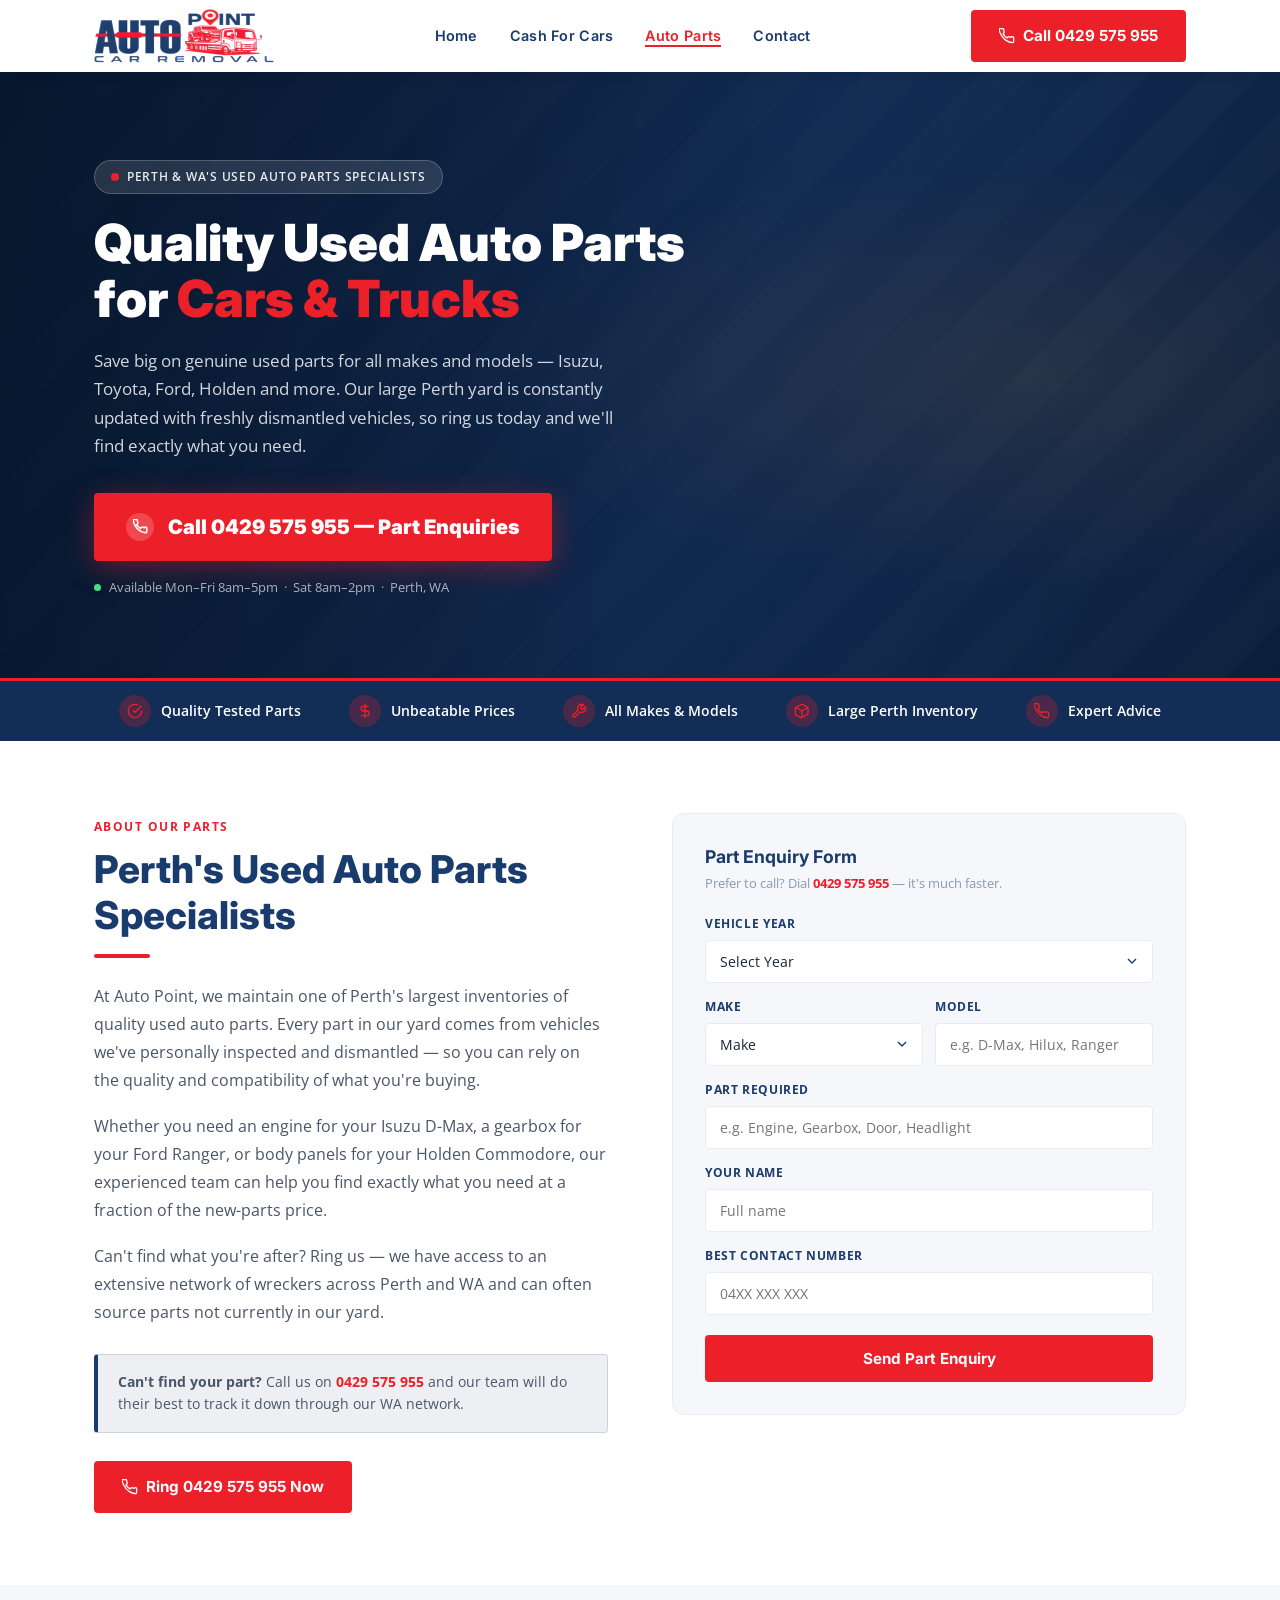
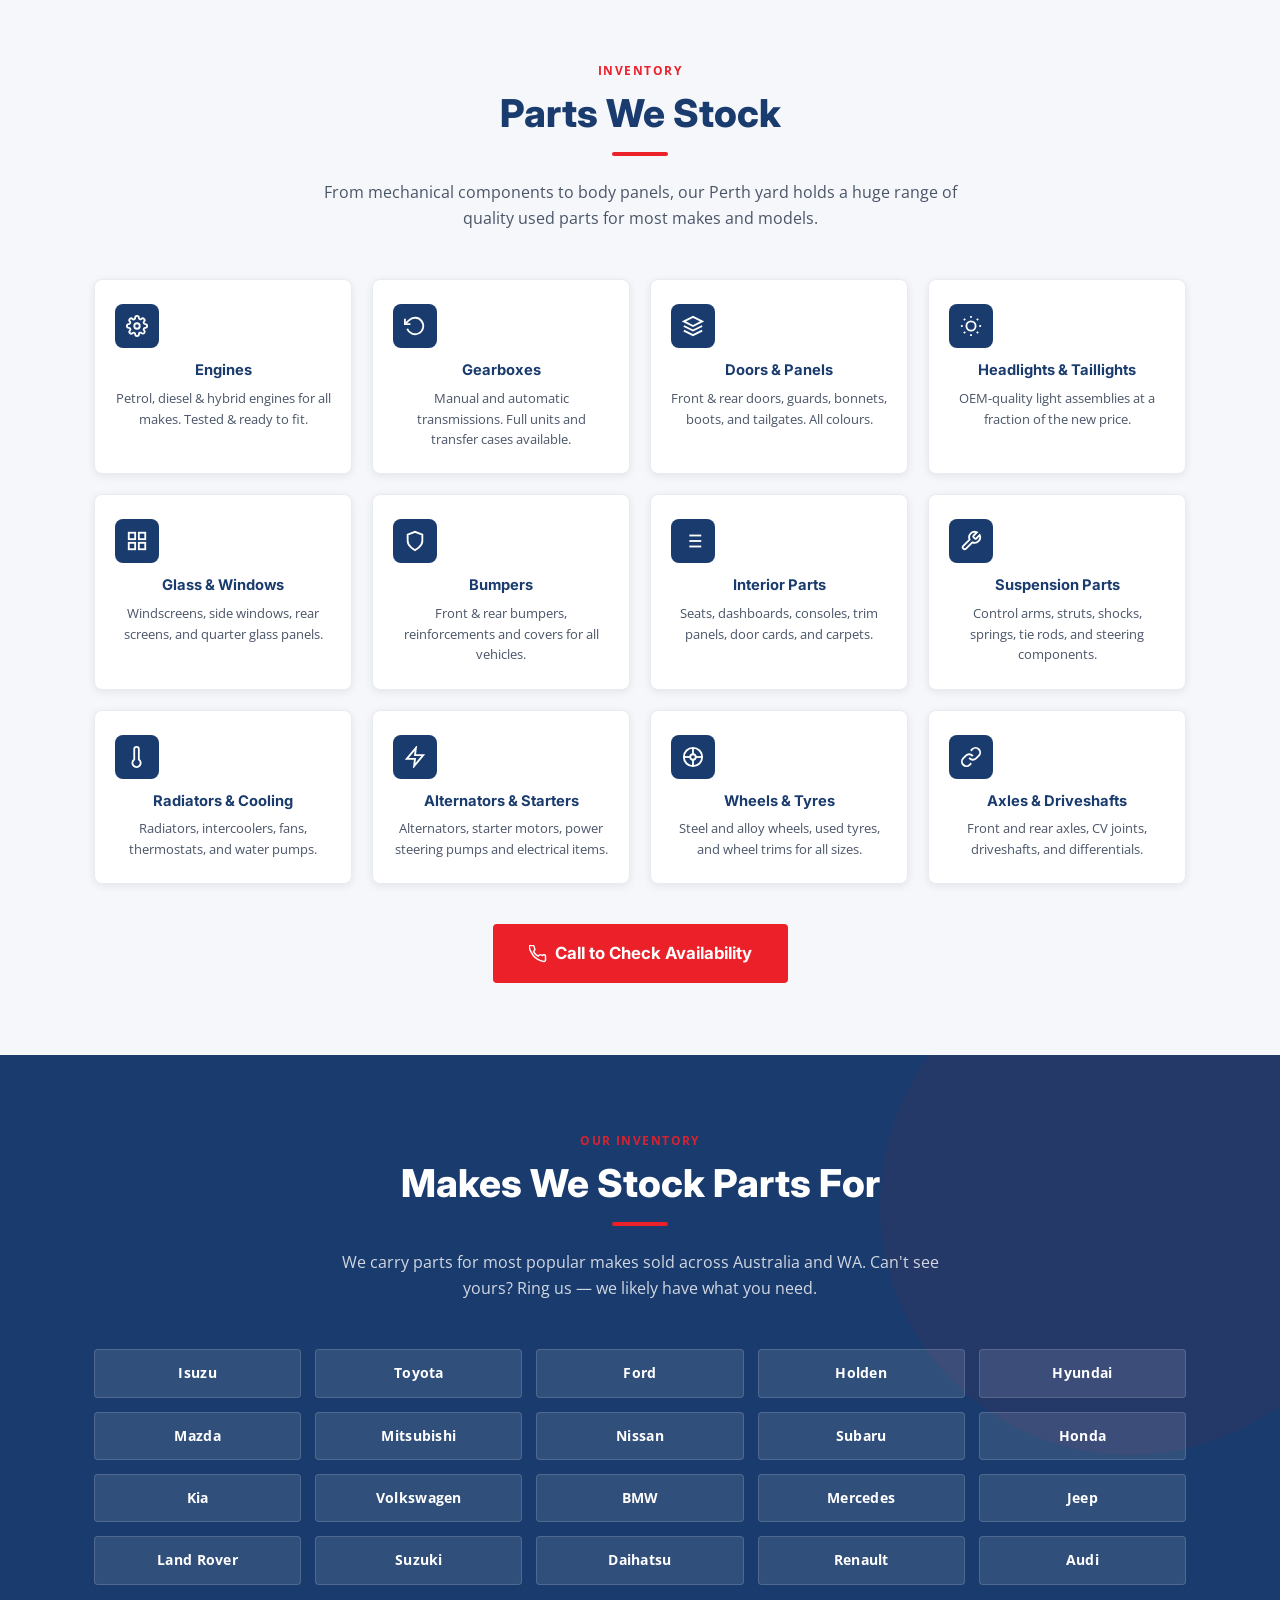
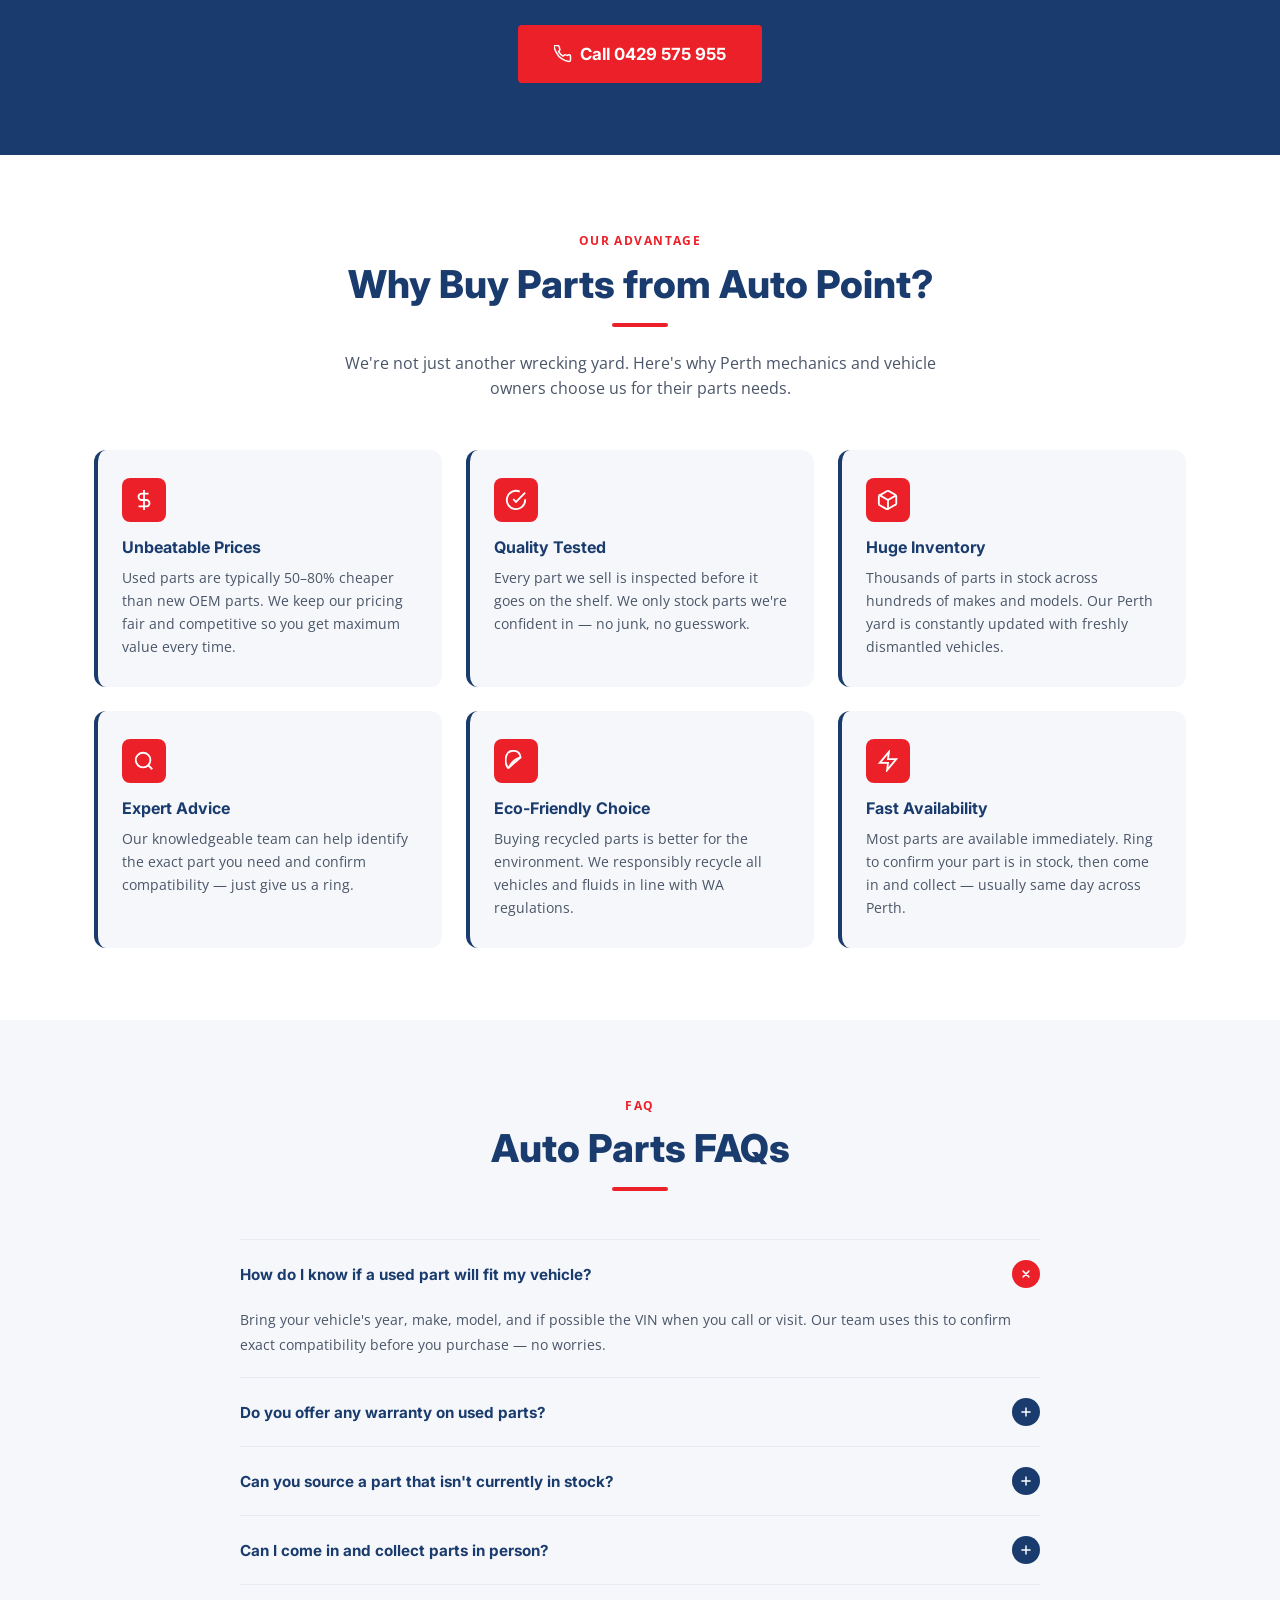
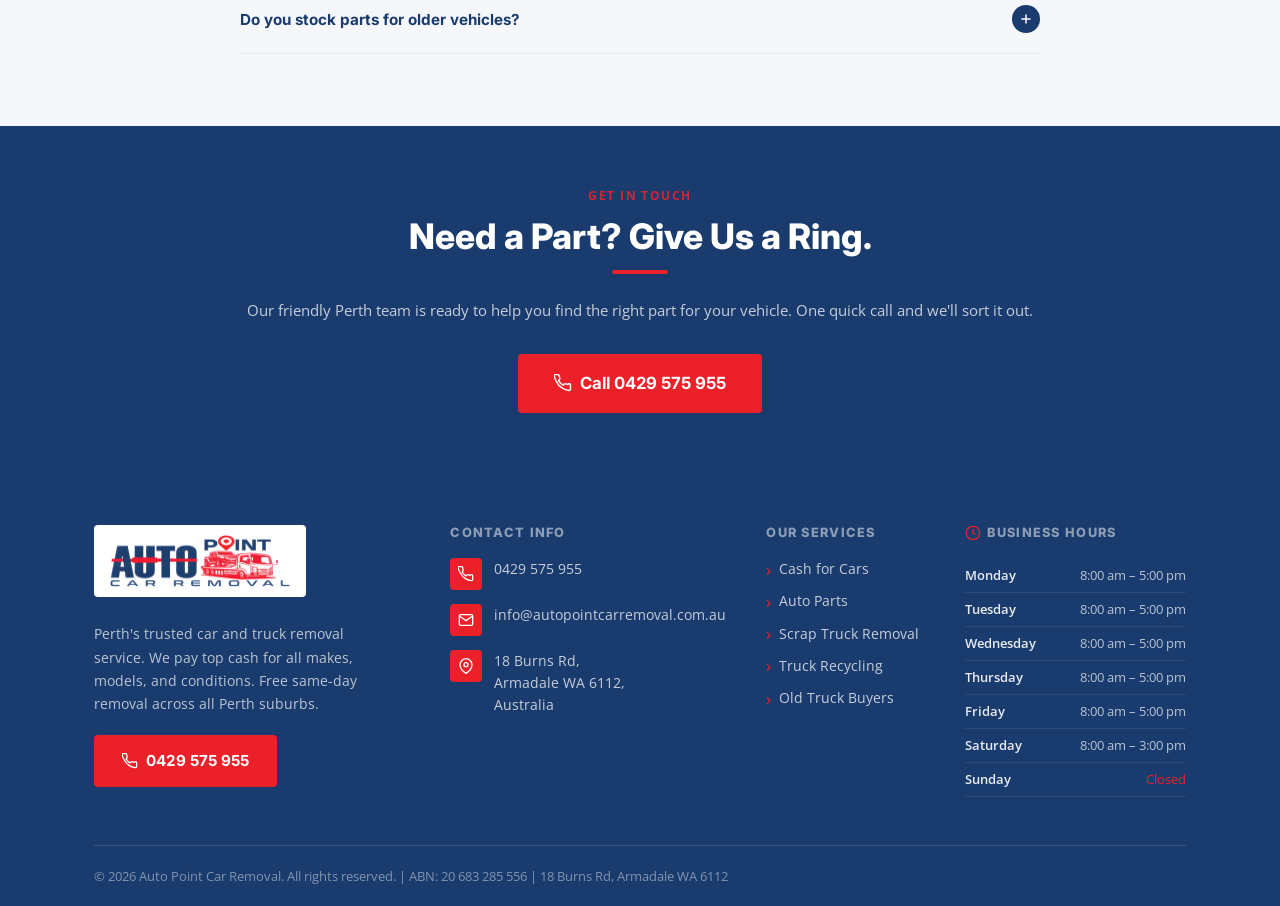
==== commit efb5890e: "Fix LCP: hero images as <img> tags, preconnect Unsplash, move GTM after meta - Convert all 4 hero CS" ====
--- a/auto-parts.html
+++ b/auto-parts.html
@@ -1,6 +1,8 @@
 <!DOCTYPE html>
 <html lang="en">
 <head>
+  <meta charset="UTF-8" />
+  <meta name="viewport" content="width=device-width, initial-scale=1.0" />
   <!-- Google Tag Manager -->
   <script>(function(w,d,s,l,i){w[l]=w[l]||[];w[l].push({'gtm.start':
   new Date().getTime(),event:'gtm.js'});var f=d.getElementsByTagName(s)[0],
@@ -8,14 +10,13 @@
   'https://www.googletagmanager.com/gtm.js?id='+i+dl;f.parentNode.insertBefore(j,f);
   })(window,document,'script','dataLayer','GTM-KBRS59FD');</script>
   <!-- End Google Tag Manager -->
-  <meta charset="UTF-8" />
-  <meta name="viewport" content="width=device-width, initial-scale=1.0" />
   <title>Quality Used Auto Parts Perth WA – Auto Point Car Removal</title>
   <meta name="description" content="Perth's used auto parts specialists. Quality tested parts for all makes and models — Isuzu, Toyota, Ford, Holden and more. Unbeatable prices, large inventory. Call 0429 575 955." />
   <meta name="keywords" content="used auto parts Perth, car parts Perth WA, second hand car parts Perth, Isuzu parts Perth, wreckers Perth, auto wreckers Perth WA" />
   <link rel="canonical" href="https://autopointcarremoval.com.au/auto-parts" />
   <link rel="preload" href="styles.css" as="style" onload="this.onload=null;this.rel='stylesheet'">
   <noscript><link rel="stylesheet" href="styles.css"></noscript>
+  <link rel="preconnect" href="https://images.unsplash.com" />
   <link rel="preconnect" href="https://fonts.googleapis.com" />
   <link rel="preconnect" href="https://fonts.gstatic.com" crossorigin />
   <link rel="preload" href="https://fonts.googleapis.com/css2?family=Inter:wght@400;700&family=Open+Sans:wght@400;700&display=swap" as="style" onload="this.onload=null;this.rel='stylesheet'">
@@ -26,20 +27,25 @@
       background: linear-gradient(112deg, #07172e 0%, #1a3b6d 55%, #0d2140 100%);
       position: relative;
     }
-    .parts-hero::before {
-      content: '';
+    .parts-hero .hero-bg {
       position: absolute;
       inset: 0;
-      background:
-        linear-gradient(to right, rgba(7,23,46,0.85) 0%, rgba(10,28,58,0.60) 50%, rgba(7,23,46,0.28) 100%),
-        url('https://images.unsplash.com/photo-1757810290824-6ff413b0eb11?w=1200&q=75&auto=format&fm=webp') center 50% / cover no-repeat;
+      width: 100%; height: 100%;
+      object-fit: cover;
+      object-position: center 50%;
+      z-index: 0;
+    }
+    .parts-hero .hero-overlay {
+      position: absolute; inset: 0;
+      background: linear-gradient(to right, rgba(7,23,46,0.85) 0%, rgba(10,28,58,0.60) 50%, rgba(7,23,46,0.28) 100%);
+      z-index: 1; pointer-events: none;
     }
     .parts-hero .perth-glow {
       position: absolute; inset: 0;
       background: radial-gradient(ellipse 60% 50% at 80% 50%, rgba(220,140,40,0.10) 0%, transparent 70%);
-      z-index: 1; pointer-events: none;
-    }
-    .parts-hero .hero-inner { position: relative; z-index: 2; }
+      z-index: 2; pointer-events: none;
+    }
+    .parts-hero .hero-inner { position: relative; z-index: 3; }
     .hero-phone-primary {
       display: inline-flex; align-items: center; gap: 14px;
       background: var(--red); color: var(--white);
@@ -95,6 +101,17 @@
 </nav>
 
 <section class="hero parts-hero" aria-label="Auto Parts Hero">
+  <img class="hero-bg"
+       src="https://images.unsplash.com/photo-1757810290824-6ff413b0eb11?w=1200&q=75&auto=format&fm=webp"
+       srcset="https://images.unsplash.com/photo-1757810290824-6ff413b0eb11?w=640&q=75&auto=format&fm=webp 640w,
+               https://images.unsplash.com/photo-1757810290824-6ff413b0eb11?w=1200&q=75&auto=format&fm=webp 1200w"
+       sizes="100vw"
+       fetchpriority="high"
+       decoding="sync"
+       width="1200" height="675"
+       alt=""
+       aria-hidden="true">
+  <div class="hero-overlay"></div>
   <div class="perth-glow"></div>
   <div class="container">
     <div class="hero-inner" style="padding:88px 0 80px;">
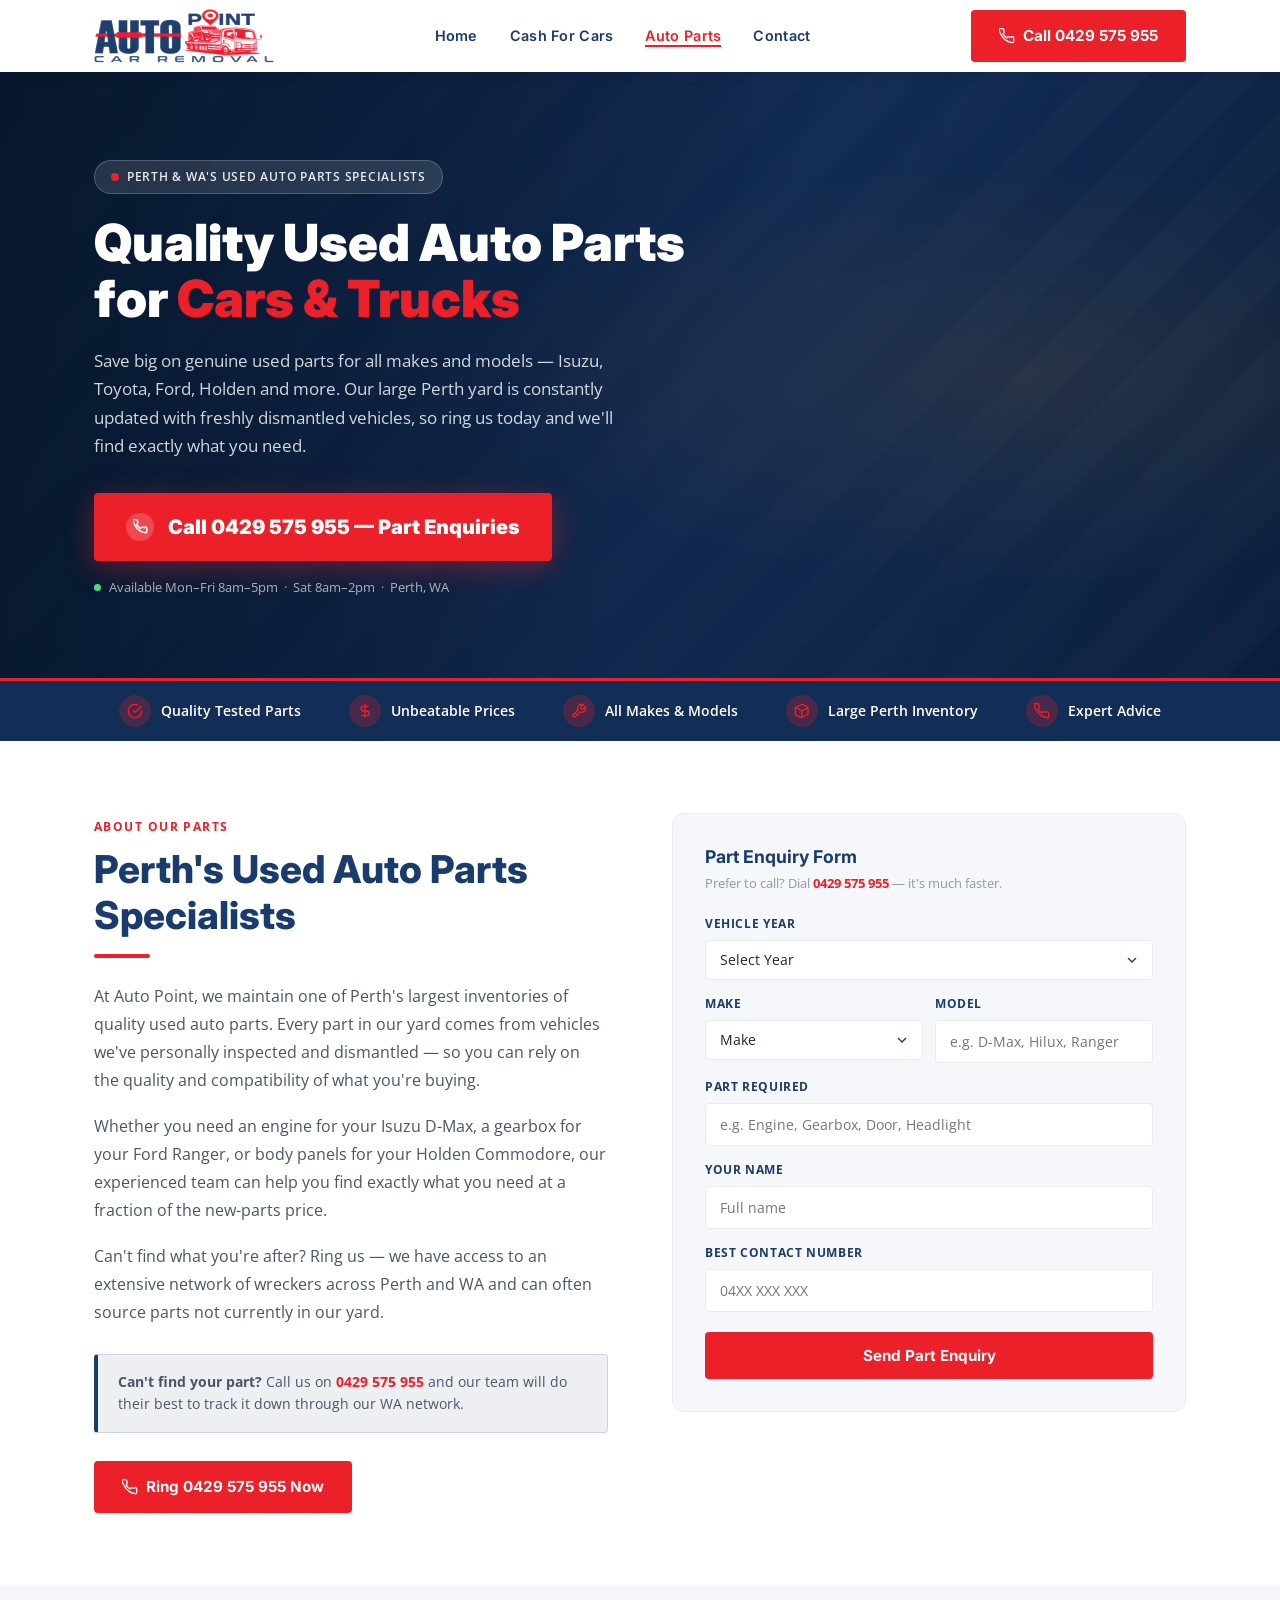
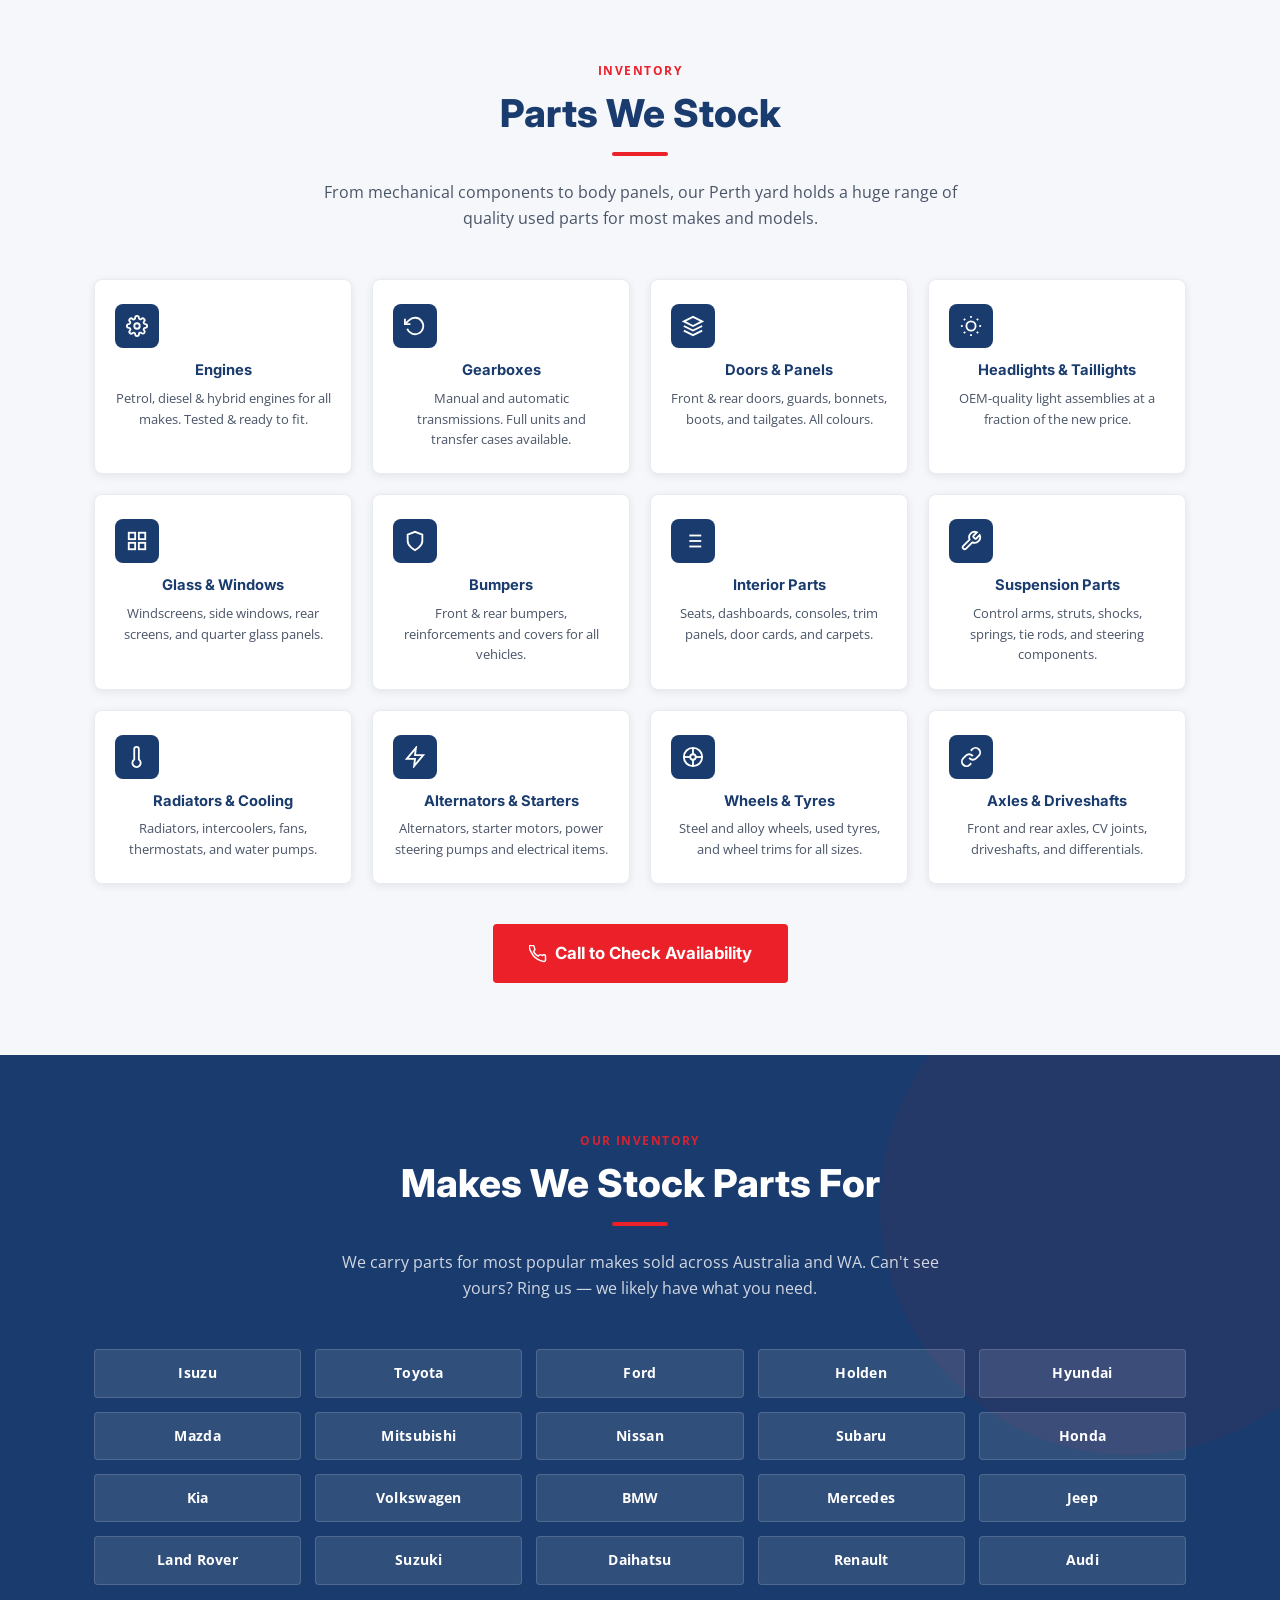
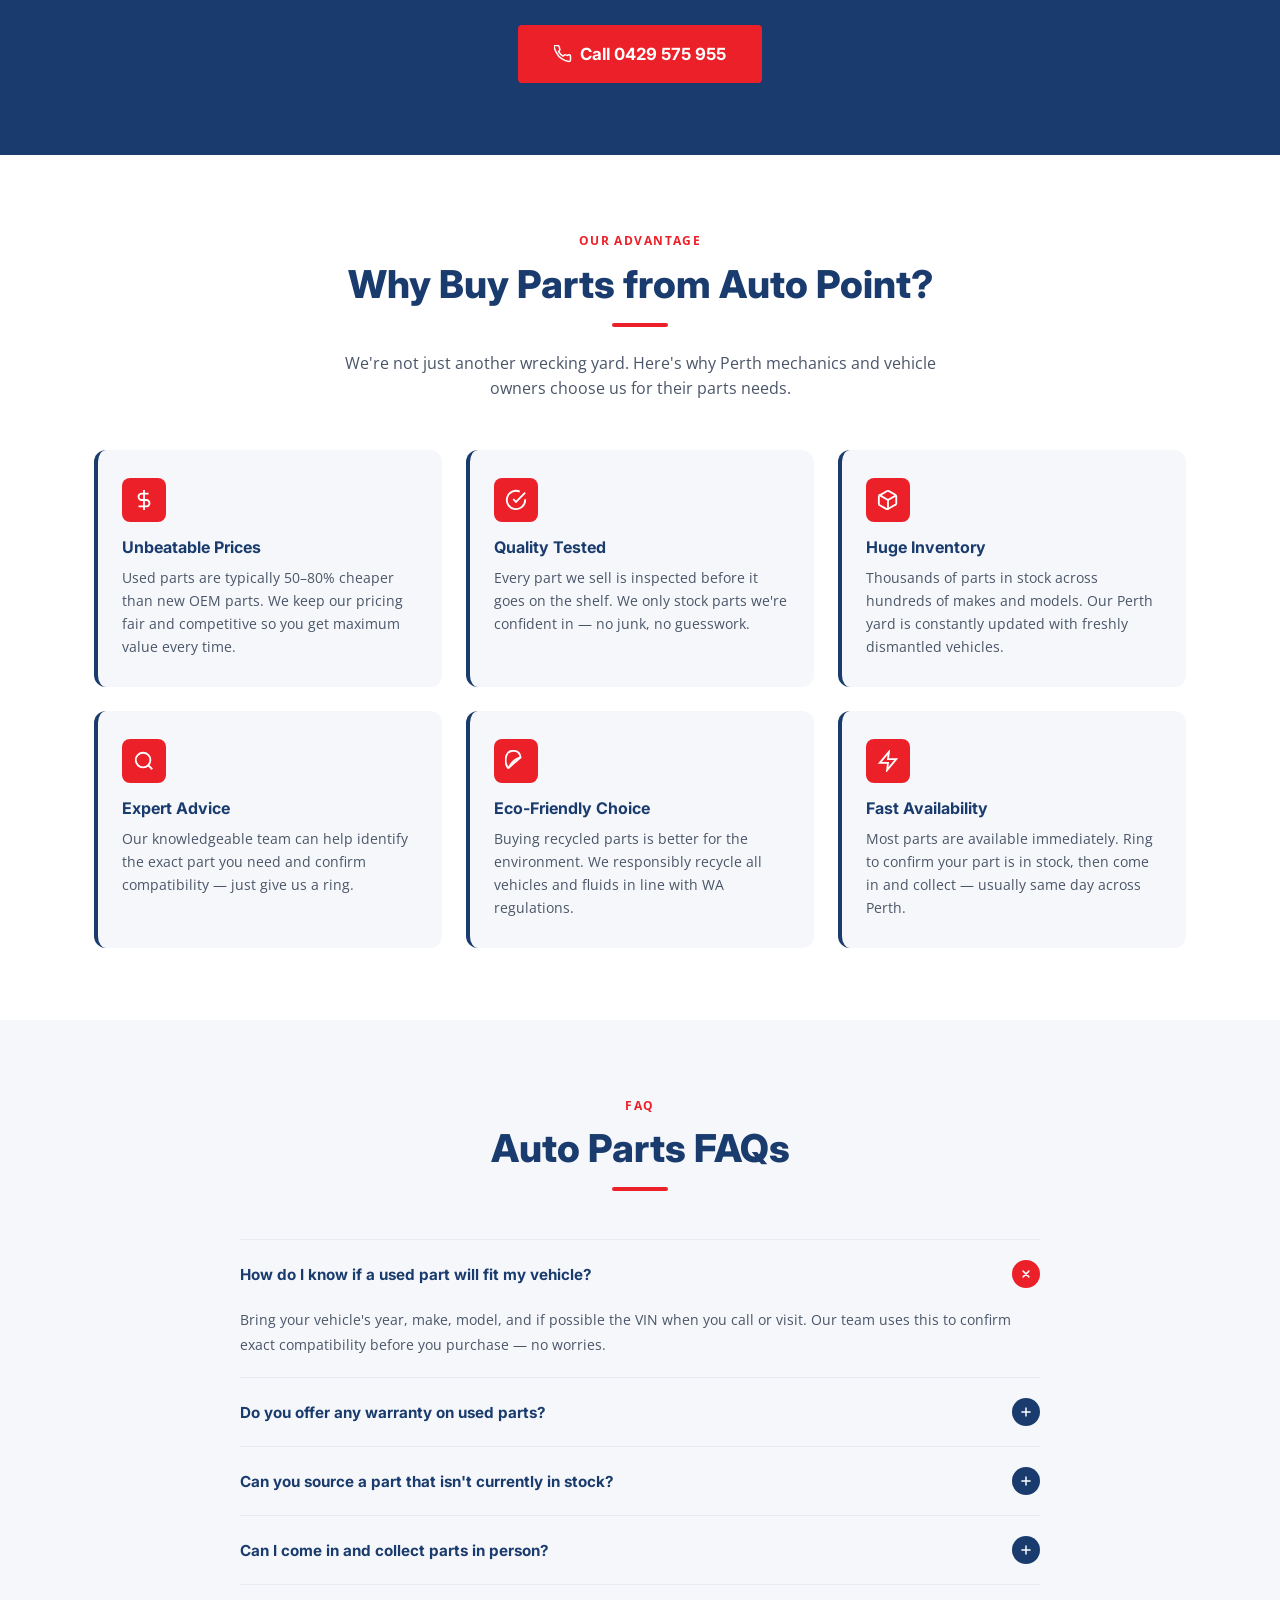
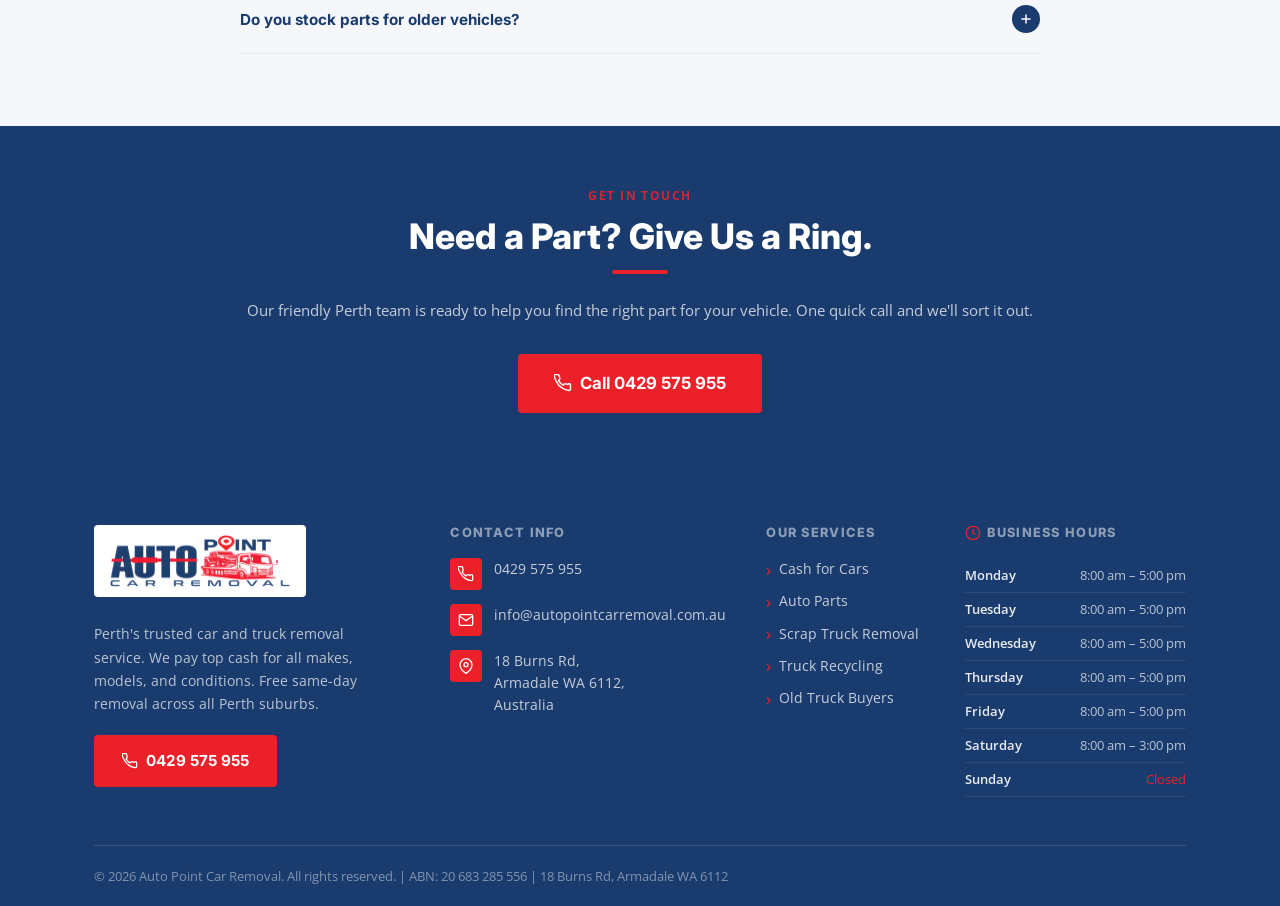
==== commit 3520cec5: "Replace GTM with Google Ads conversion tracking (AW-18045155323)" ====
--- a/auto-parts.html
+++ b/auto-parts.html
@@ -3,13 +3,15 @@
 <head>
   <meta charset="UTF-8" />
   <meta name="viewport" content="width=device-width, initial-scale=1.0" />
-  <!-- Google Tag Manager -->
-  <script>(function(w,d,s,l,i){w[l]=w[l]||[];w[l].push({'gtm.start':
-  new Date().getTime(),event:'gtm.js'});var f=d.getElementsByTagName(s)[0],
-  j=d.createElement(s),dl=l!='dataLayer'?'&l='+l:'';j.async=true;j.src=
-  'https://www.googletagmanager.com/gtm.js?id='+i+dl;f.parentNode.insertBefore(j,f);
-  })(window,document,'script','dataLayer','GTM-KBRS59FD');</script>
-  <!-- End Google Tag Manager -->
+  <!-- Google tag (gtag.js) -->
+  <script async src="https://www.googletagmanager.com/gtag/js?id=AW-18045155323"></script>
+  <script>
+    window.dataLayer = window.dataLayer || [];
+    function gtag(){dataLayer.push(arguments);}
+    gtag('js', new Date());
+
+    gtag('config', 'AW-18045155323');
+  </script>
   <title>Quality Used Auto Parts Perth WA – Auto Point Car Removal</title>
   <meta name="description" content="Perth's used auto parts specialists. Quality tested parts for all makes and models — Isuzu, Toyota, Ford, Holden and more. Unbeatable prices, large inventory. Call 0429 575 955." />
   <meta name="keywords" content="used auto parts Perth, car parts Perth WA, second hand car parts Perth, Isuzu parts Perth, wreckers Perth, auto wreckers Perth WA" />
